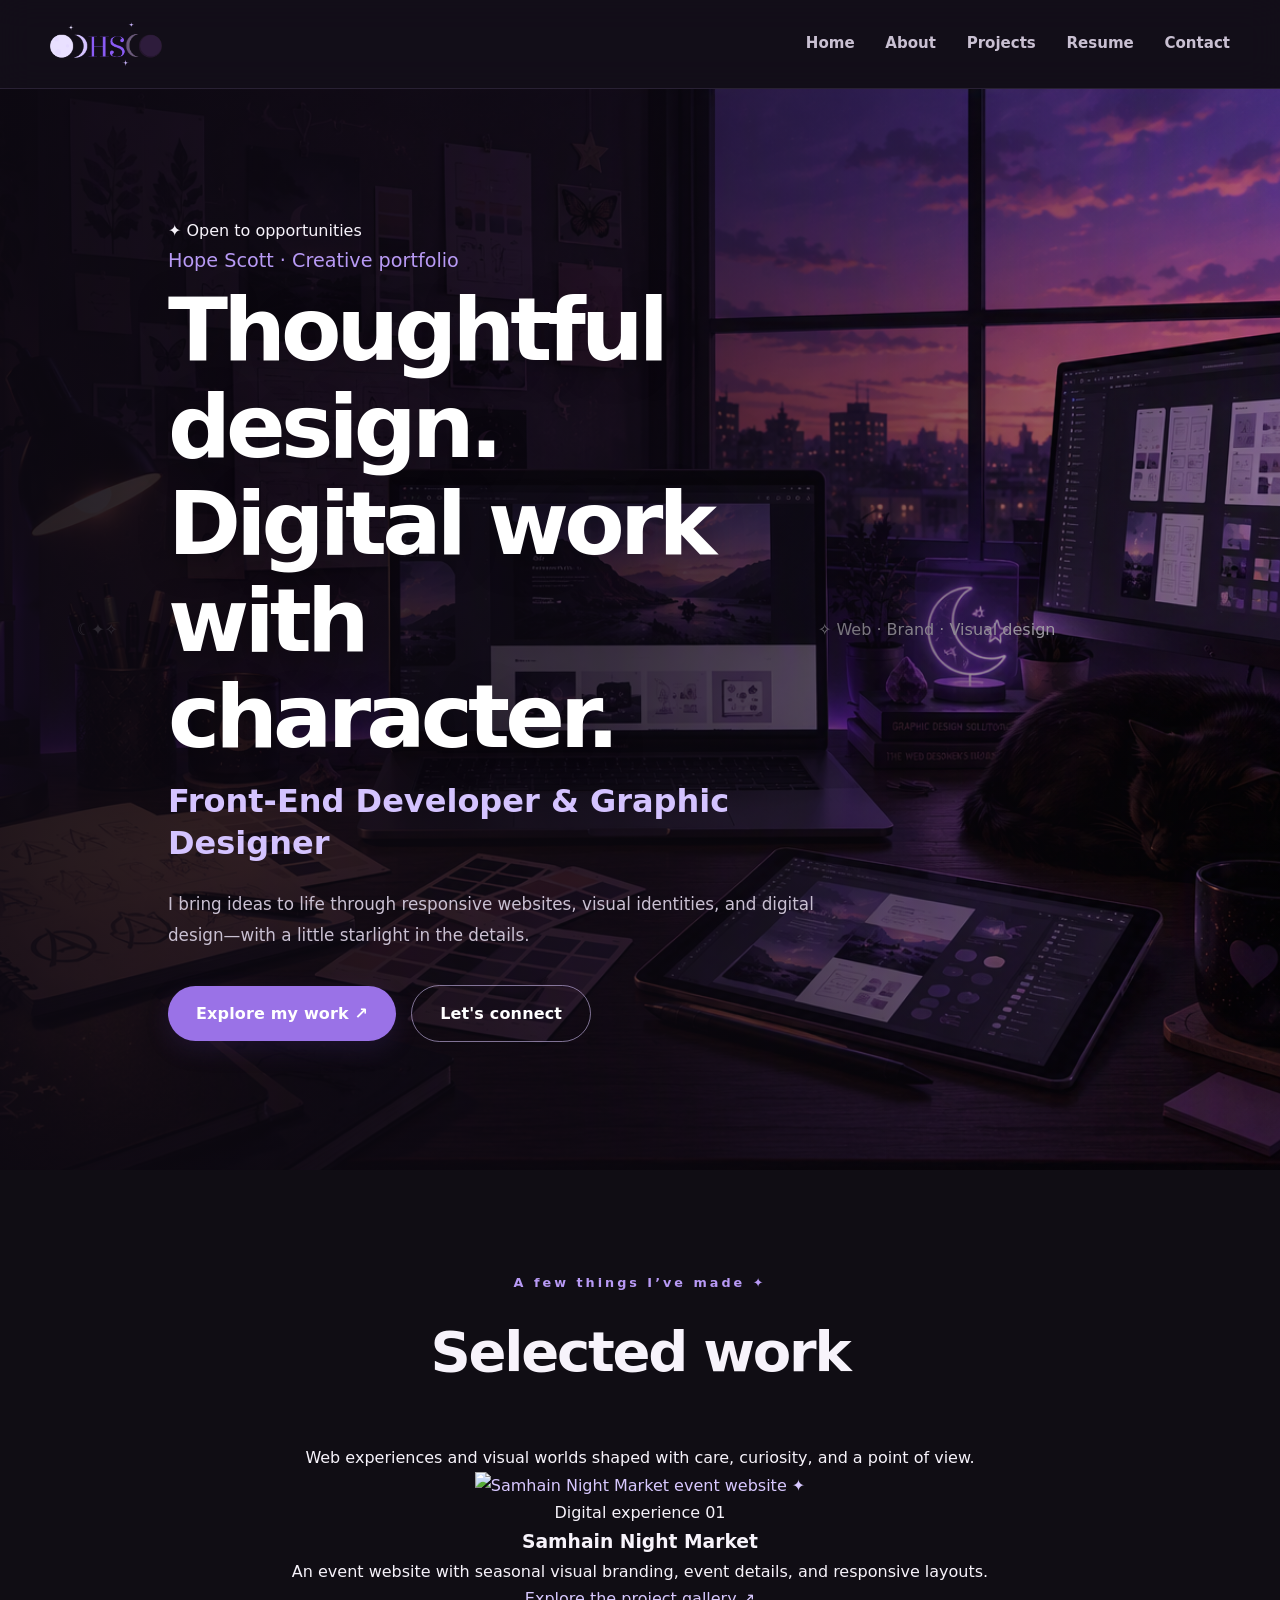
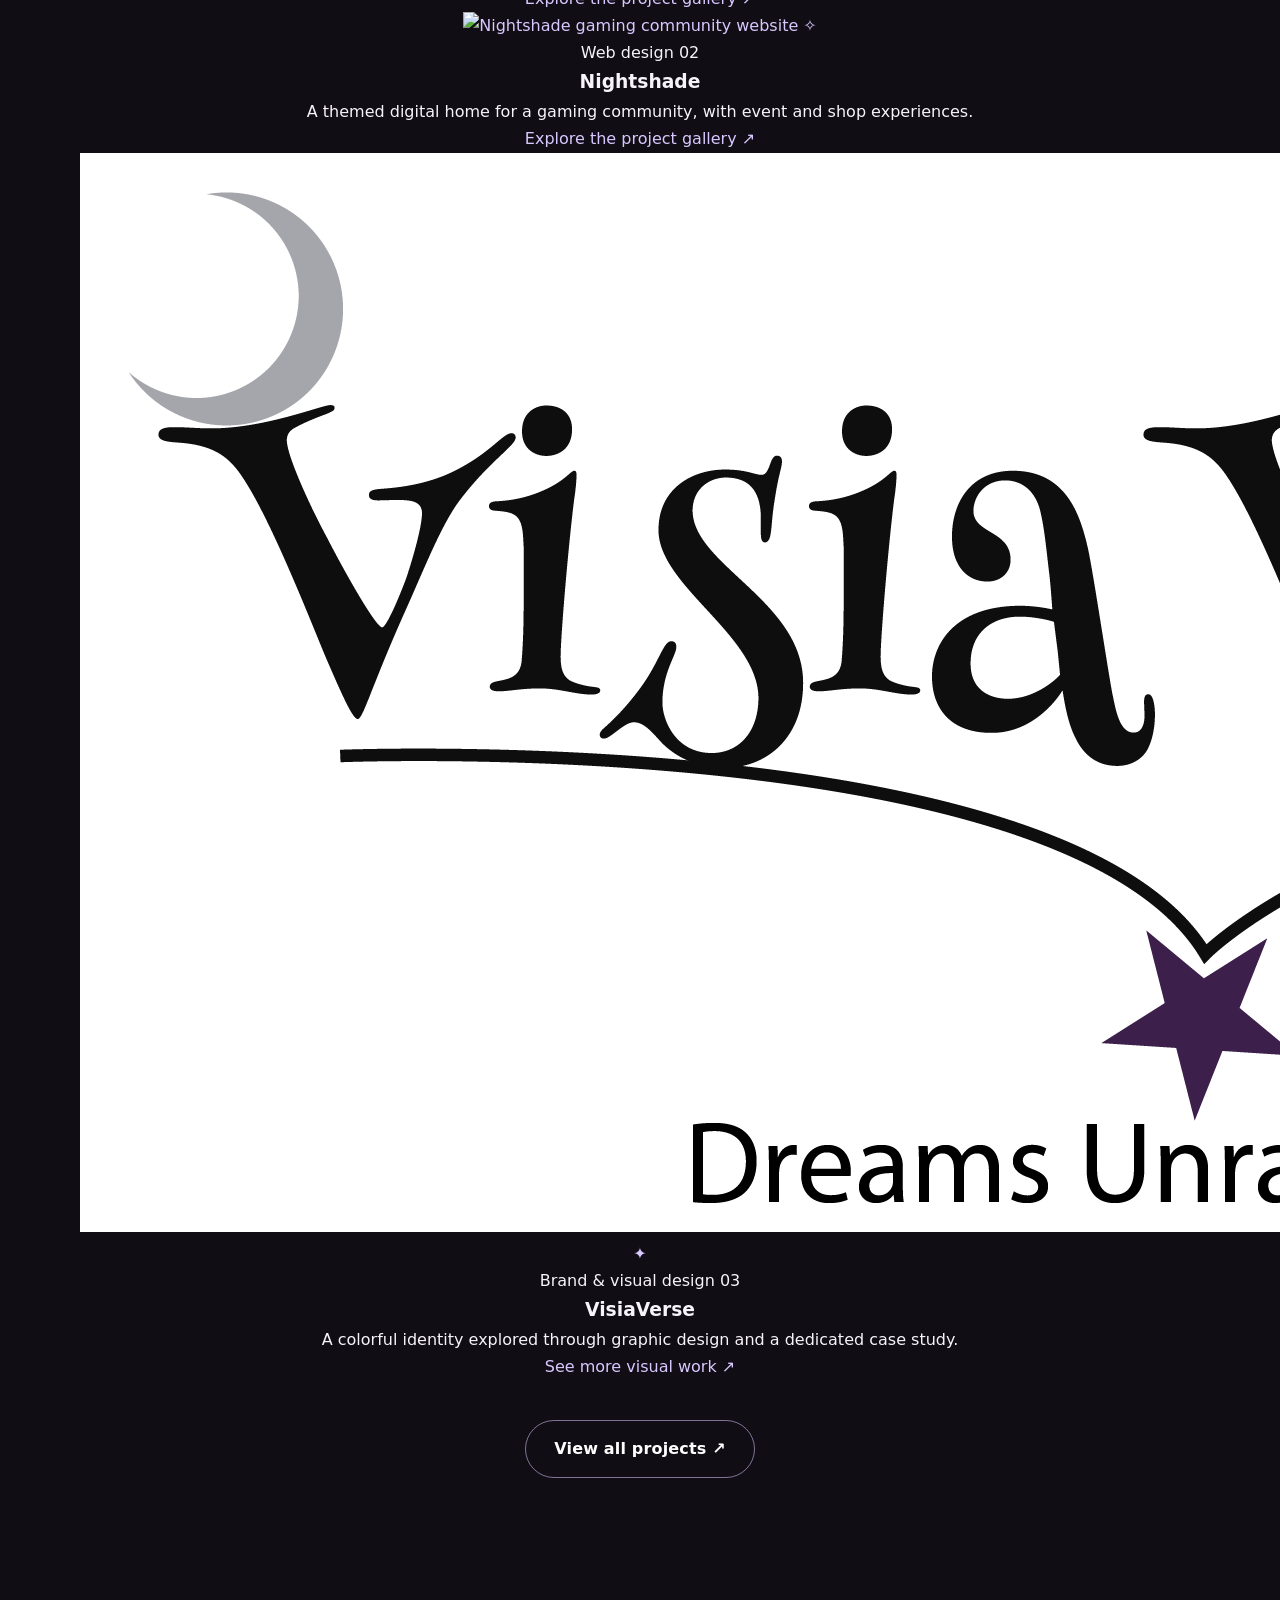
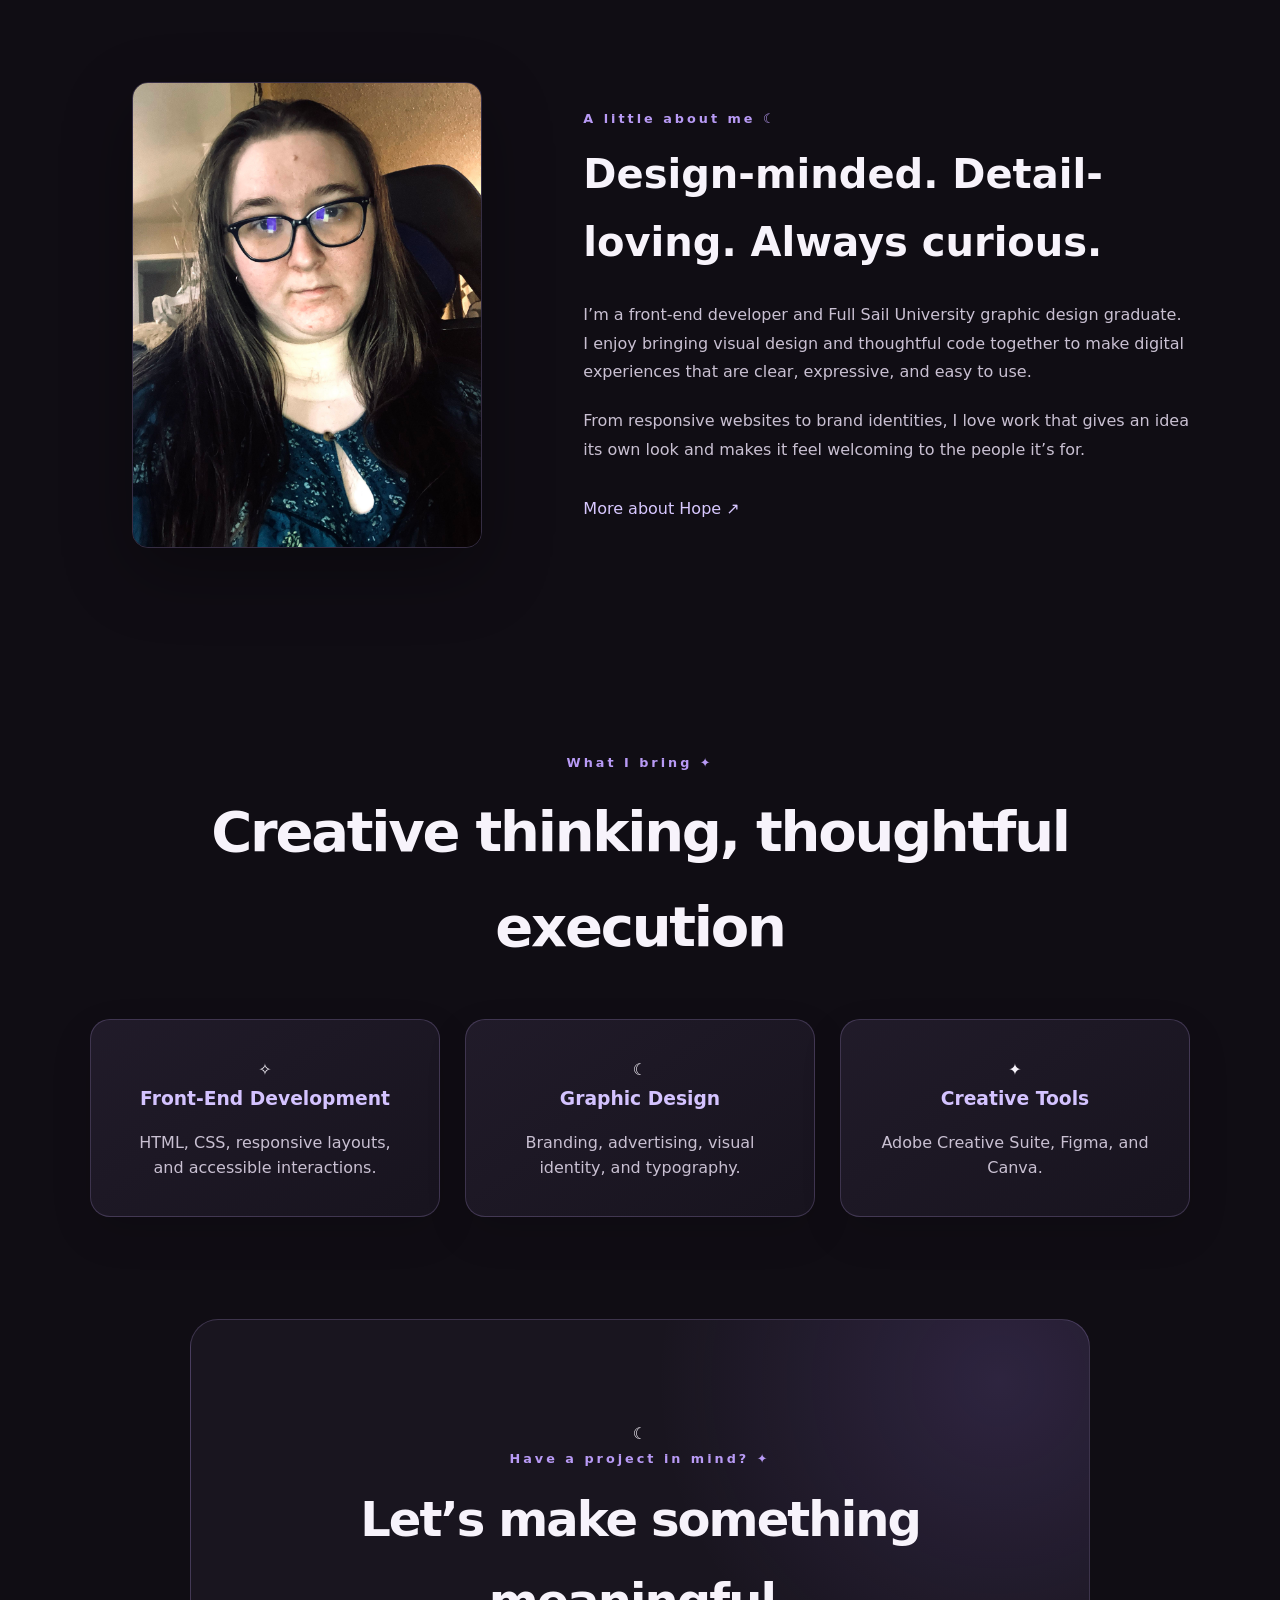
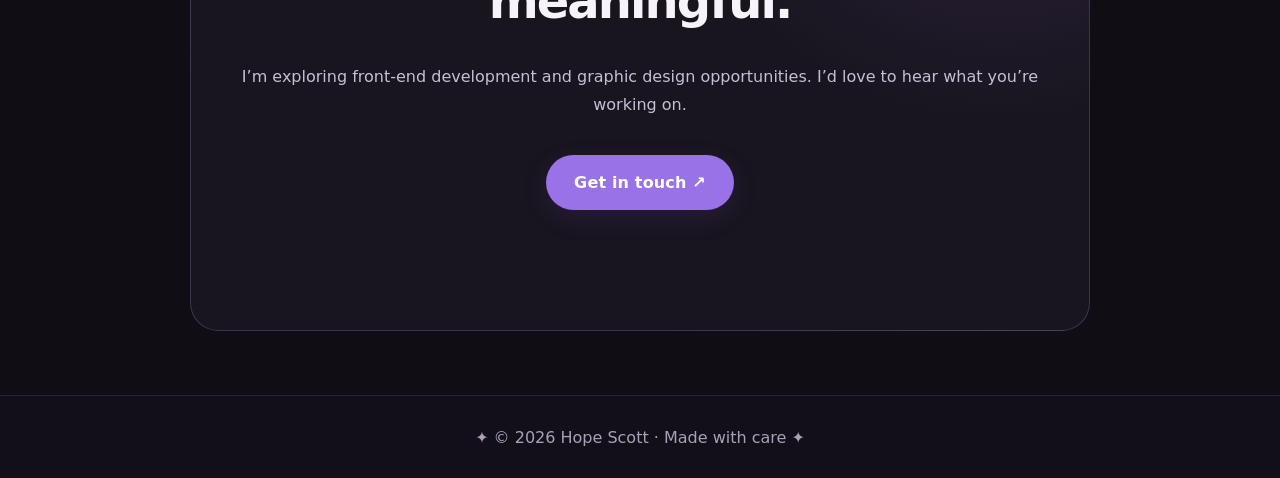
==== index.html @ 0ca4c538 "Create original celestial portfolio homepage" ====
<!DOCTYPE html>
<html lang="en">
<head>
    <meta charset="UTF-8">
    <meta name="viewport" content="width=device-width, initial-scale=1.0">
    <title>Hope Scott | Front-End Developer & Graphic Designer</title>
    <meta name="description" content="Front-end development and graphic design by Hope Scott. Explore responsive websites, branding, and visual design projects.">
    <meta name="theme-color" content="#17121d">
    <link rel="canonical" href="https://hopescottcreative.is-not-a.dev/">
    <link rel="stylesheet" href="/css/style.css">
    <link rel="icon" type="image/png" href="/images/hope-scott-favicon.png">
</head>
<body>
<header>
    <nav>
        <a href="/" class="site-logo" aria-label="Hope Scott home">
            <img src="/images/hslogo02.png" alt="Hope Scott logo">
        </a>
        <button class="menu-toggle" type="button" aria-label="Open navigation menu" aria-expanded="false" aria-controls="primary-navigation">☰</button>
        <ul class="nav-links" id="primary-navigation">
            <li><a href="/">Home</a></li>
            <li><a href="/about/">About</a></li>
            <li><a href="/projects/">Projects</a></li>
            <li><a href="/resume/">Resume</a></li>
            <li><a href="/contact/">Contact</a></li>
        </ul>
    </nav>
</header>

<main id="main-content">
    <section id="hero" class="signature-hero">
        <span class="hero-moon" aria-hidden="true">☾</span>
        <span class="hero-star hero-star-one" aria-hidden="true">✦</span>
        <span class="hero-star hero-star-two" aria-hidden="true">✧</span>
        <div class="hero-content">
            <p class="hero-status"><span aria-hidden="true">✦</span> Open to opportunities</p>
            <p class="intro">Hope Scott <span aria-hidden="true">·</span> Creative portfolio</p>
            <h1>Thoughtful design.<br>Digital work with character.</h1>
            <h2>Front-End Developer &amp; Graphic Designer</h2>
            <p class="hero-text">I bring ideas to life through responsive websites, visual identities, and digital design—with a little starlight in the details.</p>
            <div class="hero-buttons">
                <a href="/projects/" class="primary-btn">Explore my work <span aria-hidden="true">↗</span></a>
                <a href="/contact/" class="secondary-btn">Let's connect</a>
            </div>
        </div>
        <p class="hero-note"><span aria-hidden="true">✧</span> Web · Brand · Visual design</p>
    </section>

    <section id="featured-work" class="home-selected-work">
        <div class="section-heading">
            <p class="section-label">A few things I’ve made <span aria-hidden="true">✦</span></p>
            <h2>Selected work</h2>
            <p>Web experiences and visual worlds shaped with care, curiosity, and a point of view.</p>
        </div>
        <div class="editorial-work-grid">
            <article class="editorial-project editorial-project-wide">
                <a class="editorial-image" href="/projects/" aria-label="Explore Samhain Night Market in the projects gallery">
                    <img src="/images/samhain-night-market/samhainnightmarket.png" alt="Samhain Night Market event website">
                    <span class="image-star" aria-hidden="true">✦</span>
                </a>
                <div class="editorial-project-copy">
                    <p class="project-overline">Digital experience <span>01</span></p>
                    <h3>Samhain Night Market</h3>
                    <p>An event website with seasonal visual branding, event details, and responsive layouts.</p>
                    <a class="text-link" href="/projects/">Explore the project gallery <span aria-hidden="true">↗</span></a>
                </div>
            </article>
            <article class="editorial-project">
                <a class="editorial-image" href="/projects/" aria-label="Explore Nightshade in the projects gallery">
                    <img src="/images/nightshade/nightshadehome.png" alt="Nightshade gaming community website">
                    <span class="image-star" aria-hidden="true">✧</span>
                </a>
                <div class="editorial-project-copy">
                    <p class="project-overline">Web design <span>02</span></p>
                    <h3>Nightshade</h3>
                    <p>A themed digital home for a gaming community, with event and shop experiences.</p>
                    <a class="text-link" href="/projects/">Explore the project gallery <span aria-hidden="true">↗</span></a>
                </div>
            </article>
            <article class="editorial-project">
                <a class="editorial-image" href="/projects/" aria-label="Explore visual design work in the projects gallery">
                    <img src="/images/additional-artwork/visiaversecolortag.png" alt="VisiaVerse visual identity color tag design">
                    <span class="image-star" aria-hidden="true">✦</span>
                </a>
                <div class="editorial-project-copy">
                    <p class="project-overline">Brand &amp; visual design <span>03</span></p>
                    <h3>VisiaVerse</h3>
                    <p>A colorful identity explored through graphic design and a dedicated case study.</p>
                    <a class="text-link" href="/projects/">See more visual work <span aria-hidden="true">↗</span></a>
                </div>
            </article>
        </div>
        <div class="featured-work-button">
            <a href="/projects/" class="secondary-btn">View all projects <span aria-hidden="true">↗</span></a>
        </div>
    </section>

    <section id="home-intro" class="home-about">
        <div class="home-intro-container">
            <div class="home-photo">
                <img src="/images/hope.jpg" alt="Portrait of Hope Scott" loading="lazy">
            </div>
            <div class="home-intro-text">
                <p class="section-label">A little about me <span aria-hidden="true">☾</span></p>
                <h2>Design-minded. Detail-loving. Always curious.</h2>
                <p>I’m a front-end developer and Full Sail University graphic design graduate. I enjoy bringing visual design and thoughtful code together to make digital experiences that are clear, expressive, and easy to use.</p>
                <p>From responsive websites to brand identities, I love work that gives an idea its own look and makes it feel welcoming to the people it’s for.</p>
                <div class="home-intro-button">
                    <a href="/about/" class="text-link">More about Hope <span aria-hidden="true">↗</span></a>
                </div>
            </div>
        </div>
    </section>

    <section id="skills-overview" class="home-capabilities">
        <div class="section-heading">
            <p class="section-label">What I bring <span aria-hidden="true">✦</span></p>
            <h2>Creative thinking, thoughtful execution</h2>
        </div>
        <div class="skills-grid">
            <article class="skill-card">
                <span class="capability-icon" aria-hidden="true">✧</span>
                <h3>Front-End Development</h3>
                <p>HTML, CSS, responsive layouts, and accessible interactions.</p>
            </article>
            <article class="skill-card">
                <span class="capability-icon" aria-hidden="true">☾</span>
                <h3>Graphic Design</h3>
                <p>Branding, advertising, visual identity, and typography.</p>
            </article>
            <article class="skill-card">
                <span class="capability-icon" aria-hidden="true">✦</span>
                <h3>Creative Tools</h3>
                <p>Adobe Creative Suite, Figma, and Canva.</p>
            </article>
        </div>
    </section>

    <section id="call-to-action" class="celestial-cta">
        <span class="cta-orbit" aria-hidden="true">☾</span>
        <p class="section-label">Have a project in mind? <span aria-hidden="true">✦</span></p>
        <h2>Let’s make something meaningful.</h2>
        <p>I’m exploring front-end development and graphic design opportunities. I’d love to hear what you’re working on.</p>
        <a href="/contact/" class="primary-btn">Get in touch <span aria-hidden="true">↗</span></a>
    </section>
</main>

<footer><p><span aria-hidden="true">✦</span> &copy; 2026 Hope Scott · Made with care <span aria-hidden="true">✦</span></p></footer>
<script src="/js/script.js"></script>
</body>
</html>
---- css/style.css ----
/* ========================================
   GLOBAL
======================================== */

* {
    margin: 0;
    padding: 0;
    box-sizing: border-box;
}

body {
    background: #0f0b14;
    color: #f8f5ff;
    font-family: Arial, sans-serif;
    line-height: 1.6;
}

a {
    color: #d8c8ff;
    text-decoration: none;
}

a:hover {
    color: #8b5cf6;
}

section {
    padding: 6rem 4rem;
}


/* ========================================
   HEADER & NAVIGATION
======================================== */

header {
    padding: 1rem 2rem;
    background: #161020;
}

nav {
    display: flex;
    justify-content: space-between;
    align-items: center;
}

nav ul,
.nav-links {
    display: flex;
    gap: 2rem;
    list-style: none;
}

nav a {
    color: #cfcfcf;
    text-decoration: none;
}

nav a:hover {
    color: white;
}


/* ========================================
   SITE LOGO
======================================== */

.site-logo {
    display: flex;
    align-items: center;
    flex-shrink: 0;
}

.site-logo img {
    display: block;
    width: 100px !important;
    height: auto !important;
    max-width: 100px !important;
}


/* ========================================
   BUTTONS
======================================== */

.primary-btn,
.secondary-btn {
    display: inline-block;
    text-decoration: none;
    padding: 14px 28px;
    border-radius: 10px;
    transition: 0.3s;
}

.primary-btn {
    background: #8b5cf6;
    color: white;
}

.secondary-btn {
    border: 1px solid #8b5cf6;
    color: white;
}

.primary-btn:hover,
.secondary-btn:hover {
    color: white;
    transform: translateY(-2px);
}


/* ========================================
   HOME PAGE — HERO
======================================== */

#hero {
    min-height: 100vh;

    display: flex;
    align-items: center;
    justify-content: flex-start;

    text-align: left;

    padding: 100px 30px;

    background-image: url("../images/hopescottcreative_herodesktop.png");
    background-size: cover;
    background-position: center;
    background-repeat: no-repeat;

    position: relative;
}
#hero::before {
    content: "";
    position: absolute;
    inset: 0;
    background: rgba(8,5,15,0.70);
}

.hero-content {
    position: relative;
    z-index: 2;
}
.hero-content {
   max-width: 650px;
margin-left: 8%;
}

.hero-content .intro {
    color: #c5bfd6;
    font-size: 1.2rem;
    margin-bottom: 5px;
}

.hero-content h1 {
    color: #ffffff;
    font-size: clamp(3rem, 8vw, 5.5rem);
    line-height: 1.1;
    margin: 0 0 15px;
   text-shadow: 0 0 25px rgba(139, 92, 246, 0.5);
}

.hero-content h2 {
    color: #8b5cf6;
    font-size: clamp(1.4rem, 3vw, 2rem);
    line-height: 1.3;
    margin: 0 0 25px;
   text-shadow: 0 0 15px rgba(139, 92, 246, 0.4);
}

.hero-text {
   max-width: 650px;
margin: 0 0 35px;
    color: #c5bfd6;
    font-size: 1.05rem;
    line-height: 1.8;
}

.hero-buttons {
    display: flex;
    justify-content: flex-start;
    align-items: center;
    gap: 15px;
    flex-wrap: wrap;
}


/* ========================================
   HOME PAGE — INTRO
======================================== */

#home-intro {
    max-width: 1200px;
    margin: auto;
    padding: 90px 30px;
}

.home-intro-container {
    max-width: 1100px;
    margin: 0 auto;
    display: flex;
    align-items: center;
    gap: 60px;
}

.home-photo {
    flex: 1;
    text-align: center;
}

.home-photo img {
    width: 100%;
    max-width: 350px;
    height: auto;
    border-radius: 16px;
    display: block;
    margin: 0 auto;
}

.home-intro-text {
    flex: 1.4;
}

.home-intro-text h2 {
    font-size: 2.5rem;
    margin-bottom: 25px;
}

.home-intro-text p:not(.section-label) {
    color: #c5bfd6;
    line-height: 1.8;
    margin-bottom: 20px;
}

.home-intro-button {
    margin-top: 30px;
}

.home-intro-text .primary-btn {
    display: inline-block;
}


/* ========================================
   SECTION LABELS
======================================== */

.section-label {
    color: #8b5cf6;
    font-size: 0.8rem;
    font-weight: bold;
    letter-spacing: 3px;
    margin-bottom: 10px;
}


/* ========================================
   HOME PAGE — SKILLS
======================================== */

#skills-overview {
    text-align: center;
    padding: 90px 30px;
}

#skills-overview h2 {
    font-size: 2.5rem;
    margin-bottom: 45px;
}

.skills-grid {
    max-width: 1100px;
    margin: 0 auto;
    display: grid;
    grid-template-columns: repeat(3, 1fr);
    gap: 25px;
}

.skill-card {
    background: #181320;
    border: 1px solid rgba(139, 92, 246, 0.25);
    padding: 35px 25px;
    border-radius: 16px;
    transition: transform 0.3s ease, border-color 0.3s ease;
}

.skill-card:hover {
    transform: translateY(-5px);
    border-color: #8b5cf6;
}

.skill-card h3 {
    color: #8b5cf6;
    margin-bottom: 15px;
}

.skill-card p {
    color: #c5bfd6;
    line-height: 1.6;
}

.skill-card ul {
    list-style: none;
}

.skill-card li {
    margin-bottom: 10px;
}


/* ========================================
   HOME PAGE — FEATURED WORK
======================================== */

#featured-work {
    padding: 90px 30px;
    text-align: center;
}

#featured-work h2 {
    font-size: 2.5rem;
    margin-bottom: 45px;
}

.projects-grid {
    max-width: 1100px;
    margin: 0 auto;
    display: grid;
    grid-template-columns: repeat(2, 1fr);
    gap: 30px;
}

.project-card {
    background: #181320;
    border: 1px solid rgba(139, 92, 246, 0.25);
    border-radius: 16px;
    overflow: hidden;
    text-align: left;
    transition: transform 0.3s ease, border-color 0.3s ease;
}

.project-card:hover {
    transform: translateY(-5px);
    border-color: #8b5cf6;
}

.project-card img {
    width: 100%;
    height: 280px;
    object-fit: cover;
    display: block;
}

.project-card-content {
    padding: 25px;
}

.project-card h3 {
    margin-bottom: 10px;
}

.project-card p {
    color: #c5bfd6;
    line-height: 1.6;
}

.featured-work-button {
    margin-top: 40px;
    text-align: center;
}


/* ========================================
   HOME PAGE — FINAL CTA
======================================== */

#call-to-action {
    padding: 100px 30px 120px;
    text-align: center;
}

.cta-content {
    max-width: 750px;
    margin: 0 auto;
}

#call-to-action h2 {
    font-size: 2.5rem;
    margin-bottom: 20px;
}

#call-to-action p:not(.section-label) {
    color: #c5bfd6;
    line-height: 1.8;
    margin-bottom: 35px;
}

#call-to-action .primary-btn {
    display: inline-block;
}


/* ========================================
   ABOUT / DESIGNER STATEMENT
======================================== */

.about-hero {
    text-align: center;
    padding: 60px 20px 20px;
}

.about-container {
    max-width: 1100px;
    margin: auto;
    padding: 40px 20px;
    display: flex;
    gap: 40px;
    align-items: flex-start;
}

.about-photo {
    flex: 1;
}

.about-photo img {
    width: 100%;
    max-width: 350px;
    border-radius: 12px;
    display: block;
}

.about-content {
    flex: 2;
}

.about-content h3 {
    margin-bottom: 20px;
}

.about-content p {
    margin-bottom: 20px;
    line-height: 1.7;
}


/* Designer Statement */

.designer-statement,
.elevator-pitch,
.designer-cta {
    max-width: 900px;
    margin: auto;
    padding: 4rem 2rem;
}

.designer-statement h2,
.elevator-pitch h2,
.designer-cta h2 {
    color: #8b5cf6;
    margin-bottom: 20px;
    text-align: center;
}

.designer-statement p,
.elevator-pitch p {
    color: #c5bfd6;
    line-height: 1.8;
    margin-bottom: 20px;
}

.elevator-pitch {
    background: #181320;
    border-radius: 15px;
    margin-top: 20px;
    margin-bottom: 20px;
}

.designer-cta {
    max-width: 900px;
    margin: 40px auto 0;
    padding: 60px 32px 80px;
    text-align: center;
}

.designer-cta h2 {
    margin: 0 0 20px;
}

.designer-cta p {
    color: #c5bfd6;
    margin: 0 0 35px;
}

.designer-cta .primary-btn {
    display: inline-block;
    position: static;
    margin: 0;
}


/* ========================================
   PROJECTS PAGE
======================================== */

.projects-hero {
    text-align: center;
    padding: 60px 20px;
}

.projects-hero p {
    max-width: 700px;
    margin: 20px auto;
}

.featured-projects {
    max-width: 1100px;
    margin: auto;
    padding: 40px 20px;
}

.featured-projects .project-card {
    display: flex;
    gap: 25px;
    margin-bottom: 40px;
    background: #1a1a22;
    padding: 20px;
    border-radius: 12px;
}

.featured-projects .project-card img {
    width: 350px;
    border-radius: 10px;
    object-fit: cover;
}

.project-info {
    flex: 1;
}

.project-gallery {
    max-width: 1100px;
    margin: auto;
    padding: 40px 20px;
}

.gallery-grid {
    display: grid;
    grid-template-columns: repeat(auto-fit, minmax(250px, 1fr));
    gap: 20px;
}

.gallery-grid img {
    width: 100%;
    border-radius: 10px;
}


/* ========================================
   CASE STUDIES
======================================== */

.case-studies {
    max-width: 1200px;
    margin: auto;
    padding: 6rem 2rem;
}

.case-studies > h2 {
    text-align: center;
    margin-bottom: 15px;
    font-size: 2.5rem;
}

.case-studies-intro {
    text-align: center;
    max-width: 700px;
    margin: 0 auto 50px;
    color: #c5bfd6;
}

.case-studies-grid {
    display: grid;
    grid-template-columns: repeat(3, 1fr);
    gap: 30px;
}

.case-study-card {
    background: #181320;
    border: 1px solid #352044;
    border-radius: 15px;
    overflow: hidden;
    transition: transform 0.3s ease, border-color 0.3s ease;
}

.case-study-card:hover {
    transform: translateY(-6px);
    border-color: #8b5cf6;
}

.case-study-preview {
    height: 230px;
    background: #24152f;
    display: flex;
    justify-content: center;
    align-items: center;
}

.case-study-moon {
    font-size: 7rem;
    color: #cdb8ff;
    line-height: 1;
}

.case-study-content {
    padding: 25px;
    display: flex;
    flex-direction: column;
}

.case-study-content h3 {
    color: #f8f5ff;
    margin-bottom: 15px;
    font-size: 1.5rem;
}

.case-study-content p {
    color: #c5bfd6;
    margin-bottom: 20px;
    line-height: 1.7;
}

.case-study-content .primary-btn {
    align-self: flex-start;
    display: inline-block;
    margin-top: 10px;
}


/* ========================================
   RESUME
======================================== */

#resume-hero {
    text-align: center;
}

.download-btn {
    display: inline-block;
    margin-top: 15px;
    padding: 10px 15px;
    background: white;
    color: black;
    text-decoration: none;
    border-radius: 6px;
}

.download-btn:hover {
    color: white;
}

.resume-btn {
    margin-top: 1.5rem;
}

.job {
    margin-bottom: 20px;
    padding: 15px;
    background: #1a1a22;
    border-radius: 10px;
}

.skills-list {
    display: flex;
    flex-wrap: wrap;
    gap: 10px;
    list-style: none;
}

.skills-list li {
    background: #222;
    padding: 8px 12px;
    border-radius: 6px;
}


/* ========================================
   CONTACT
======================================== */

.contact-hero {
    text-align: center;
    padding: 60px 20px;
}

.contact-hero p {
    max-width: 700px;
    margin: 20px auto;
}

.contact-container {
    max-width: 1100px;
    margin: auto;
    padding: 40px 20px;
    display: grid;
    grid-template-columns: 1fr 1fr;
    gap: 40px;
}

.contact-info,
.contact-form-section {
    background: #1a1a22;
    padding: 25px;
    border-radius: 12px;
}

.contact-info p {
    margin: 15px 0;
}

.contact-links {
    display: flex;
    gap: 20px;
    margin-top: 20px;
}

.contact-links a {
    color: #d8c8ff;
    text-decoration: none;
    font-weight: 600;
    transition: 0.3s;
}

.contact-links a:hover {
    color: #8b5cf6;
}

.contact-form-section form {
    display: flex;
    flex-direction: column;
    gap: 15px;
}

.contact-form-section input,
.contact-form-section textarea {
    padding: 12px;
    border-radius: 8px;
    border: none;
    font-size: 1rem;
}

.contact-form-section button {
    padding: 12px;
    border: none;
    border-radius: 8px;
    cursor: pointer;
    font-size: 1rem;
}

.contact-form-section button:hover {
    transform: translateY(-2px);
}


/* ========================================
   THANK YOU
======================================== */

.thank-you {
    text-align: center;
    padding: 100px 20px;
    max-width: 700px;
    margin: auto;
}

.thank-you h2 {
    margin-bottom: 20px;
    font-size: 3rem;
}

.thank-you p {
    margin-bottom: 20px;
}


/* ========================================
   LIGHTBOX
======================================== */

.lightbox {
    display: none;
    position: fixed;
    inset: 0;
    background: rgba(0, 0, 0, 0.9);
    justify-content: center;
    align-items: center;
    z-index: 9999;
}

.lightbox img {
    max-width: 90%;
    max-height: 90%;
    border-radius: 10px;
}

.close-lightbox {
    position: absolute;
    top: 20px;
    right: 35px;
    font-size: 3rem;
    cursor: pointer;
    color: white;
}


/* ========================================
   SOCIAL LINKS
======================================== */

.social-links {
    margin-top: 25px;
    display: flex;
    gap: 20px;
}

.social-links a {
    color: #b9b0cc;
    text-decoration: none;
}


/* ========================================
   HAMBURGER MENU
======================================== */

.menu-toggle {
    display: none;
    background: none;
    border: none;
    color: white;
    font-size: 2rem;
    cursor: pointer;
}


/* ========================================
   MOBILE
======================================== */

@media (max-width: 768px) {

    /* General */

    section {
        padding: 3rem 1.25rem;
    }


    /* Navigation */

    nav {
        flex-direction: row;
        justify-content: space-between;
        align-items: center;
        position: relative;
    }
   
    .menu-toggle {
        display: block;
    }

    .nav-links {
        display: none !important;
        flex-direction: column;
        position: absolute;
        top: 100%;
        left: 0;
        width: 100%;
        background: #161020;
        padding: 1rem 0;
        z-index: 1000;
    }

    .nav-links.active {
        display: flex !important;
    }

    .nav-links li {
        text-align: center;
        padding: 0.75rem 0;
    }

    .site-logo img {
        width: 100px !important;
    }


    /* Home Hero */

      #hero {
        background-image: url("../images/hopescottcreative_heromobile.png");
        background-position: center center;
        min-height: 100svh;
    }
    .hero-content h1 {
        font-size: clamp(3rem, 12vw, 4.5rem);
    }

    .hero-content h2 {
        font-size: 1.4rem;
    }

    .hero-text {
        font-size: 1rem;
    }

    .hero-buttons {
        flex-direction: column;
        align-items: center;
    }

    .hero-buttons a {
        width: 100%;
        max-width: 280px;
        text-align: center;
    }


    /* Home Intro */

    #home-intro {
        padding: 70px 20px;
    }

    .home-intro-container {
        flex-direction: column;
        align-items: center;
        text-align: center;
        gap: 40px;
    }

    .home-photo {
        flex: none;
    }

    .home-photo img {
        max-width: 200px;
    }

    .home-intro-text h2 {
        font-size: 2rem;
    }


    /* Skills */

    .skills-grid {
        grid-template-columns: 1fr;
        max-width: 450px;
    }


    /* Featured Work */

    .projects-grid {
        grid-template-columns: 1fr;
        max-width: 550px;
    }

    .project-card img {
        height: 240px;
    }


    /* Projects */

    .featured-projects .project-card {
        flex-direction: column;
        align-items: center;
    }

    .featured-projects .project-card img {
        width: 100%;
        max-width: 100%;
    }

    .project-info {
        width: 100%;
        text-align: left;
    }


    /* Case Studies */

    .case-studies {
        padding: 4rem 1.25rem;
    }

    .case-studies-grid {
        grid-template-columns: 1fr;
    }

    .case-study-preview {
        height: 200px;
    }


    /* About */

    .about-container {
        flex-direction: column;
        align-items: center;
        text-align: center;
    }

    .about-photo img {
        max-width: 250px;
        margin: 0 auto;
    }


    /* Designer Statement */

    .designer-statement,
    .elevator-pitch,
    .designer-cta {
        padding: 3rem 1.25rem;
    }

    .elevator-pitch {
        margin-left: 1.25rem;
        margin-right: 1.25rem;
    }

    .designer-cta {
        margin-top: 40px;
        padding-bottom: 70px;
    }


    /* Contact */

    .contact-container {
        grid-template-columns: 1fr;
    }

    .contact-form-section input,
    .contact-form-section textarea,
    .contact-form-section button {
        width: 100%;
    }


    /* Gallery */

    .gallery-grid {
        grid-template-columns: 1fr;
    }


    /* Resume */

    .skills-list {
        justify-content: center;
    }


    /* Thank You */

    .thank-you h2 {
        font-size: 2.25rem;
    }


    /* CTA */

    #call-to-action {
        padding: 80px 20px 100px;
    }

    #call-to-action h2 {
        font-size: 2rem;
    }
}


/* ========================================
   PORTFOLIO REFRESH — POLISH & MOTION
======================================== */

:root {
    color-scheme: dark;
    --page: #100d14;
    --surface: #19151f;
    --surface-raised: #211b29;
    --text: #f7f3fb;
    --muted: #c9c0d2;
    --accent: #b89af5;
    --accent-strong: #9a72e7;
    --line: rgba(202, 177, 255, 0.2);
    --content-width: 1180px;
}

html {
    scroll-behavior: smooth;
    scroll-padding-top: 6rem;
}

body {
    background: var(--page);
    color: var(--text);
    font-family: Inter, ui-sans-serif, system-ui, -apple-system, BlinkMacSystemFont, "Segoe UI", sans-serif;
    line-height: 1.7;
    text-rendering: optimizeLegibility;
}

::selection {
    color: #130d1c;
    background: #d5c2ff;
}

a {
    text-underline-offset: 0.22em;
    transition: color 180ms ease, background-color 180ms ease, border-color 180ms ease, transform 180ms ease;
}

a:focus-visible,
button:focus-visible,
input:focus-visible,
textarea:focus-visible {
    outline: 3px solid #d5c2ff;
    outline-offset: 4px;
}

header {
    position: sticky;
    top: 0;
    z-index: 1000;
    padding: 0.7rem clamp(1.1rem, 4vw, 3rem);
    background: rgba(19, 15, 25, 0.92);
    border-bottom: 1px solid rgba(202, 177, 255, 0.12);
    backdrop-filter: blur(16px);
}

nav {
    max-width: var(--content-width);
    min-height: 66px;
    margin: 0 auto;
}

.site-logo img {
    width: 112px !important;
    max-width: 112px !important;
}

.nav-links {
    align-items: center;
    gap: clamp(1rem, 2.4vw, 2rem);
}

.nav-links a {
    display: inline-block;
    padding: 0.45rem 0;
    color: var(--muted);
    font-size: 0.94rem;
    font-weight: 550;
}

.nav-links a:hover,
.nav-links a[aria-current="page"] {
    color: #fff;
}

section {
    scroll-margin-top: 6rem;
}

#hero {
    min-height: min(820px, calc(100svh - 72px));
    padding: clamp(5rem, 10vw, 8rem) clamp(1.25rem, 6vw, 5rem);
    background-position: center 44%;
}

#hero::before {
    background: linear-gradient(90deg, rgba(13, 9, 18, 0.9) 0%, rgba(13, 9, 18, 0.72) 48%, rgba(13, 9, 18, 0.2) 100%);
}

.hero-content {
    width: min(100%, 680px);
    margin-left: max(0px, calc((100vw - var(--content-width)) / 2));
}

.hero-content .intro,
.section-label {
    color: var(--accent);
}

.hero-content h1 {
    letter-spacing: -0.055em;
    text-shadow: 0 8px 36px rgba(0, 0, 0, 0.28);
}

.hero-content h2 {
    color: #d4c3ff;
    text-shadow: none;
    font-weight: 600;
}

.hero-text,
.home-intro-text p:not(.section-label),
.skill-card p,
.project-card p,
.case-study-content p,
.designer-statement p,
.elevator-pitch p,
.contact-hero p,
.projects-hero p {
    color: var(--muted);
}

.primary-btn,
.secondary-btn,
.download-btn {
    border-radius: 999px;
    font-weight: 650;
    letter-spacing: 0.01em;
}

.primary-btn {
    background: var(--accent-strong);
    box-shadow: 0 8px 24px rgba(90, 56, 148, 0.2);
}

.primary-btn:hover {
    background: #ac89f1;
    box-shadow: 0 12px 30px rgba(90, 56, 148, 0.32);
}

.secondary-btn {
    border-color: rgba(218, 200, 255, 0.55);
}

.secondary-btn:hover {
    background: rgba(218, 200, 255, 0.1);
}

#home-intro,
#skills-overview,
#featured-work,
#call-to-action,
.about-container,
.featured-projects,
.case-studies,
.project-gallery,
.contact-container {
    width: min(100%, var(--content-width));
    margin-left: auto;
    margin-right: auto;
}

#home-intro,
#skills-overview,
#featured-work {
    padding-top: clamp(4.5rem, 8vw, 7rem);
    padding-bottom: clamp(4.5rem, 8vw, 7rem);
}

.home-photo img,
.about-photo img {
    border: 1px solid var(--line);
    box-shadow: 0 24px 70px rgba(0, 0, 0, 0.3);
}

#skills-overview h2,
#featured-work h2,
.projects-hero h2,
.about-hero h2,
#resume-hero h2,
.contact-hero h2 {
    letter-spacing: -0.04em;
    font-size: clamp(2.2rem, 5vw, 3.5rem);
}

.skill-card,
.project-card,
.case-study-card,
.job,
.contact-info,
.contact-form-section,
.elevator-pitch {
    background: linear-gradient(145deg, rgba(34, 28, 43, 0.96), rgba(24, 20, 31, 0.98));
    border: 1px solid var(--line);
    box-shadow: 0 16px 42px rgba(0, 0, 0, 0.12);
}

.skill-card,
.project-card,
.case-study-card {
    border-radius: 20px;
}

.skill-card {
    padding: clamp(1.6rem, 3vw, 2.2rem);
}

.skill-card h3,
.case-study-content h3 {
    color: #d4c3ff;
}

.project-card img {
    transition: transform 550ms cubic-bezier(0.2, 0.7, 0.2, 1);
}

.project-card:hover img {
    transform: scale(1.025);
}

.project-card h3,
.project-card p {
    margin-left: 1.5rem;
    margin-right: 1.5rem;
}

.project-card h3 {
    margin-top: 1.3rem;
}

.project-card p {
    margin-bottom: 1.5rem;
}

.case-study-preview {
    background:
        radial-gradient(circle at 50% 40%, rgba(184, 154, 245, 0.28), transparent 42%),
        linear-gradient(145deg, #2c2138, #19151f);
}

.case-study-moon {
    color: #e0d1ff;
    text-shadow: 0 0 36px rgba(184, 154, 245, 0.55);
}

.gallery-grid img {
    aspect-ratio: 4 / 3;
    object-fit: cover;
    border: 1px solid var(--line);
    cursor: zoom-in;
    transition: transform 250ms ease, border-color 250ms ease, box-shadow 250ms ease;
}

.gallery-grid img:hover {
    transform: translateY(-4px);
    border-color: rgba(213, 194, 255, 0.6);
    box-shadow: 0 16px 36px rgba(0, 0, 0, 0.28);
}

#call-to-action {
    max-width: 900px;
    margin-bottom: 4rem;
    border: 1px solid var(--line);
    border-radius: 28px;
    background:
        radial-gradient(circle at 90% 10%, rgba(154, 114, 231, 0.16), transparent 35%),
        var(--surface);
}

#call-to-action h2 {
    letter-spacing: -0.04em;
    font-size: clamp(2rem, 4.5vw, 3rem);
}

.about-hero,
.projects-hero,
.contact-hero {
    padding-top: clamp(4rem, 8vw, 6rem);
}

.about-content p,
.resume-content p {
    color: var(--muted);
}

.download-btn {
    background: #f3ebff;
    color: #22172f;
    padding: 0.85rem 1.35rem;
}

.download-btn:hover {
    background: #d8c4ff;
    color: #22172f;
}

.contact-info,
.contact-form-section {
    border-radius: 20px;
}

.contact-form-section input,
.contact-form-section textarea {
    color: var(--text);
    background: #100d14;
    border: 1px solid var(--line);
}

.contact-form-section input::placeholder,
.contact-form-section textarea::placeholder {
    color: #9e94aa;
}

.contact-form-section button {
    color: #fff;
    background: var(--accent-strong);
    border-radius: 999px;
    font-weight: 650;
    transition: transform 180ms ease, background-color 180ms ease;
}

.contact-form-section button:hover {
    background: #ac89f1;
}

footer {
    padding: 1.7rem 1rem;
    color: #aaa0b7;
    border-top: 1px solid rgba(202, 177, 255, 0.12);
    background: #130f19;
    text-align: center;
}

.lightbox {
    padding: 2rem;
    background: rgba(10, 8, 13, 0.94);
    backdrop-filter: blur(12px);
}

.lightbox[hidden] {
    display: none;
}

.lightbox img {
    object-fit: contain;
    box-shadow: 0 24px 80px rgba(0, 0, 0, 0.5);
}

.close-lightbox {
    display: grid;
    place-items: center;
    width: 48px;
    height: 48px;
    border: 1px solid var(--line);
    border-radius: 50%;
    background: var(--surface-raised);
}

.reveal {
    opacity: 0;
    transform: translateY(18px);
    transition: opacity 650ms ease, transform 650ms cubic-bezier(0.2, 0.7, 0.2, 1);
}

.reveal.is-visible {
    opacity: 1;
    transform: translateY(0);
}

@media (max-width: 768px) {
    header {
        padding: 0.55rem 1rem;
    }

    .nav-links {
        top: calc(100% + 0.6rem);
        padding: 0.6rem 1rem 1rem;
        border: 1px solid var(--line);
        border-radius: 16px;
        box-shadow: 0 18px 36px rgba(0, 0, 0, 0.3);
    }

    .nav-links a {
        padding: 0.4rem 1rem;
    }

    #hero {
        min-height: calc(100svh - 66px);
        background-position: 60% center;
    }

    #hero::before {
        background: linear-gradient(90deg, rgba(13, 9, 18, 0.88), rgba(13, 9, 18, 0.56));
    }

    .hero-content {
        margin-left: 0;
    }

    #home-intro,
    #skills-overview,
    #featured-work {
        padding-left: 1.25rem;
        padding-right: 1.25rem;
    }

    #call-to-action {
        width: calc(100% - 2rem);
        padding: 4rem 1.4rem;
        margin-bottom: 2.5rem;
    }

    .lightbox {
        padding: 1rem;
    }
}

@media (prefers-reduced-motion: reduce) {
    html {
        scroll-behavior: auto;
    }

    *,
    *::before,
    *::after {
        scroll-behavior: auto !important;
        animation-duration: 0.01ms !important;
        animation-iteration-count: 1 !important;
        transition-duration: 0.01ms !important;
    }

    .reveal {
        opacity: 1;
        transform: none;
    }
}
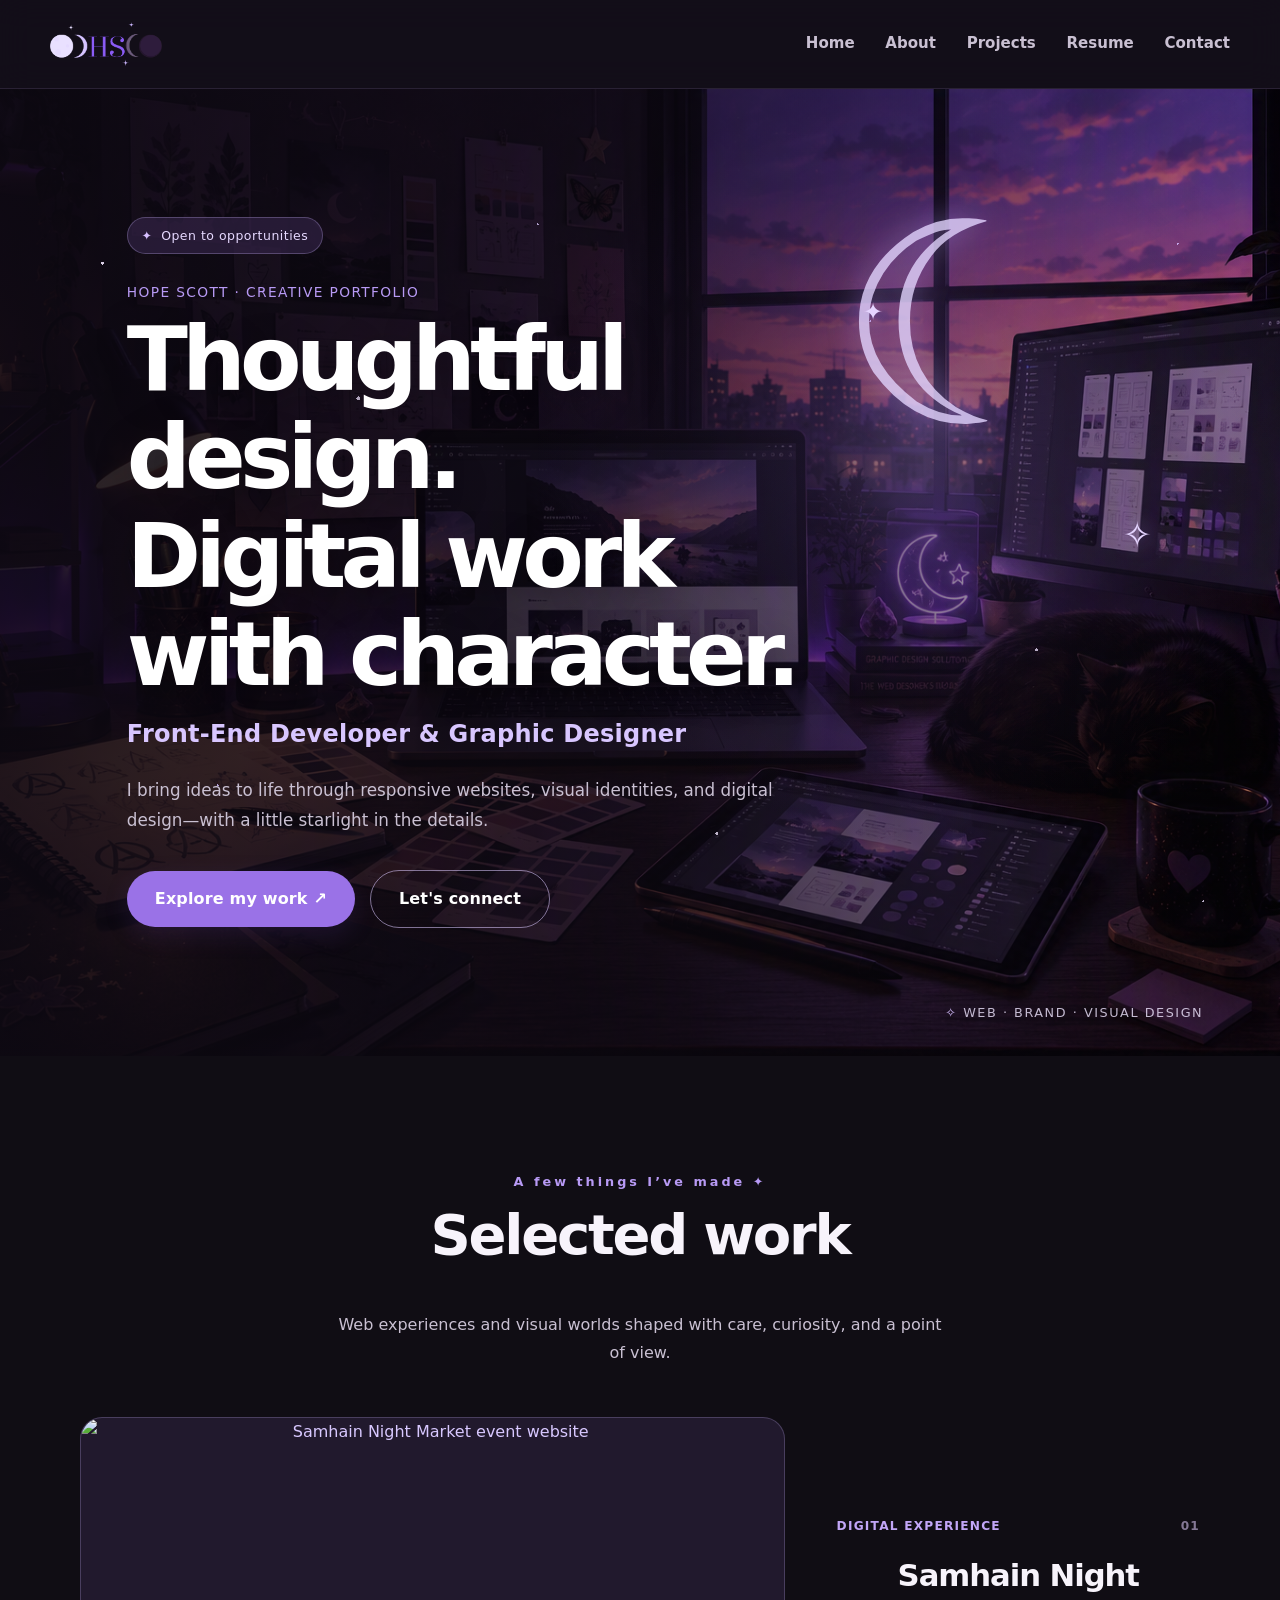
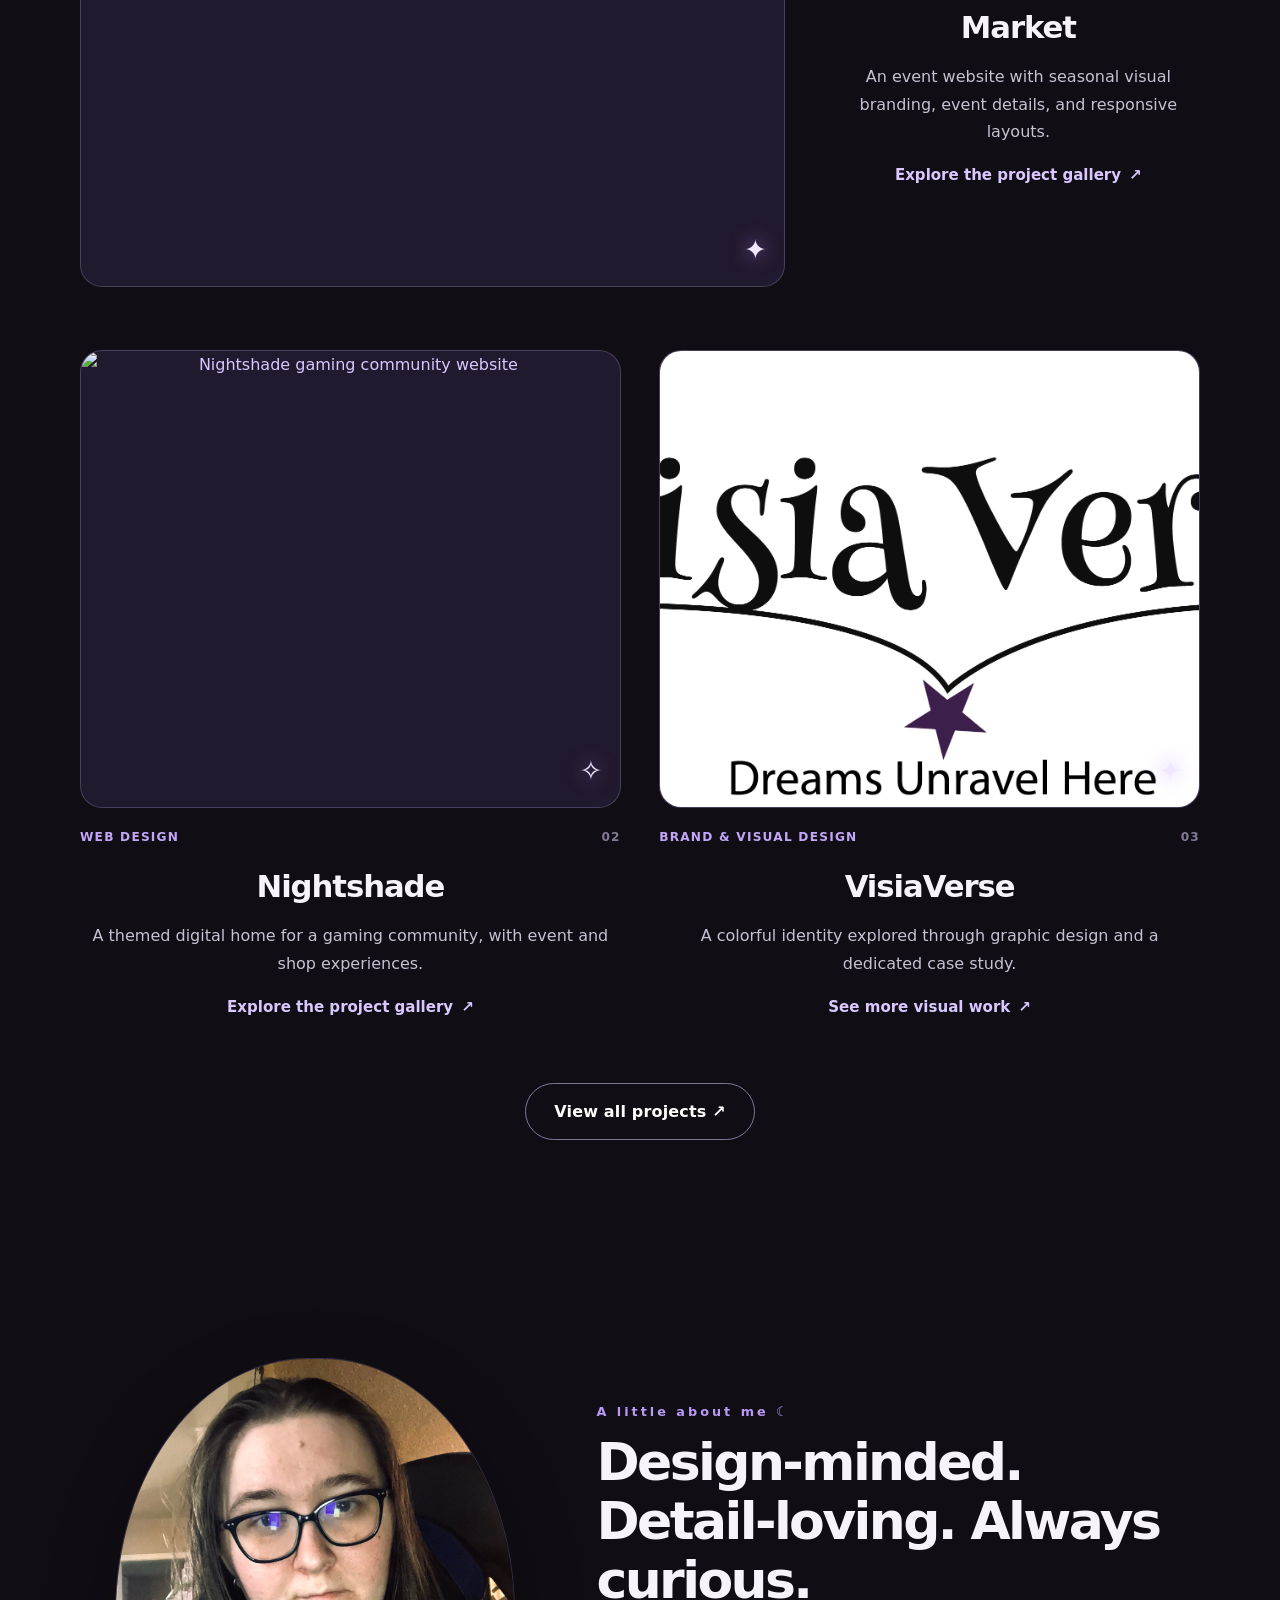
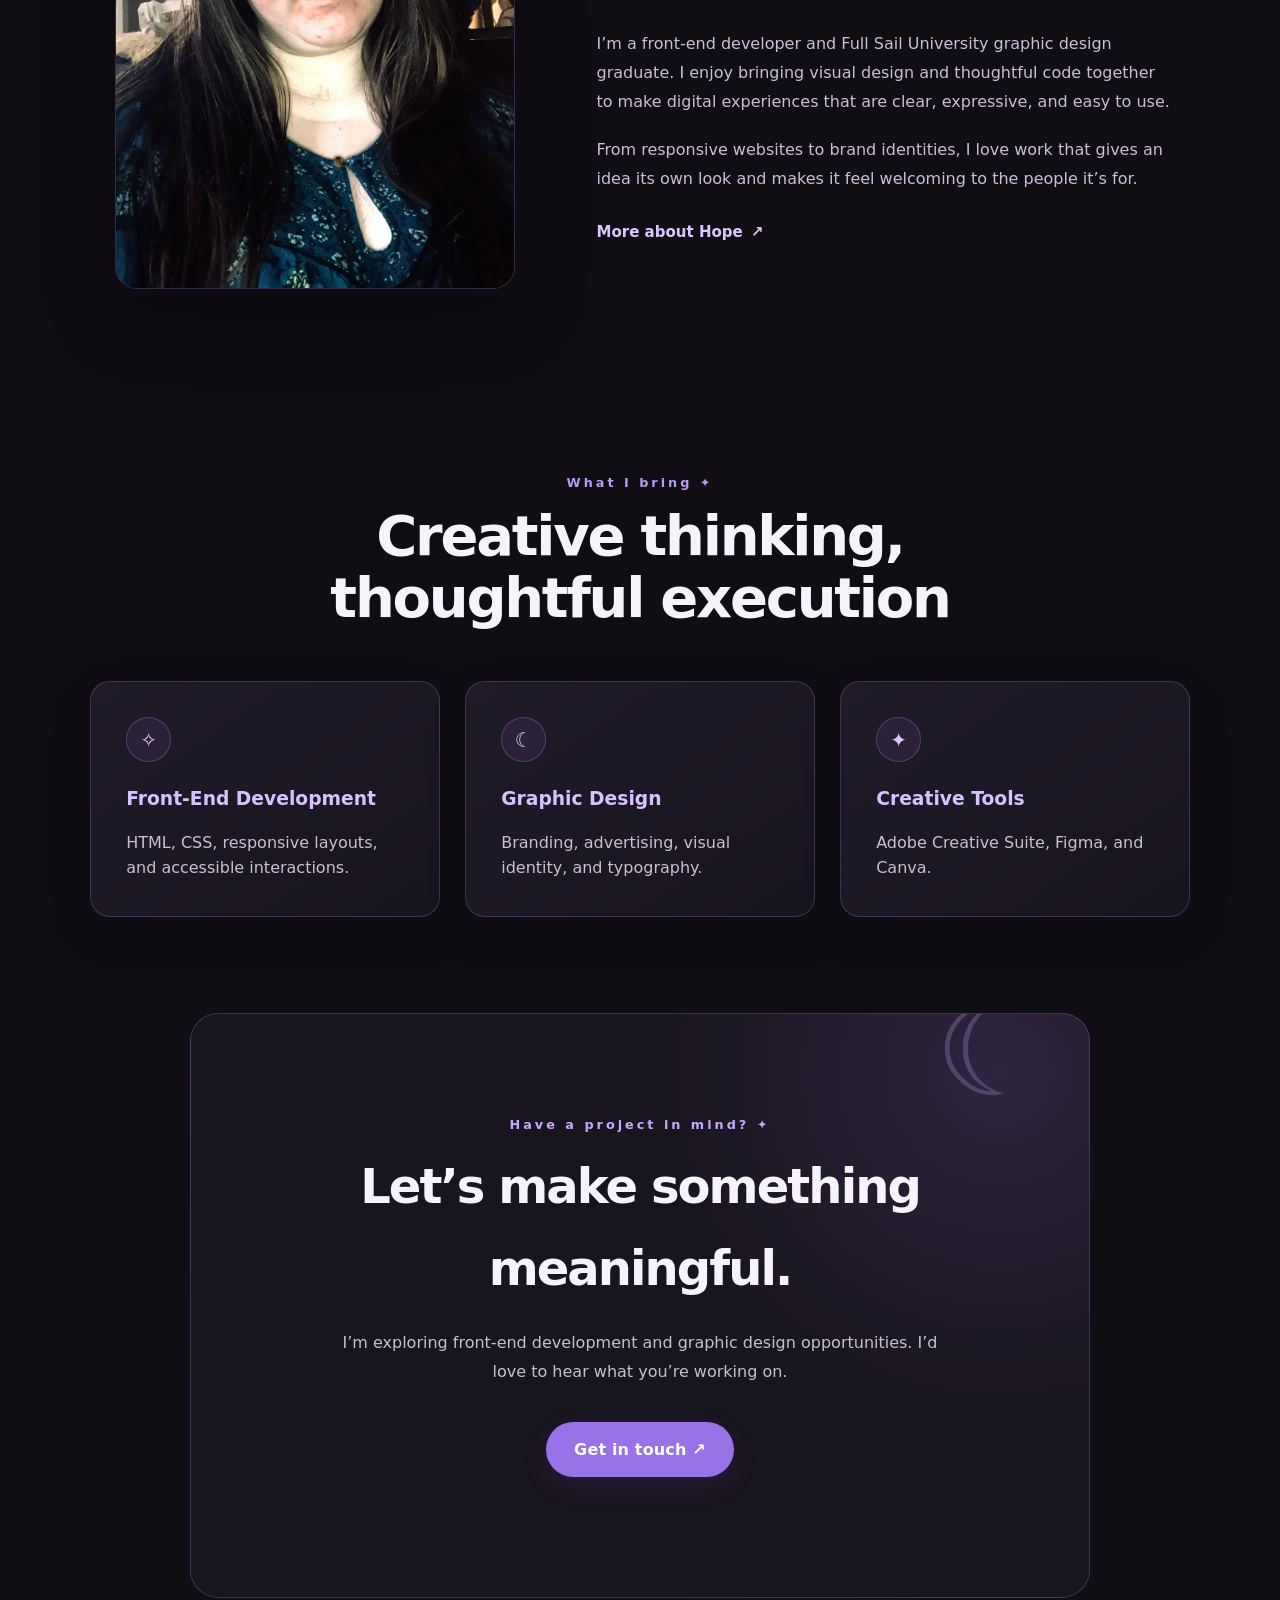
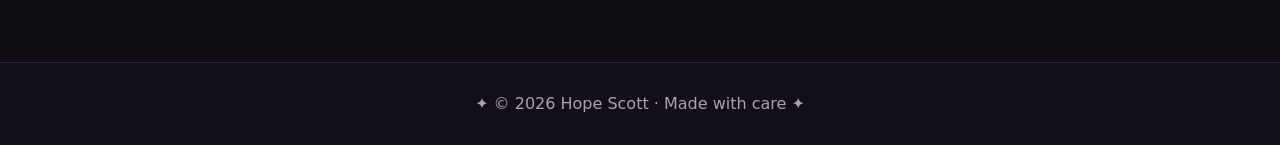
==== commit 08641ed5: "Add an accessible control for the hero cursor-light experiment" ====
--- a/index.html
+++ b/index.html
@@ -30,6 +30,7 @@
 <main id="main-content">
     <section id="hero" class="signature-hero">
         <span class="hero-moon" aria-hidden="true">☾</span>
+        <span class="cursor-moonlight" aria-hidden="true"></span>
         <span class="hero-star hero-star-one" aria-hidden="true">✦</span>
         <span class="hero-star hero-star-two" aria-hidden="true">✧</span>
         <div class="hero-content">
@@ -43,6 +44,7 @@
                 <a href="/contact/" class="secondary-btn">Let's connect</a>
             </div>
         </div>
+        <label class="cursor-light-toggle" hidden><input id="cursor-light-toggle" type="checkbox"><span aria-hidden="true">✦</span> Moonlight follows pointer</label>
         <p class="hero-note"><span aria-hidden="true">✧</span> Web · Brand · Visual design</p>
     </section>
 
--- a/css/style.css
+++ b/css/style.css
@@ -1532,3 +1532,803 @@
         transform: none;
     }
 }
+
+
+/* HOPE SCOTT — ORIGINAL MOON & STAR ART DIRECTION */
+
+.signature-hero {
+    min-height: min(820px, calc(100svh - 72px));
+    overflow: hidden;
+    isolation: isolate;
+}
+
+.signature-hero::before {
+    background:
+        linear-gradient(90deg, rgba(15, 10, 23, 0.94) 0%, rgba(15, 10, 23, 0.77) 52%, rgba(15, 10, 23, 0.32) 100%),
+        linear-gradient(0deg, rgba(15, 10, 23, 0.45), transparent 45%);
+}
+
+.signature-hero .hero-content {
+    max-width: 720px;
+}
+
+.signature-hero .hero-content h1 {
+    max-width: 760px;
+    font-size: clamp(3.2rem, 7vw, 6.2rem);
+    letter-spacing: -0.065em;
+}
+
+.signature-hero .hero-content h2 {
+    color: #d8c6ff;
+    font-size: clamp(1.15rem, 2vw, 1.5rem);
+    letter-spacing: 0.01em;
+}
+
+.hero-status {
+    display: inline-flex;
+    align-items: center;
+    gap: 0.55rem;
+    margin: 0 0 1.7rem;
+    padding: 0.42rem 0.85rem;
+    color: #e6d9ff;
+    background: rgba(54, 38, 75, 0.62);
+    border: 1px solid rgba(205, 183, 255, 0.28);
+    border-radius: 999px;
+    font-size: 0.78rem;
+    letter-spacing: 0.04em;
+}
+
+.hero-status span,
+.hero-note span {
+    color: #d7c0ff;
+}
+
+.signature-hero .intro {
+    letter-spacing: 0.1em;
+    text-transform: uppercase;
+    font-size: 0.86rem;
+}
+
+.hero-moon {
+    position: absolute;
+    z-index: 1;
+    top: 7%;
+    right: 12%;
+    color: rgba(226, 209, 255, 0.78);
+    font-size: clamp(7rem, 18vw, 15rem);
+    line-height: 1;
+    text-shadow: 0 0 70px rgba(183, 145, 255, 0.42);
+    pointer-events: none;
+}
+
+.hero-star {
+    position: absolute;
+    z-index: 1;
+    color: #e5d5ff;
+    text-shadow: 0 0 20px rgba(192, 157, 255, 0.8);
+    animation: star-glimmer 4.8s ease-in-out infinite;
+    pointer-events: none;
+}
+
+.hero-star-one {
+    top: 21%;
+    right: 31%;
+    font-size: 1.5rem;
+}
+
+.hero-star-two {
+    top: 43%;
+    right: 10%;
+    font-size: 2.2rem;
+    animation-delay: 1.3s;
+}
+
+.hero-note {
+    position: absolute;
+    right: clamp(1.5rem, 6vw, 5rem);
+    bottom: 2rem;
+    color: rgba(239, 230, 255, 0.8);
+    font-size: 0.8rem;
+    letter-spacing: 0.12em;
+    text-transform: uppercase;
+}
+
+@keyframes star-glimmer {
+    0%, 100% { opacity: 0.62; transform: scale(0.92) rotate(0deg); }
+    50% { opacity: 1; transform: scale(1.12) rotate(12deg); }
+}
+
+.section-heading {
+    max-width: 720px;
+    margin: 0 auto 3.2rem;
+    text-align: center;
+}
+
+.section-heading .section-label {
+    margin-bottom: 0.7rem;
+}
+
+.section-heading h2 {
+    margin-bottom: 0.8rem;
+    color: var(--text);
+    font-size: clamp(2.15rem, 4.6vw, 3.4rem);
+    letter-spacing: -0.05em;
+    line-height: 1.12;
+}
+
+.section-heading > p:last-child {
+    max-width: 620px;
+    margin: 0 auto;
+    color: var(--muted);
+}
+
+.home-selected-work {
+    padding-top: clamp(5rem, 9vw, 8rem) !important;
+    padding-bottom: clamp(5rem, 9vw, 8rem) !important;
+}
+
+.editorial-work-grid {
+    display: grid;
+    grid-template-columns: repeat(2, minmax(0, 1fr));
+    gap: clamp(1.4rem, 3vw, 2.8rem);
+    max-width: 1120px;
+    margin: 0 auto;
+}
+
+.editorial-project {
+    min-width: 0;
+}
+
+.editorial-project-wide {
+    display: grid;
+    grid-template-columns: minmax(0, 1.32fr) minmax(260px, 0.68fr);
+    grid-column: 1 / -1;
+    align-items: center;
+    gap: clamp(1.6rem, 4vw, 4rem);
+    margin-bottom: 1.5rem;
+}
+
+.editorial-image,
+.showcase-image {
+    position: relative;
+    display: block;
+    overflow: hidden;
+    border: 1px solid rgba(209, 186, 255, 0.23);
+    border-radius: 22px;
+    background: #21192d;
+}
+
+.editorial-image {
+    aspect-ratio: 1.5;
+}
+
+.editorial-project:not(.editorial-project-wide) .editorial-image {
+    aspect-ratio: 1.18;
+}
+
+.editorial-image img,
+.showcase-image img {
+    display: block;
+    width: 100%;
+    height: 100%;
+    object-fit: cover;
+    transition: transform 700ms cubic-bezier(0.2, 0.7, 0.2, 1), filter 400ms ease;
+}
+
+.editorial-image:hover img,
+.showcase-image:hover img {
+    transform: scale(1.035);
+    filter: saturate(1.08);
+}
+
+.image-star {
+    position: absolute;
+    right: 1.1rem;
+    bottom: 0.8rem;
+    color: #f1e7ff;
+    font-size: 1.7rem;
+    text-shadow: 0 0 20px rgba(180, 135, 255, 0.9);
+}
+
+.editorial-project-copy {
+    padding: 1.2rem 0 0.5rem;
+}
+
+.editorial-project-wide .editorial-project-copy {
+    padding: 1rem 0;
+}
+
+.project-overline {
+    display: flex;
+    justify-content: space-between;
+    gap: 1rem;
+    margin: 0 0 0.75rem;
+    color: #c2a6f7;
+    font-size: 0.76rem;
+    font-weight: 650;
+    letter-spacing: 0.1em;
+    text-transform: uppercase;
+}
+
+.project-overline span {
+    color: #847895;
+    font-variant-numeric: tabular-nums;
+}
+
+.editorial-project-copy h3,
+.showcase-copy h3 {
+    margin: 0 0 0.65rem;
+    color: var(--text);
+    font-size: clamp(1.4rem, 2.4vw, 2rem);
+    letter-spacing: -0.035em;
+}
+
+.editorial-project-copy > p:not(.project-overline),
+.showcase-copy > p:not(.project-overline):not(.project-tags) {
+    margin: 0 0 1rem;
+    color: var(--muted);
+    line-height: 1.7;
+}
+
+.text-link {
+    display: inline-flex;
+    align-items: center;
+    gap: 0.5rem;
+    color: #dac7ff;
+    font-size: 0.94rem;
+    font-weight: 650;
+    text-decoration: none;
+}
+
+.text-link:hover {
+    color: #fff;
+    gap: 0.72rem;
+}
+
+.featured-work-button {
+    margin-top: 3.4rem;
+}
+
+.home-about {
+    max-width: 1120px !important;
+    padding-top: clamp(4.5rem, 8vw, 7rem) !important;
+    padding-bottom: clamp(4.5rem, 8vw, 7rem) !important;
+}
+
+.home-about .home-intro-container {
+    gap: clamp(2rem, 6vw, 5rem);
+}
+
+.home-about .home-photo img {
+    max-width: 400px;
+    border-radius: 48% 48% 22px 22px;
+}
+
+.home-about .home-intro-text h2 {
+    max-width: 620px;
+    margin: 0 0 1.3rem;
+    font-size: clamp(2.1rem, 4.2vw, 3.25rem);
+    letter-spacing: -0.05em;
+    line-height: 1.13;
+}
+
+.home-about .home-intro-button {
+    margin-top: 1.5rem;
+}
+
+.home-capabilities {
+    padding-top: 5rem !important;
+    padding-bottom: 6rem !important;
+}
+
+.capability-icon {
+    display: inline-grid;
+    place-items: center;
+    width: 2.8rem;
+    height: 2.8rem;
+    margin-bottom: 1.3rem;
+    border: 1px solid rgba(196, 165, 255, 0.25);
+    border-radius: 50%;
+    color: #dac7ff;
+    background: rgba(153, 111, 225, 0.1);
+    font-size: 1.25rem;
+}
+
+.home-capabilities .skill-card {
+    text-align: left;
+}
+
+.celestial-cta {
+    position: relative;
+    overflow: hidden;
+}
+
+.celestial-cta .cta-orbit {
+    position: absolute;
+    top: -1.7rem;
+    right: 2.5rem;
+    color: rgba(206, 180, 255, 0.24);
+    font-size: 8rem;
+    line-height: 1;
+}
+
+.celestial-cta .section-label,
+.celestial-cta h2,
+.celestial-cta p:not(.section-label),
+.celestial-cta .primary-btn {
+    position: relative;
+    z-index: 1;
+}
+
+.celestial-cta .section-label {
+    color: #c6a9ff;
+}
+
+.celestial-cta p:not(.section-label) {
+    max-width: 620px;
+    margin: 0 auto 1.8rem;
+}
+
+.celestial-page-hero {
+    position: relative;
+    overflow: hidden;
+    padding: clamp(5rem, 10vw, 8rem) 1.5rem 5rem;
+    background:
+        radial-gradient(ellipse at 82% 25%, rgba(120, 76, 180, 0.24), transparent 35%),
+        radial-gradient(ellipse at 15% 90%, rgba(75, 47, 115, 0.2), transparent 42%);
+}
+
+.celestial-page-hero h1 {
+    position: relative;
+    z-index: 1;
+    margin: 0.4rem 0 0.8rem;
+    color: #fff;
+    font-size: clamp(3.1rem, 8vw, 6rem);
+    letter-spacing: -0.065em;
+    line-height: 1;
+}
+
+.celestial-page-hero > p:not(.section-label) {
+    position: relative;
+    z-index: 1;
+    max-width: 660px;
+    color: var(--muted);
+}
+
+.page-moon {
+    position: absolute;
+    top: 6%;
+    right: 12%;
+    color: rgba(210, 188, 255, 0.34);
+    font-size: clamp(7rem, 17vw, 14rem);
+    line-height: 1;
+    text-shadow: 0 0 55px rgba(167, 123, 239, 0.3);
+}
+
+.work-showcase {
+    padding-top: 2rem;
+}
+
+.showcase-grid {
+    display: grid;
+    grid-template-columns: repeat(2, minmax(0, 1fr));
+    gap: 1.5rem;
+}
+
+.showcase-card {
+    overflow: hidden;
+    border: 1px solid var(--line);
+    border-radius: 22px;
+    background: linear-gradient(145deg, #211b29, #17131d);
+}
+
+.showcase-card-large {
+    display: grid;
+    grid-column: 1 / -1;
+    grid-template-columns: minmax(0, 1.3fr) minmax(280px, 0.7fr);
+    align-items: center;
+}
+
+.showcase-image {
+    aspect-ratio: 1.36;
+    border: 0;
+    border-radius: 0;
+}
+
+.showcase-card-large .showcase-image {
+    height: 100%;
+    min-height: 360px;
+    aspect-ratio: auto;
+}
+
+.showcase-copy {
+    padding: clamp(1.35rem, 3vw, 2.25rem);
+}
+
+.showcase-copy p {
+    color: var(--muted);
+}
+
+.project-tags {
+    display: flex;
+    flex-wrap: wrap;
+    gap: 0.45rem;
+    margin: 1.1rem 0 0;
+}
+
+.project-tags span {
+    padding: 0.33rem 0.65rem;
+    color: #d8c8f5;
+    border: 1px solid rgba(194, 166, 247, 0.22);
+    border-radius: 999px;
+    background: rgba(139, 92, 246, 0.08);
+    font-size: 0.74rem;
+}
+
+.celestial-case-studies {
+    max-width: 1180px;
+    padding-top: 6rem;
+}
+
+.celestial-case-studies .section-heading,
+.celestial-gallery .section-heading {
+    margin-bottom: 2.5rem;
+}
+
+.celestial-case-studies .case-study-card {
+    border-radius: 20px;
+}
+
+.celestial-case-studies .case-study-preview {
+    position: relative;
+    height: 220px;
+    overflow: hidden;
+    background:
+        radial-gradient(circle at 78% 28%, rgba(193, 160, 255, 0.34), transparent 19%),
+        radial-gradient(circle at 20% 95%, rgba(98, 58, 147, 0.42), transparent 40%),
+        linear-gradient(145deg, #332340, #17131d 78%);
+}
+
+.celestial-case-studies .case-study-preview::before,
+.celestial-case-studies .case-study-preview::after {
+    position: absolute;
+    color: rgba(230, 217, 255, 0.34);
+    font-size: 1rem;
+}
+
+.celestial-case-studies .case-study-preview::before {
+    content: "✦     ·          ✧       ·       ✦";
+    top: 25%;
+    left: 12%;
+}
+
+.celestial-case-studies .case-study-preview::after {
+    content: "·       ✧        ·       ✦";
+    right: 12%;
+    bottom: 25%;
+}
+
+.case-study-symbol {
+    color: #dfd0ff;
+    font-size: 5.5rem;
+    line-height: 1;
+    text-shadow: 0 0 36px rgba(185, 149, 255, 0.5);
+}
+
+.case-study-index {
+    position: absolute;
+    right: 1.1rem;
+    bottom: 0.9rem;
+    color: rgba(235, 223, 255, 0.68);
+    font-size: 0.65rem;
+    letter-spacing: 0.13em;
+}
+
+.case-study-visia {
+    background:
+        radial-gradient(circle at 30% 34%, rgba(179, 125, 245, 0.33), transparent 26%),
+        radial-gradient(circle at 78% 72%, rgba(115, 78, 183, 0.4), transparent 26%),
+        linear-gradient(145deg, #2a1e3d, #17131d);
+}
+
+.case-study-move {
+    background:
+        radial-gradient(circle at 68% 30%, rgba(205, 179, 255, 0.3), transparent 20%),
+        radial-gradient(circle at 25% 85%, rgba(91, 68, 145, 0.4), transparent 32%),
+        linear-gradient(145deg, #30203a, #17131d);
+}
+
+.celestial-case-studies .case-study-content {
+    min-height: 255px;
+    padding: 1.5rem;
+}
+
+.celestial-case-studies .case-study-content h3 {
+    margin-bottom: 0.6rem;
+}
+
+.celestial-case-studies .case-study-content .text-link {
+    margin-top: auto;
+}
+
+.celestial-gallery {
+    padding-top: 5rem;
+}
+
+.celestial-gallery .gallery-grid {
+    grid-template-columns: repeat(auto-fit, minmax(210px, 1fr));
+    gap: 1rem;
+}
+
+.celestial-gallery .gallery-grid img {
+    aspect-ratio: 1.04;
+    border-radius: 14px;
+}
+
+.project-cta {
+    padding-bottom: 7rem;
+}
+
+.project-cta h2 {
+    margin: 0.4rem 0 1.4rem;
+    color: var(--text);
+    font-size: clamp(2rem, 4vw, 3rem);
+    letter-spacing: -0.05em;
+}
+
+@media (max-width: 768px) {
+    .signature-hero {
+        min-height: calc(100svh - 66px);
+        padding: 5.4rem 1.25rem 5rem;
+    }
+
+    .signature-hero .hero-content {
+        margin-left: 0;
+    }
+
+    .signature-hero .hero-content h1 {
+        font-size: clamp(3.1rem, 12vw, 4.8rem);
+    }
+
+    .hero-moon {
+        top: 4%;
+        right: 6%;
+        font-size: 8rem;
+        opacity: 0.62;
+    }
+
+    .hero-star-one {
+        top: 13%;
+        right: 36%;
+    }
+
+    .hero-star-two {
+        top: 32%;
+        right: 8%;
+    }
+
+    .hero-note {
+        right: 1.25rem;
+        bottom: 1.1rem;
+        font-size: 0.65rem;
+    }
+
+    .editorial-work-grid,
+    .showcase-grid {
+        grid-template-columns: 1fr;
+    }
+
+    .editorial-project-wide,
+    .showcase-card-large {
+        grid-column: auto;
+        grid-template-columns: 1fr;
+    }
+
+    .editorial-project-wide {
+        gap: 0;
+        margin-bottom: 0.5rem;
+    }
+
+    .editorial-project:not(.editorial-project-wide) .editorial-image {
+        aspect-ratio: 1.45;
+    }
+
+    .showcase-card-large .showcase-image {
+        min-height: auto;
+        aspect-ratio: 1.35;
+    }
+
+    .showcase-copy {
+        padding: 1.35rem;
+    }
+
+    .home-about .home-intro-container {
+        gap: 2rem;
+    }
+
+    .home-about .home-photo img {
+        max-width: 250px;
+    }
+
+    .celestial-page-hero {
+        padding: 5rem 1.25rem 3.5rem;
+    }
+
+    .page-moon {
+        top: 6%;
+        right: 2%;
+        font-size: 7rem;
+    }
+
+    .celestial-gallery .gallery-grid {
+        grid-template-columns: repeat(2, minmax(0, 1fr));
+        gap: 0.7rem;
+    }
+
+    .celestial-case-studies .case-study-content {
+        min-height: auto;
+    }
+}
+
+@media (max-width: 420px) {
+    .celestial-gallery .gallery-grid {
+        grid-template-columns: 1fr;
+    }
+}
+
+
+/* Shared celestial details keep the supporting pages in the same visual world. */
+.about-hero,
+#resume-hero,
+.contact-hero,
+.thank-you {
+    position: relative;
+    overflow: hidden;
+    isolation: isolate;
+    background:
+        radial-gradient(ellipse at 84% 24%, rgba(131, 86, 193, 0.17), transparent 34%),
+        radial-gradient(ellipse at 10% 100%, rgba(81, 52, 125, 0.15), transparent 42%);
+}
+
+.about-hero::after,
+#resume-hero::after,
+.contact-hero::after,
+.thank-you::after {
+    content: "☾";
+    position: absolute;
+    z-index: -1;
+    top: -1.5rem;
+    right: clamp(1.5rem, 10vw, 9rem);
+    color: rgba(208, 185, 255, 0.14);
+    font-size: clamp(6rem, 15vw, 11rem);
+    line-height: 1;
+    pointer-events: none;
+}
+
+.about-hero::before,
+#resume-hero::before,
+.contact-hero::before,
+.thank-you::before {
+    content: "✦   ·   ✧";
+    position: absolute;
+    top: 20%;
+    right: clamp(7rem, 21vw, 19rem);
+    color: rgba(222, 205, 255, 0.38);
+    font-size: 0.9rem;
+    letter-spacing: 1.7rem;
+    pointer-events: none;
+}
+
+.about-hero h2,
+#resume-hero h2,
+.contact-hero h2,
+.thank-you h2 {
+    position: relative;
+    z-index: 1;
+    color: var(--text);
+    font-size: clamp(2.4rem, 5vw, 3.8rem);
+    letter-spacing: -0.05em;
+}
+
+.about-hero .section-label {
+    position: relative;
+    z-index: 1;
+}
+
+.contact-hero > p:not(.section-label) {
+    position: relative;
+    z-index: 1;
+}
+
+.contact-hero .section-label,
+.project-cta .section-label {
+    color: #c6a9ff;
+}
+
+
+/* Experimental interactive night-sky hero: the image is replaced by CSS light and stars. */
+.signature-hero {
+    --light-x: 72%;
+    --light-y: 38%;
+    background-color: #120d1b;
+    background-image:
+        radial-gradient(ellipse at 50% 110%, rgba(102, 65, 148, 0.22), transparent 58%),
+        linear-gradient(120deg, #100b17 0%, #1a1028 58%, #171020 100%);
+}
+
+.signature-hero::before {
+    background: linear-gradient(90deg, rgba(13, 9, 18, 0.42) 0%, rgba(13, 9, 18, 0.12) 60%, rgba(13, 9, 18, 0.2) 100%);
+}
+
+.signature-hero::after {
+    content: "";
+    position: absolute;
+    z-index: 0;
+    inset: 0;
+    pointer-events: none;
+    opacity: 0.94;
+    background:
+        radial-gradient(circle at var(--light-x) var(--light-y), rgba(201, 172, 255, 0.25) 0, rgba(160, 117, 231, 0.13) 7rem, rgba(122, 84, 180, 0.06) 15rem, transparent 25rem),
+        radial-gradient(1.5px 1.5px at 8% 18%, rgba(242, 231, 255, 0.94) 99%, transparent 100%),
+        radial-gradient(1px 1px at 17% 72%, rgba(210, 190, 255, 0.88) 99%, transparent 100%),
+        radial-gradient(2px 2px at 28% 32%, rgba(238, 224, 255, 0.86) 99%, transparent 100%),
+        radial-gradient(1px 1px at 42% 14%, rgba(221, 203, 255, 0.8) 99%, transparent 100%),
+        radial-gradient(1.5px 1.5px at 56% 77%, rgba(242, 231, 255, 0.82) 99%, transparent 100%),
+        radial-gradient(1px 1px at 68% 24%, rgba(218, 197, 255, 0.86) 99%, transparent 100%),
+        radial-gradient(1.5px 1.5px at 81% 58%, rgba(242, 231, 255, 0.82) 99%, transparent 100%),
+        radial-gradient(1px 1px at 92% 16%, rgba(211, 188, 255, 0.9) 99%, transparent 100%),
+        radial-gradient(1px 1px at 94% 84%, rgba(238, 224, 255, 0.82) 99%, transparent 100%);
+}
+
+.signature-hero .hero-content,
+.signature-hero .hero-note {
+    z-index: 2;
+}
+
+.signature-hero .hero-moon {
+    z-index: 1;
+    top: 10%;
+    right: 15%;
+    color: #e2d3ff;
+    font-size: clamp(9rem, 22vw, 19rem);
+    opacity: 0.82;
+    text-shadow: 0 0 28px rgba(197, 162, 255, 0.54), 0 0 95px rgba(154, 105, 225, 0.48);
+    animation: moon-drift 12s ease-in-out infinite;
+}
+
+@keyframes moon-drift {
+    0%, 100% { transform: translate3d(0, 0, 0); }
+    50% { transform: translate3d(0, -10px, 0); }
+}
+
+@media (max-width: 768px) {
+    .signature-hero {
+        --light-x: 72%;
+        --light-y: 25%;
+    }
+
+    .signature-hero .hero-moon {
+        top: 5%;
+        right: 6%;
+        font-size: 9rem;
+    }
+}
+
+@media (prefers-reduced-motion: reduce) {
+    .signature-hero .hero-moon {
+        animation: none;
+    }
+
+    .signature-hero::after {
+        background:
+            radial-gradient(circle at 72% 32%, rgba(165, 130, 220, 0.13), transparent 22rem),
+            radial-gradient(1.5px 1.5px at 8% 18%, rgba(242, 231, 255, 0.84) 99%, transparent 100%),
+            radial-gradient(1px 1px at 17% 72%, rgba(210, 190, 255, 0.8) 99%, transparent 100%),
+            radial-gradient(2px 2px at 28% 32%, rgba(238, 224, 255, 0.8) 99%, transparent 100%),
+            radial-gradient(1px 1px at 42% 14%, rgba(221, 203, 255, 0.75) 99%, transparent 100%),
+            radial-gradient(1.5px 1.5px at 56% 77%, rgba(242, 231, 255, 0.78) 99%, transparent 100%),
+            radial-gradient(1px 1px at 68% 24%, rgba(218, 197, 255, 0.8) 99%, transparent 100%),
+            radial-gradient(1.5px 1.5px at 81% 58%, rgba(242, 231, 255, 0.78) 99%, transparent 100%),
+            radial-gradient(1px 1px at 92% 16%, rgba(211, 188, 255, 0.82) 99%, transparent 100%);
+    }
+}
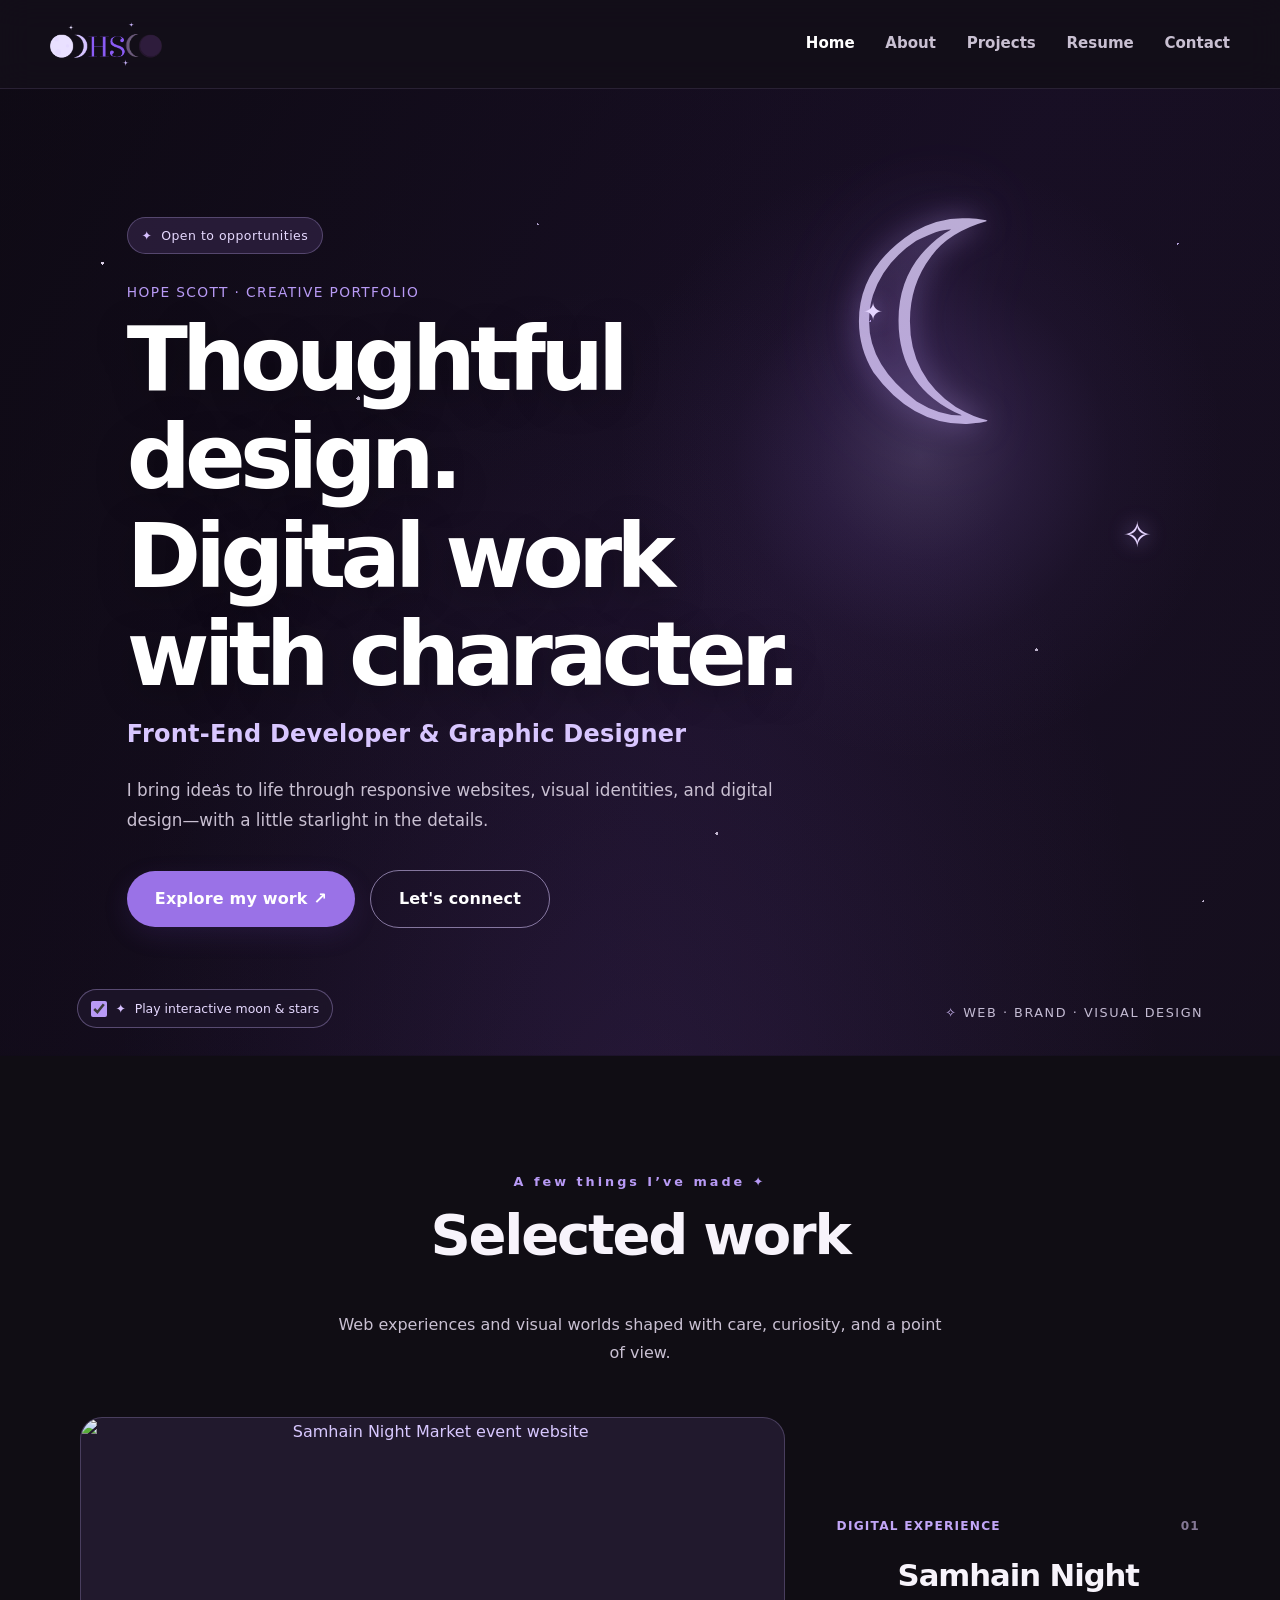
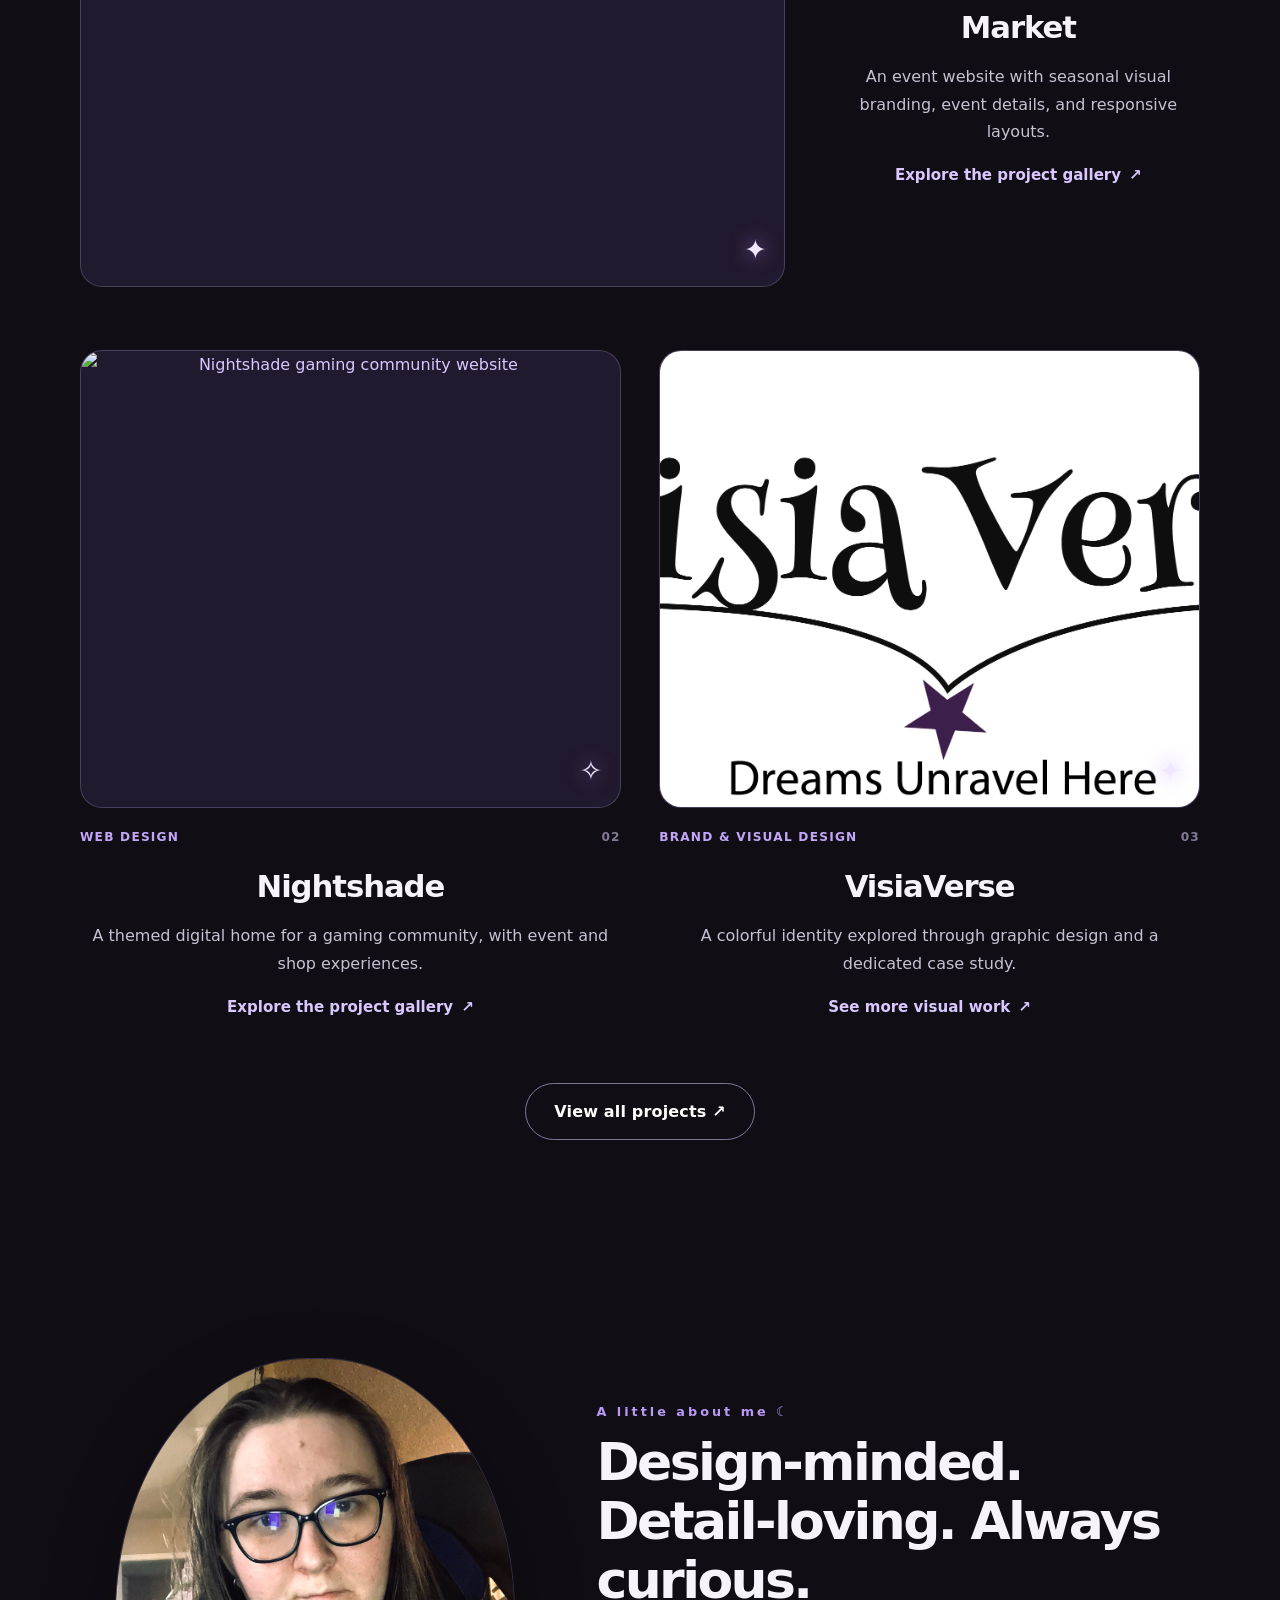
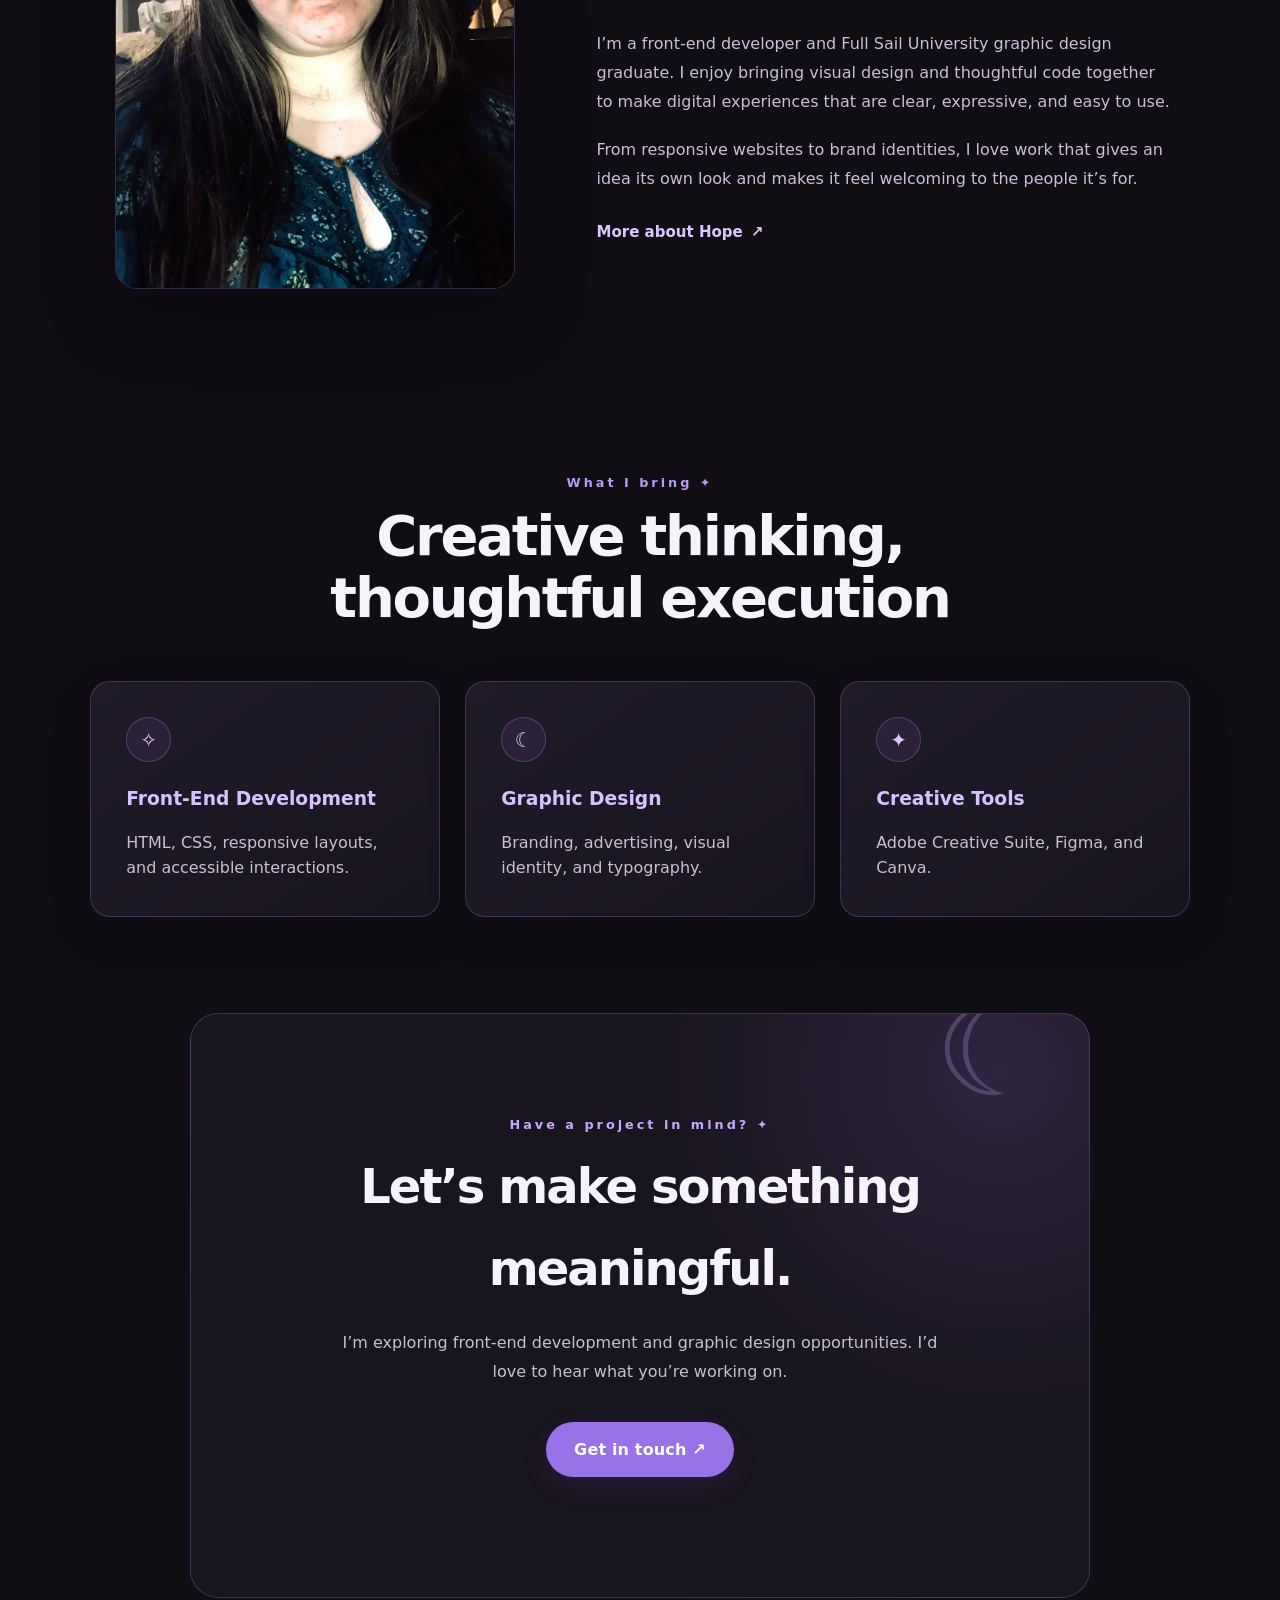
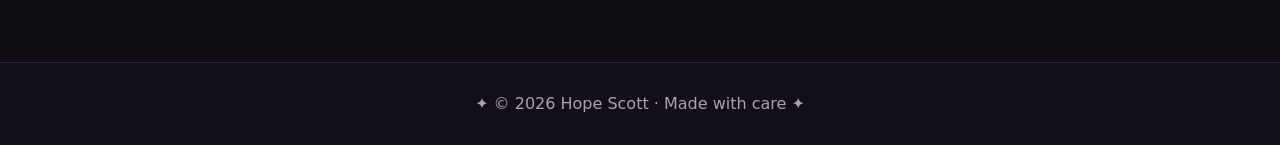
==== commit a8353c69: "Add opt-in control for interactive celestial animation" ====
--- a/index.html
+++ b/index.html
@@ -31,6 +31,8 @@
     <section id="hero" class="signature-hero">
         <span class="hero-moon" aria-hidden="true">☾</span>
         <span class="cursor-moonlight" aria-hidden="true"></span>
+        <span class="shooting-star shooting-star-one" aria-hidden="true"></span>
+        <span class="shooting-star shooting-star-two" aria-hidden="true"></span>
         <span class="hero-star hero-star-one" aria-hidden="true">✦</span>
         <span class="hero-star hero-star-two" aria-hidden="true">✧</span>
         <div class="hero-content">
@@ -44,7 +46,7 @@
                 <a href="/contact/" class="secondary-btn">Let's connect</a>
             </div>
         </div>
-        <label class="cursor-light-toggle" hidden><input id="cursor-light-toggle" type="checkbox"><span aria-hidden="true">✦</span> Moonlight follows pointer</label>
+        <label class="cursor-light-toggle" hidden><input id="cursor-light-toggle" type="checkbox"><span aria-hidden="true">✦</span> Play interactive moon &amp; stars</label>
         <p class="hero-note"><span aria-hidden="true">✧</span> Web · Brand · Visual design</p>
     </section>
 
--- a/css/style.css
+++ b/css/style.css
@@ -2332,3 +2332,108 @@
             radial-gradient(1px 1px at 92% 16%, rgba(211, 188, 255, 0.82) 99%, transparent 100%);
     }
 }
+
+/* Accessibility-first cursor light: still starfield by default, pointer-triggered glow only. */
+.hero-star,
+.signature-hero .hero-moon {
+    animation: none !important;
+}
+
+.signature-hero::after {
+    background:
+        radial-gradient(1.5px 1.5px at 8% 18%, rgba(242, 231, 255, 0.94) 99%, transparent 100%),
+        radial-gradient(1px 1px at 17% 72%, rgba(210, 190, 255, 0.88) 99%, transparent 100%),
+        radial-gradient(2px 2px at 28% 32%, rgba(238, 224, 255, 0.86) 99%, transparent 100%),
+        radial-gradient(1px 1px at 42% 14%, rgba(221, 203, 255, 0.8) 99%, transparent 100%),
+        radial-gradient(1.5px 1.5px at 56% 77%, rgba(242, 231, 255, 0.82) 99%, transparent 100%),
+        radial-gradient(1px 1px at 68% 24%, rgba(218, 197, 255, 0.86) 99%, transparent 100%),
+        radial-gradient(1.5px 1.5px at 81% 58%, rgba(242, 231, 255, 0.82) 99%, transparent 100%),
+        radial-gradient(1px 1px at 92% 16%, rgba(211, 188, 255, 0.9) 99%, transparent 100%),
+        radial-gradient(1px 1px at 94% 84%, rgba(238, 224, 255, 0.82) 99%, transparent 100%);
+}
+
+.cursor-moonlight {
+    position: absolute;
+    z-index: 1;
+    inset: 0;
+    opacity: 0;
+    pointer-events: none;
+    background: radial-gradient(
+        circle 19rem at var(--light-x, 72%) var(--light-y, 38%),
+        rgba(201, 172, 255, 0.21) 0,
+        rgba(160, 117, 231, 0.12) 34%,
+        rgba(122, 84, 180, 0.05) 62%,
+        transparent 100%
+    );
+}
+
+.signature-hero.cursor-light-active .cursor-moonlight {
+    opacity: 1;
+}
+
+.cursor-light-toggle {
+    position: absolute;
+    z-index: 3;
+    left: clamp(1.25rem, 6vw, 5rem);
+    bottom: 1.7rem;
+    display: inline-flex;
+    align-items: center;
+    gap: 0.55rem;
+    padding: 0.5rem 0.8rem;
+    color: #e6d9ff;
+    background: rgba(29, 21, 42, 0.88);
+    border: 1px solid rgba(205, 183, 255, 0.34);
+    border-radius: 999px;
+    font-size: 0.78rem;
+    cursor: pointer;
+    backdrop-filter: blur(8px);
+}
+
+.cursor-light-toggle input {
+    width: 1rem;
+    height: 1rem;
+    accent-color: #b89af5;
+}
+
+.cursor-light-toggle > span {
+    color: #d7c0ff;
+}
+
+.cursor-light-toggle[hidden] {
+    display: none;
+}
+
+@media (max-width: 768px) {
+    .cursor-light-toggle {
+        left: 1rem;
+        bottom: 3.4rem;
+        font-size: 0.7rem;
+    }
+
+    .hero-note {
+        bottom: 1rem;
+    }
+}
+
+
+/* ID-qualified override removes the former hero photograph at every viewport. */
+#hero.signature-hero {
+    min-height: min(820px, calc(100svh - 72px));
+    background-color: #120d1b;
+    background-image:
+        radial-gradient(ellipse at 50% 110%, rgba(102, 65, 148, 0.22), transparent 58%),
+        linear-gradient(120deg, #100b17 0%, #1a1028 58%, #171020 100%);
+    background-position: center;
+    background-repeat: no-repeat;
+}
+
+#hero.signature-hero::before {
+    background: linear-gradient(90deg, rgba(13, 9, 18, 0.42) 0%, rgba(13, 9, 18, 0.12) 60%, rgba(13, 9, 18, 0.2) 100%);
+}
+
+@media (max-width: 768px) {
+    #hero.signature-hero {
+        min-height: calc(100svh - 66px);
+        background-position: center;
+    }
+}
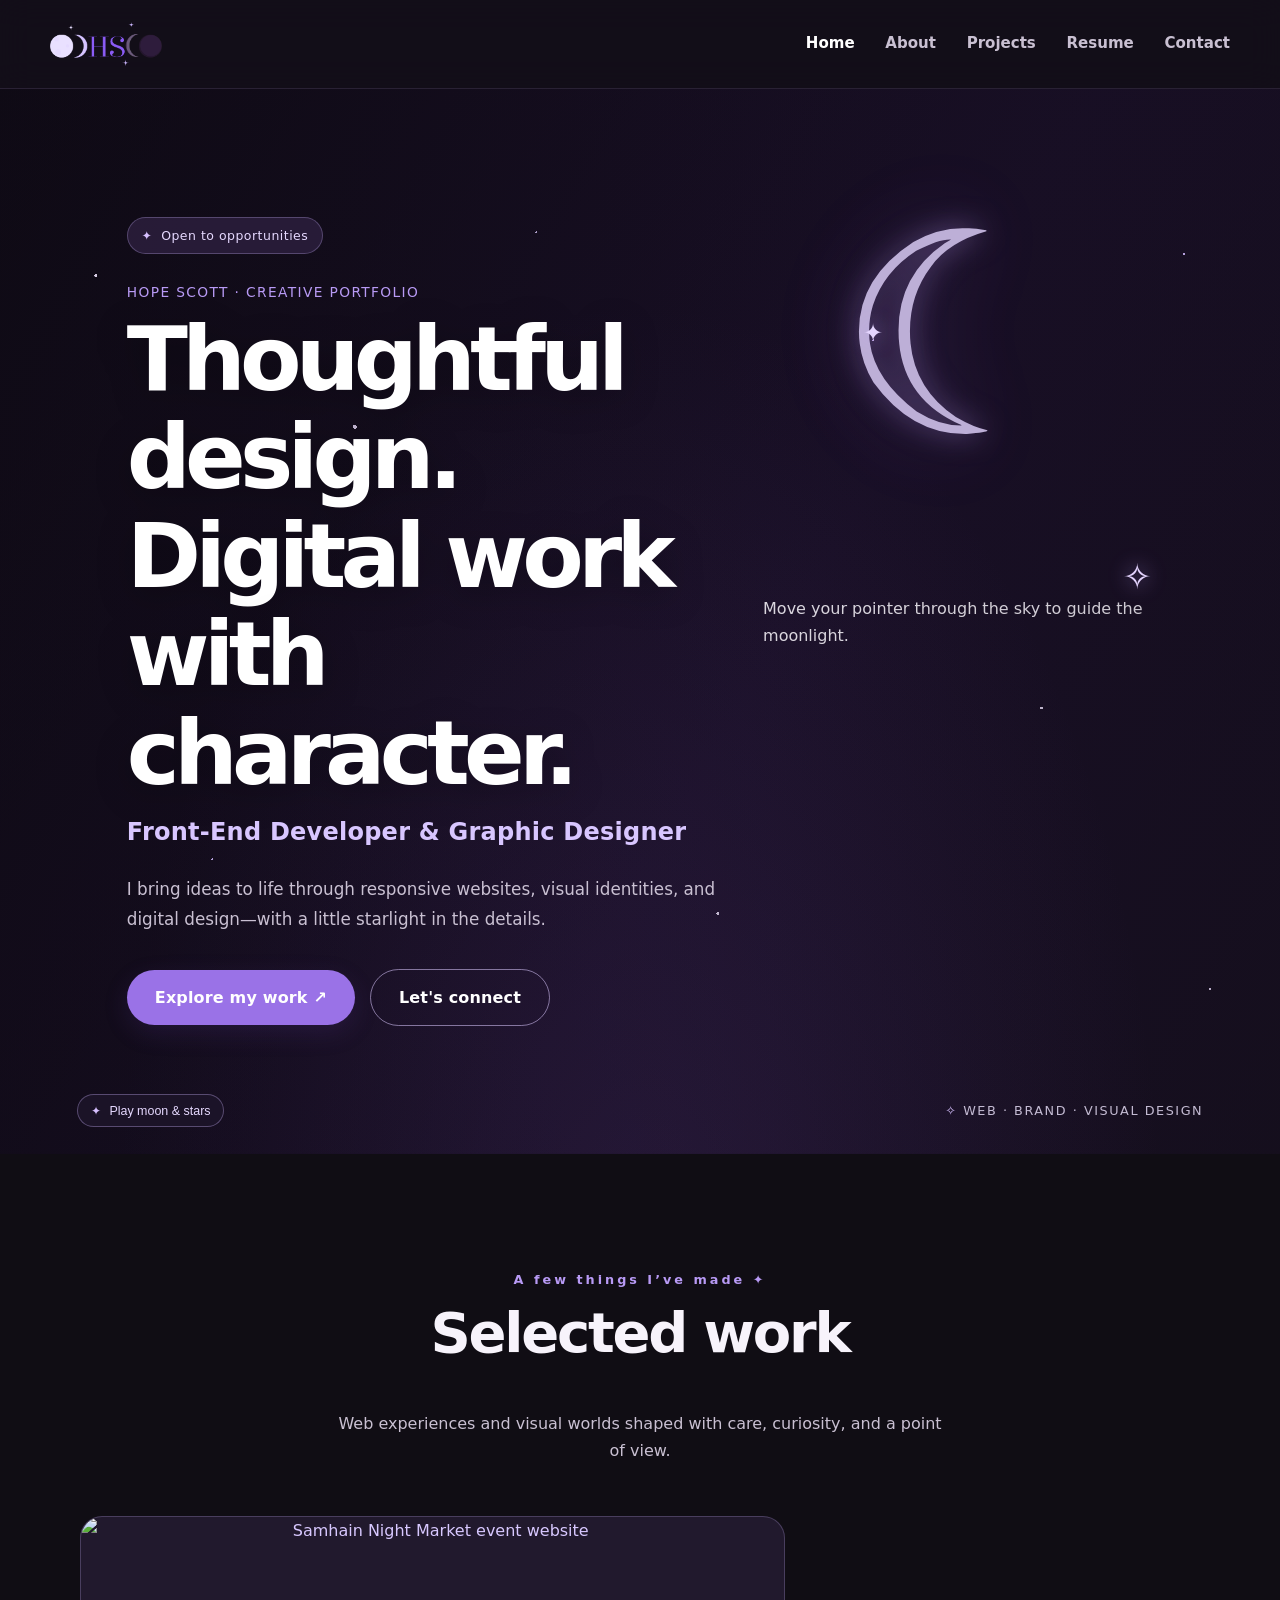
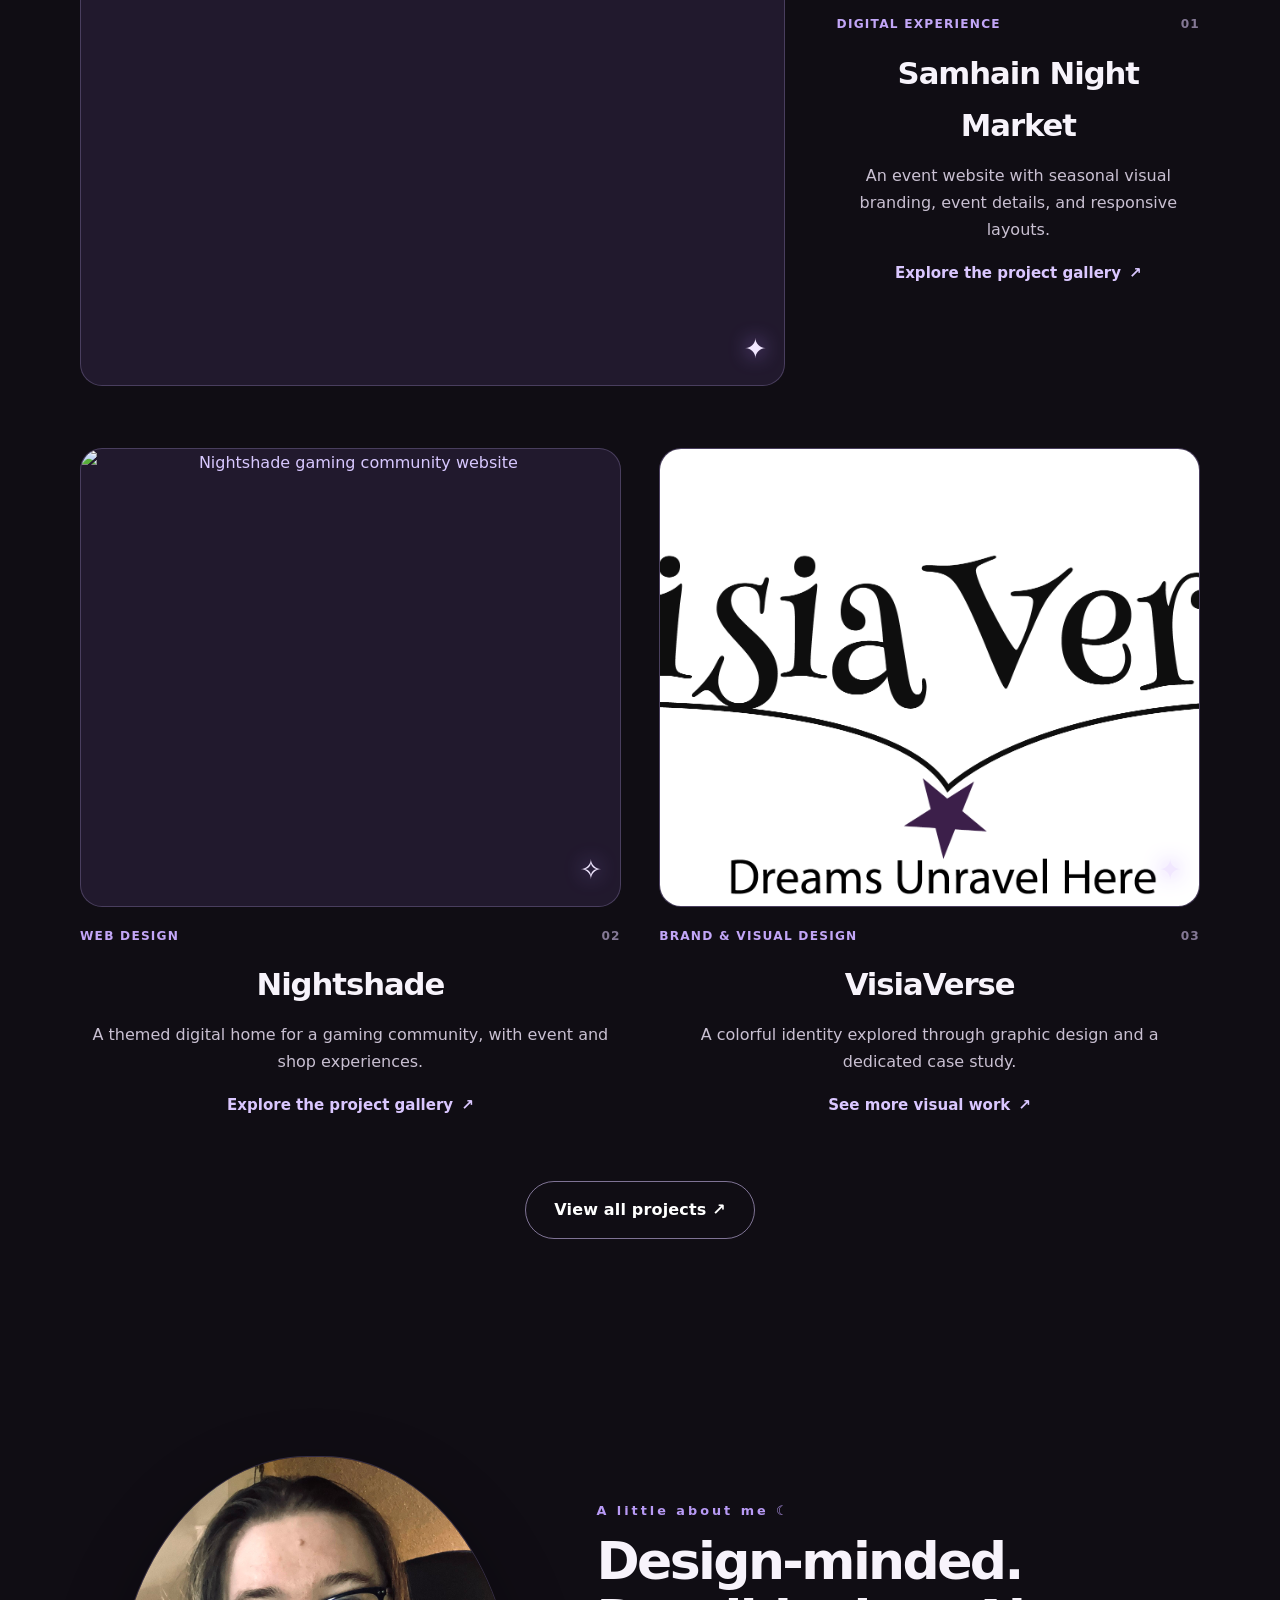
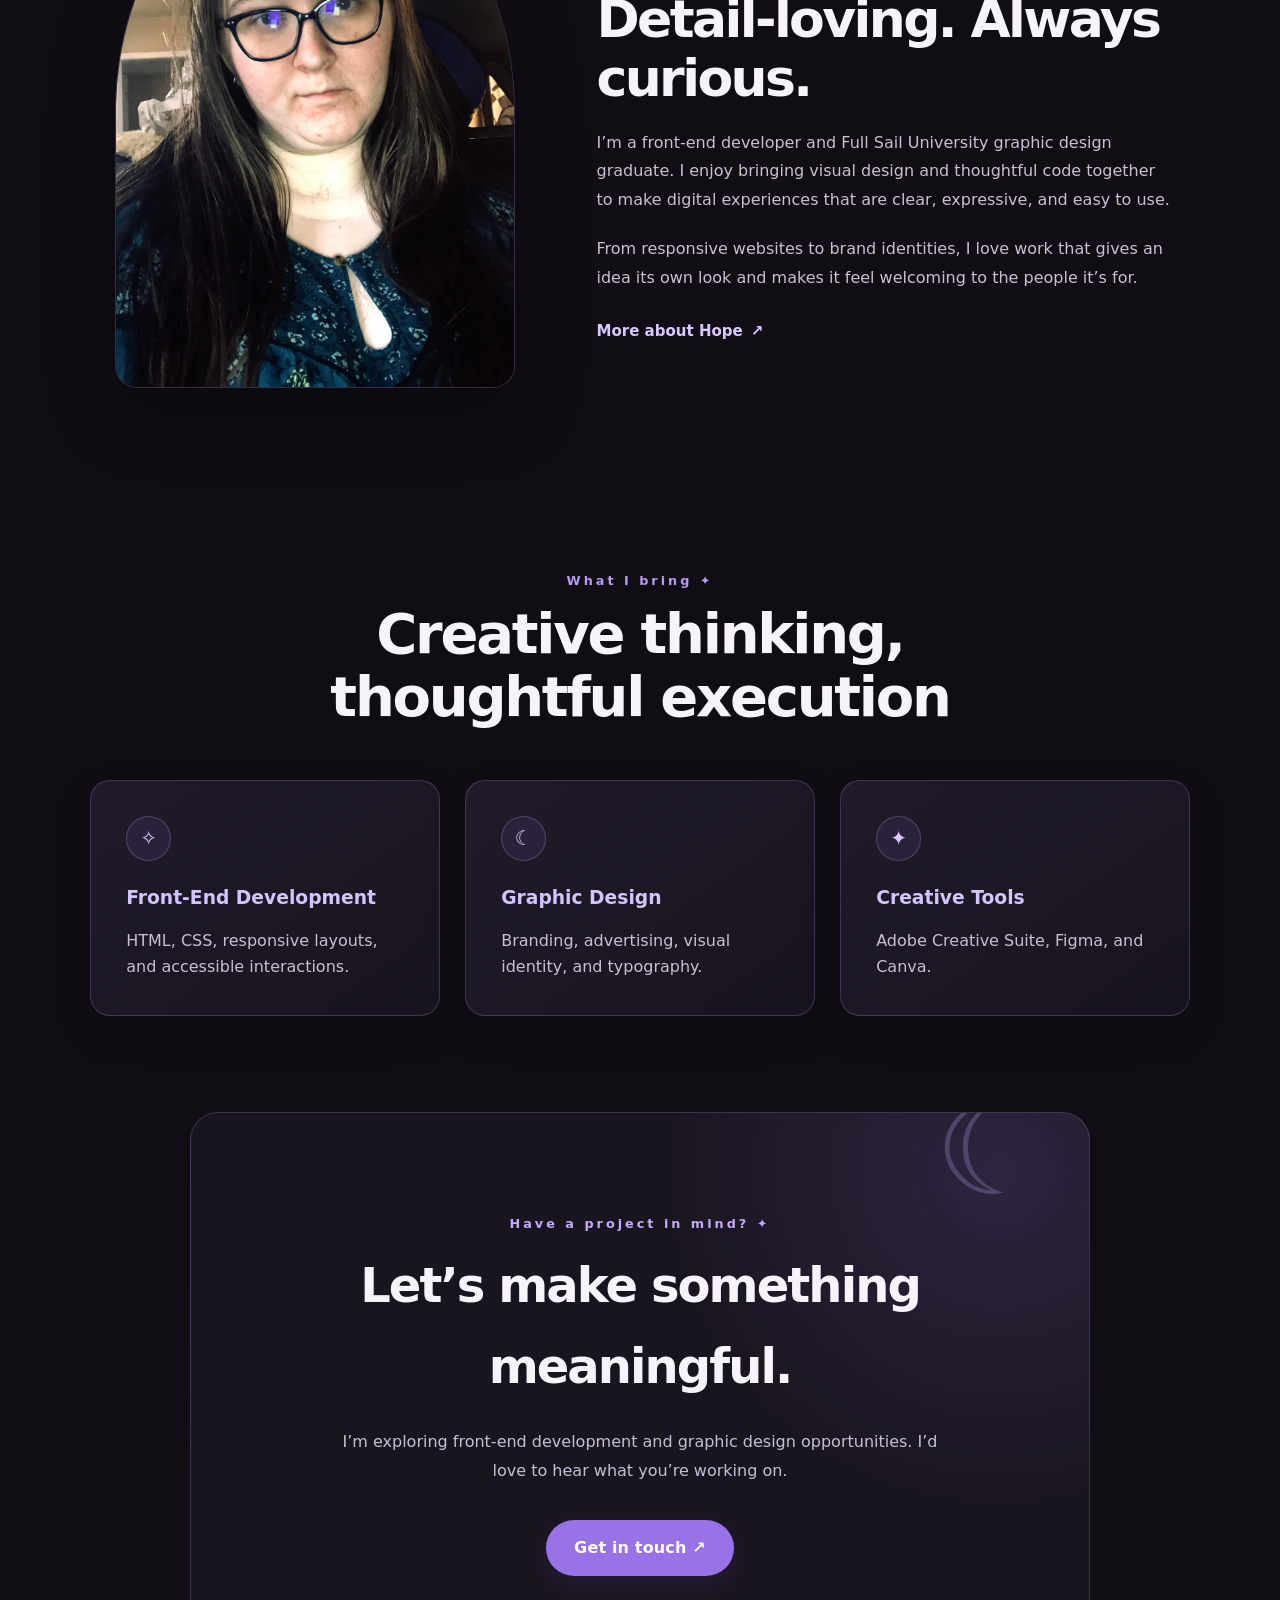
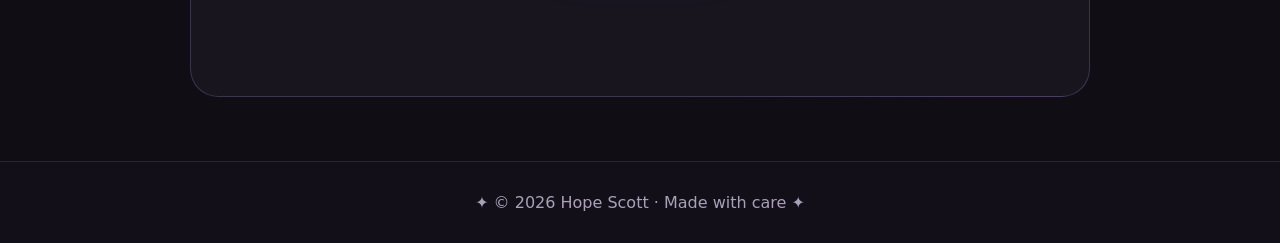
==== commit 8ed67d6f: "Make the celestial animation control clearly visible" ====
--- a/index.html
+++ b/index.html
@@ -46,7 +46,7 @@
                 <a href="/contact/" class="secondary-btn">Let's connect</a>
             </div>
         </div>
-        <label class="cursor-light-toggle" hidden><input id="cursor-light-toggle" type="checkbox"><span aria-hidden="true">✦</span> Play interactive moon &amp; stars</label>
+        <div class="sky-motion-control"><button class="cursor-light-toggle" id="sky-motion-toggle" type="button" aria-pressed="false" aria-describedby="sky-motion-status" disabled><span aria-hidden="true">✦</span> Play moon &amp; stars</button><p class="sky-motion-status" id="sky-motion-status" role="status" aria-live="polite">Move your pointer through the sky to guide the moonlight.</p></div>
         <p class="hero-note"><span aria-hidden="true">✧</span> Web · Brand · Visual design</p>
     </section>
 
--- a/css/style.css
+++ b/css/style.css
@@ -2437,3 +2437,84 @@
         background-position: center;
     }
 }
+
+
+/* Opt-in animated night sky. It remains still until a visitor enables it. */
+.signature-hero::after {
+    inset: -8px;
+    transform: translate3d(var(--star-x, 0px), var(--star-y, 0px), 0);
+}
+
+.signature-hero.sky-motion-active::after {
+    animation: star-field-drift 24s ease-in-out infinite alternate;
+}
+
+.signature-hero.sky-motion-active .hero-star {
+    animation: star-glimmer 4.8s ease-in-out infinite !important;
+}
+
+.signature-hero.sky-motion-active .hero-star-two {
+    animation-delay: 1.3s !important;
+}
+
+.signature-hero.sky-motion-active .hero-moon {
+    animation: moon-drift 12s ease-in-out infinite !important;
+    translate: var(--moon-x, 0px) var(--moon-y, 0px);
+}
+
+.signature-hero.sky-motion-active .cursor-moonlight {
+    opacity: 1;
+}
+
+.shooting-star {
+    position: absolute;
+    z-index: 1;
+    top: 18%;
+    left: 44%;
+    width: clamp(90px, 13vw, 180px);
+    height: 2px;
+    opacity: 0;
+    pointer-events: none;
+    transform: rotate(28deg);
+    transform-origin: left center;
+    background: linear-gradient(90deg, rgba(231, 215, 255, 0.92), rgba(192, 157, 255, 0.46) 38%, transparent);
+    filter: drop-shadow(0 0 5px rgba(198, 165, 255, 0.8));
+}
+
+.signature-hero.sky-motion-active .shooting-star-one {
+    animation: shooting-star 12s ease-out infinite;
+    animation-delay: 2s;
+}
+
+.signature-hero.sky-motion-active .shooting-star-two {
+    top: 34%;
+    left: 73%;
+    width: 110px;
+    animation: shooting-star 15s ease-out infinite;
+    animation-delay: 8s;
+}
+
+@keyframes star-field-drift {
+    from { background-position: 0 0, 0 0, 0 0, 0 0, 0 0, 0 0, 0 0, 0 0, 0 0; }
+    to { background-position: 0 0, 3px -5px, -4px 3px, 5px 2px, -2px -4px, 3px 5px, -5px -3px, 4px -2px, -3px 4px; }
+}
+
+@keyframes shooting-star {
+    0%, 9% { opacity: 0; transform: translate3d(0, 0, 0) rotate(28deg); }
+    12% { opacity: 0.92; }
+    26% { opacity: 0; transform: translate3d(250px, 118px, 0) rotate(28deg); }
+    100% { opacity: 0; transform: translate3d(250px, 118px, 0) rotate(28deg); }
+}
+
+@media (prefers-reduced-motion: reduce) {
+    .signature-hero.sky-motion-active::after,
+    .signature-hero.sky-motion-active .hero-star,
+    .signature-hero.sky-motion-active .hero-moon,
+    .signature-hero.sky-motion-active .shooting-star {
+        animation: none !important;
+    }
+
+    .signature-hero.sky-motion-active .cursor-moonlight {
+        opacity: 0;
+    }
+}
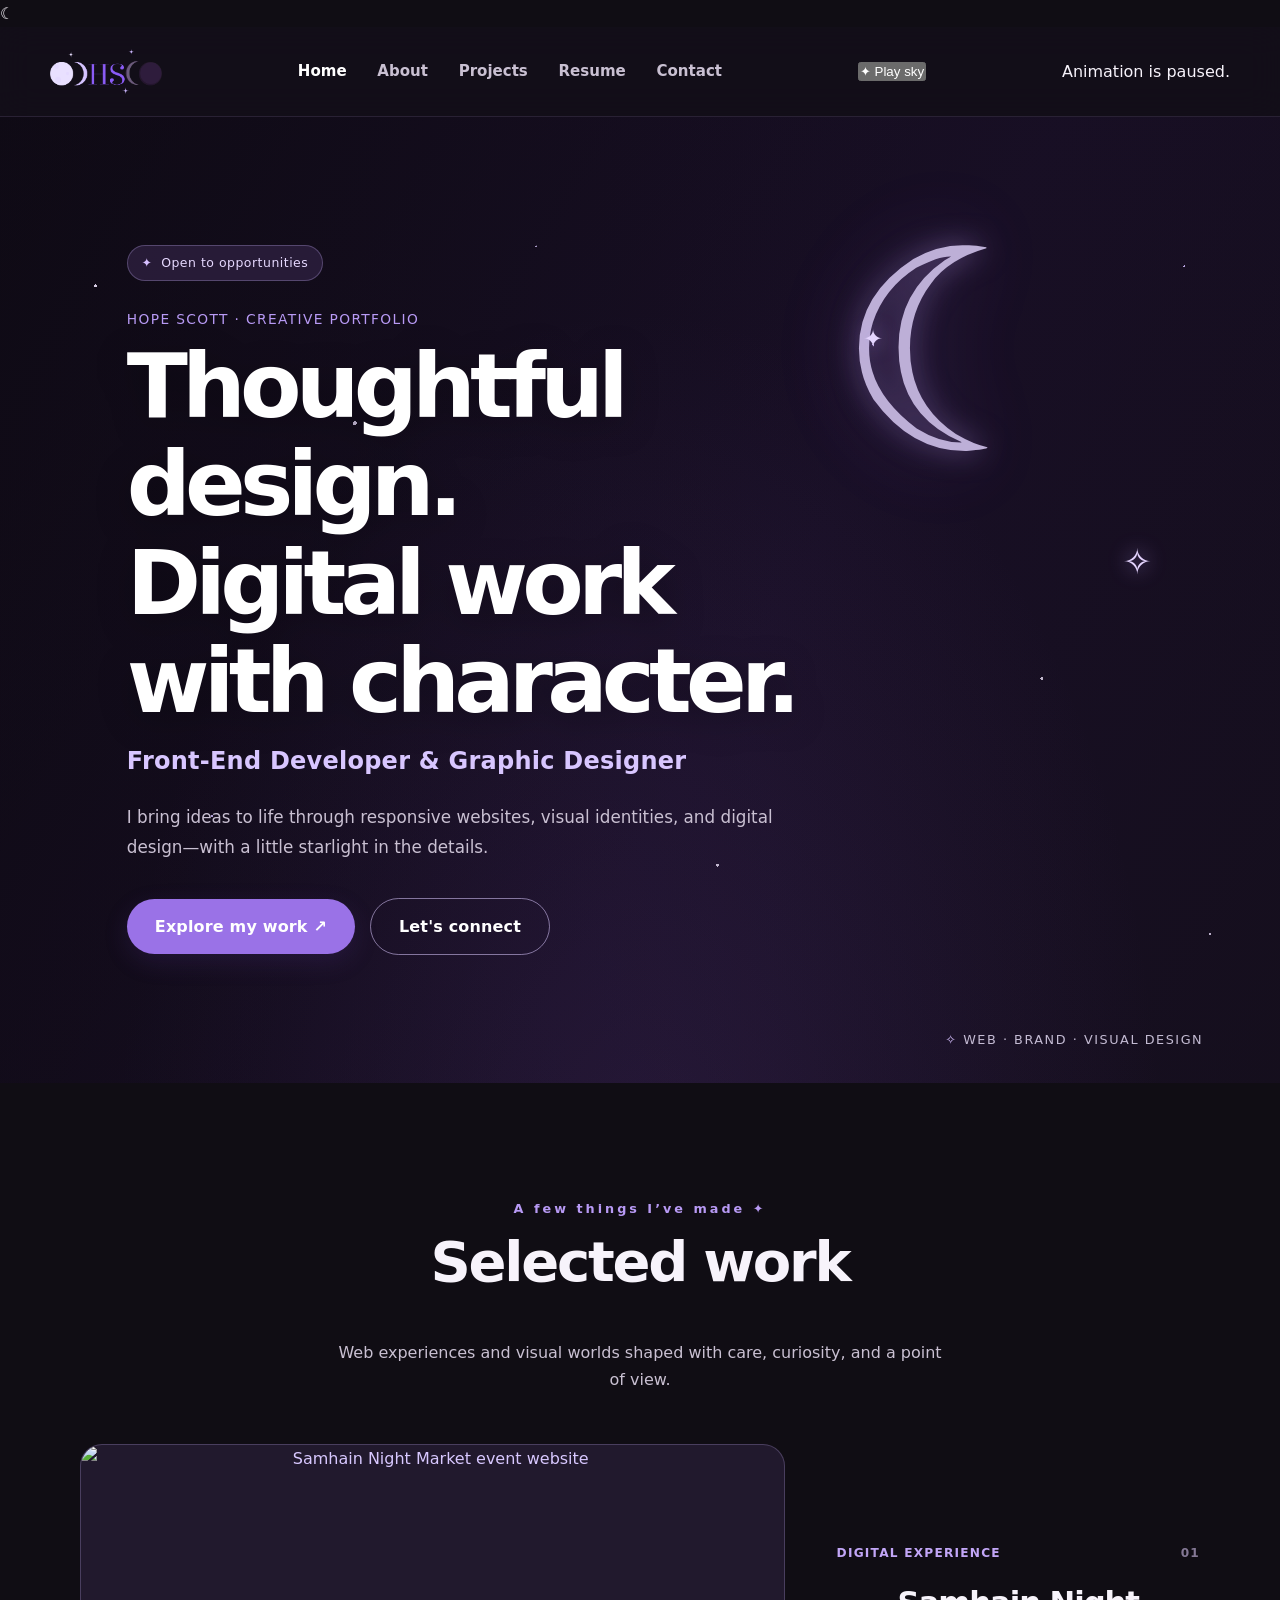
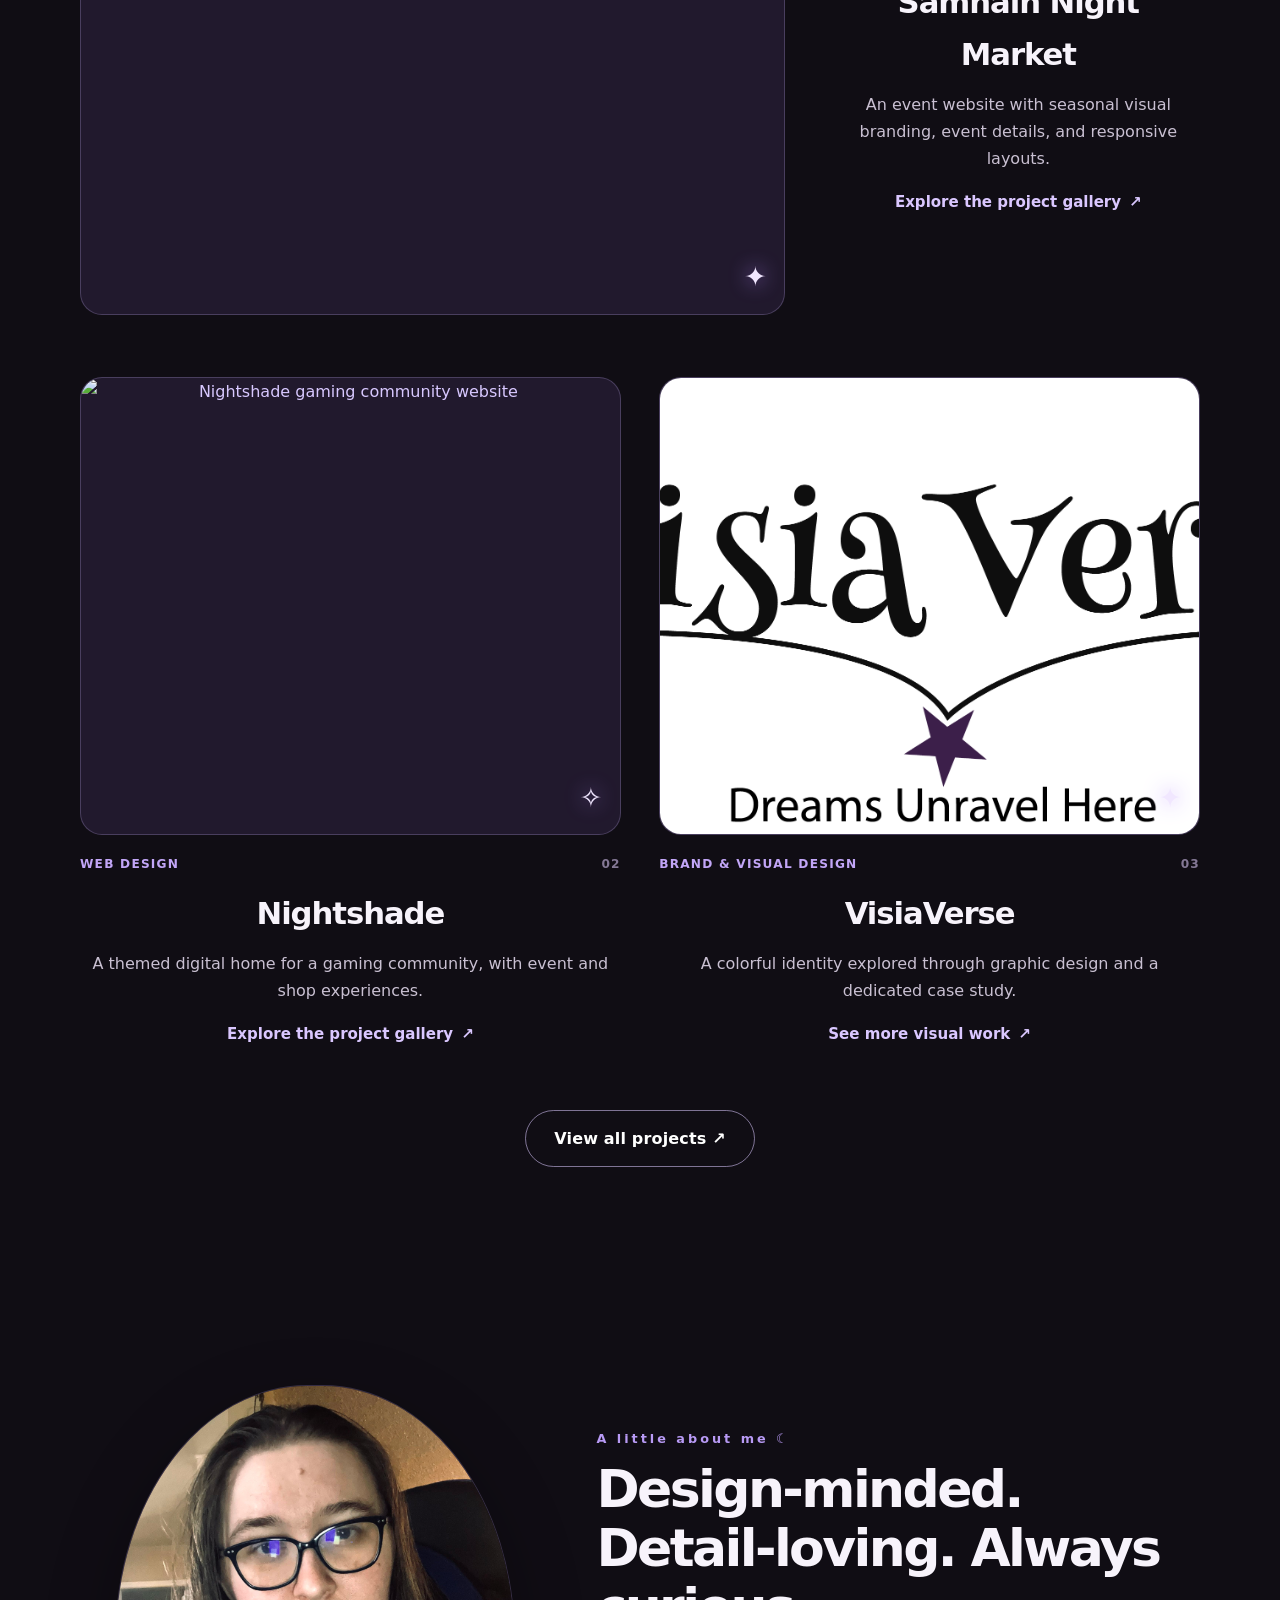
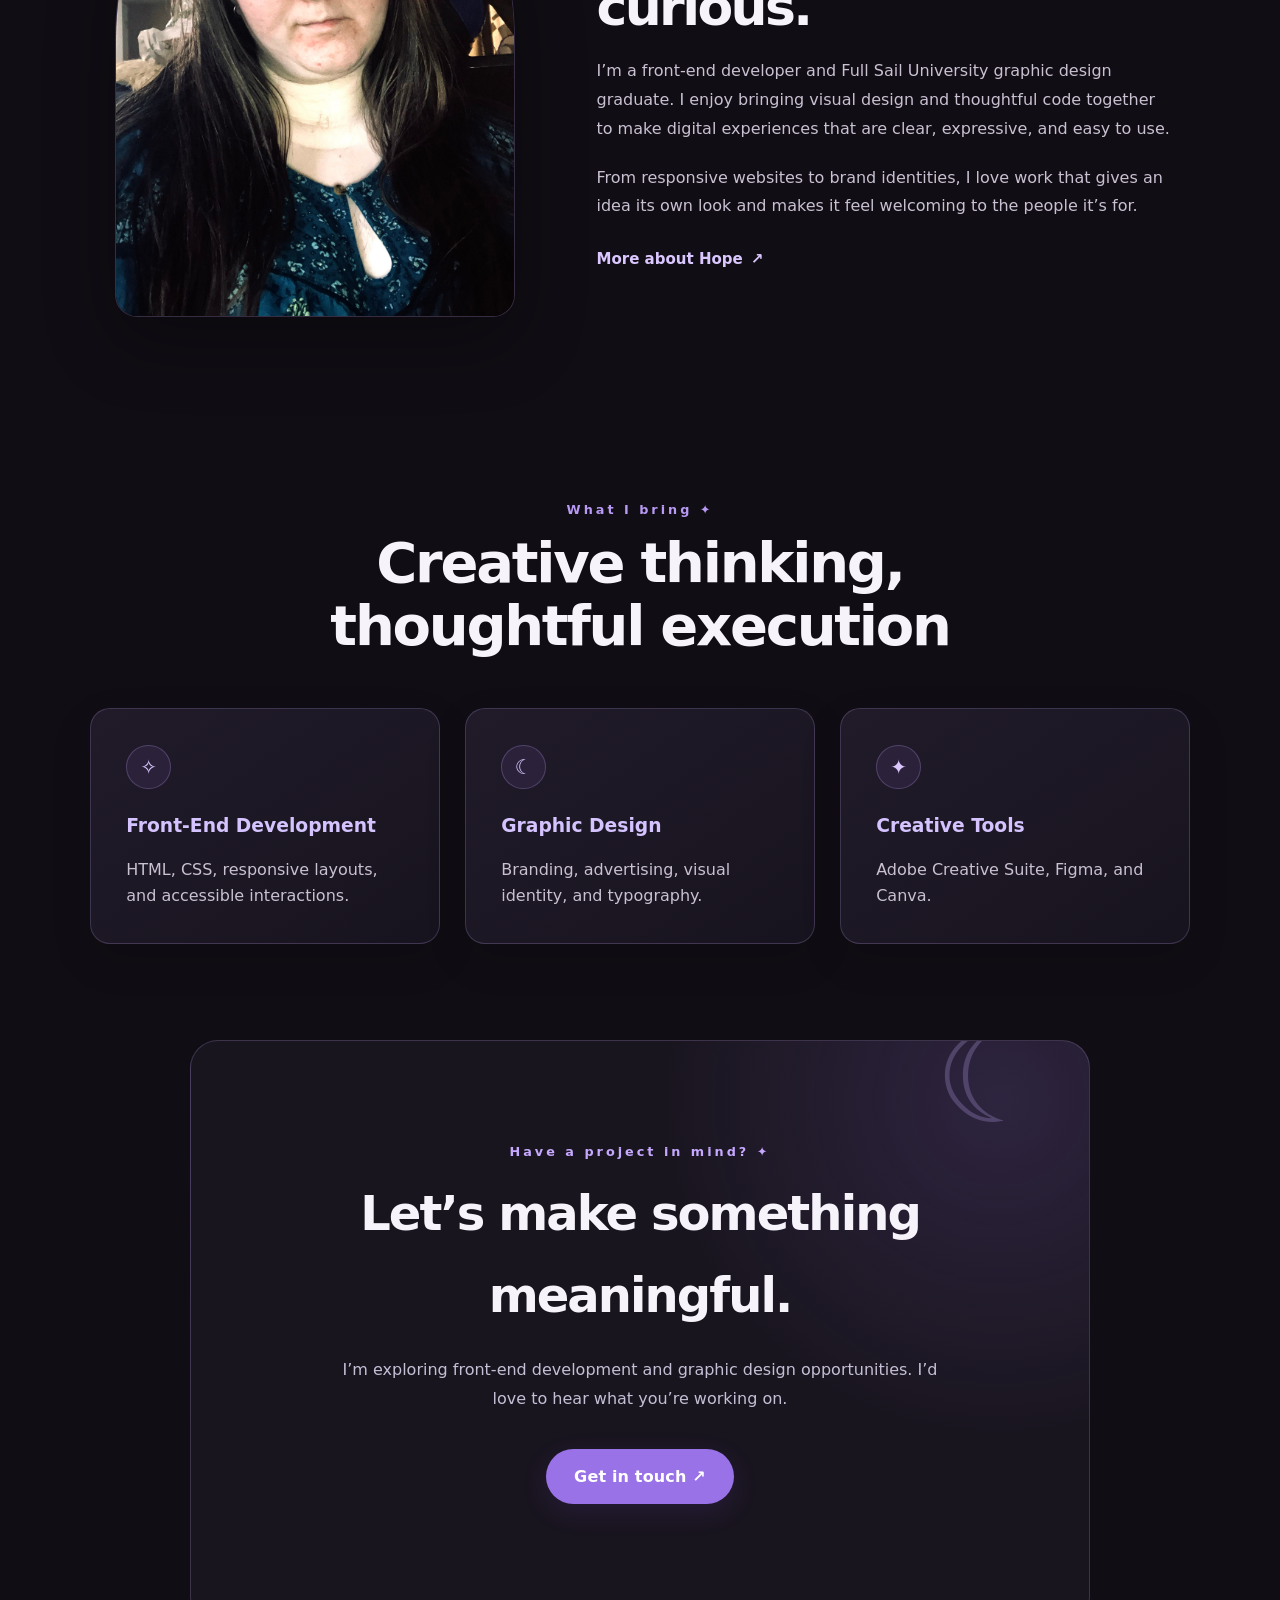
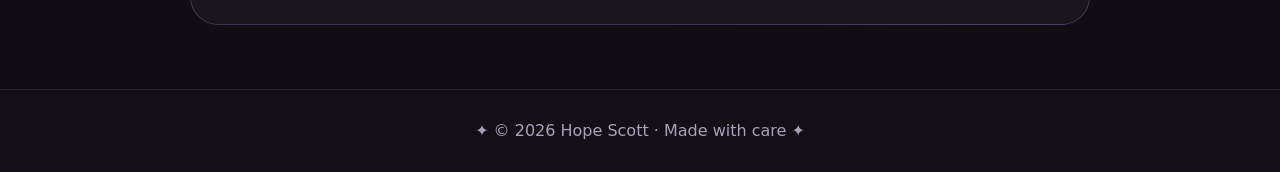
==== commit 5c45c24d: "Add site-wide sky control and background layer" ====
--- a/index.html
+++ b/index.html
@@ -11,6 +11,13 @@
     <link rel="icon" type="image/png" href="/images/hope-scott-favicon.png">
 </head>
 <body>
+<div class="site-sky" aria-hidden="true">
+    <span class="site-sky-stars"></span>
+    <span class="site-sky-moon">☾</span>
+    <span class="site-sky-light"></span>
+    <span class="site-sky-shooting site-sky-shooting-one"></span>
+    <span class="site-sky-shooting site-sky-shooting-two"></span>
+</div>
 <header>
     <nav>
         <a href="/" class="site-logo" aria-label="Hope Scott home">
@@ -24,6 +31,8 @@
             <li><a href="/resume/">Resume</a></li>
             <li><a href="/contact/">Contact</a></li>
         </ul>
+        <button class="sky-motion-toggle" id="sky-motion-toggle" type="button" aria-pressed="false" aria-describedby="sky-motion-status" disabled><span aria-hidden="true">✦</span> <span class="sky-toggle-label">Play sky</span></button>
+        <span id="sky-motion-status" class="visually-hidden" role="status" aria-live="polite">Animation is paused.</span>
     </nav>
 </header>
 
@@ -46,7 +55,7 @@
                 <a href="/contact/" class="secondary-btn">Let's connect</a>
             </div>
         </div>
-        <div class="sky-motion-control"><button class="cursor-light-toggle" id="sky-motion-toggle" type="button" aria-pressed="false" aria-describedby="sky-motion-status" disabled><span aria-hidden="true">✦</span> Play moon &amp; stars</button><p class="sky-motion-status" id="sky-motion-status" role="status" aria-live="polite">Move your pointer through the sky to guide the moonlight.</p></div>
+        
         <p class="hero-note"><span aria-hidden="true">✧</span> Web · Brand · Visual design</p>
     </section>
 
--- a/css/style.css
+++ b/css/style.css
@@ -2518,3 +2518,68 @@
         opacity: 0;
     }
 }
+
+
+/* Always-visible, keyboard-accessible play/pause control. */
+.sky-motion-control {
+    position: absolute;
+    z-index: 3;
+    left: clamp(1.25rem, 6vw, 5rem);
+    bottom: 1.25rem;
+    display: grid;
+    justify-items: start;
+    gap: 0.35rem;
+    max-width: min(24rem, calc(100% - 2rem));
+}
+
+.cursor-light-toggle {
+    position: static;
+    display: inline-flex;
+    align-items: center;
+    gap: 0.55rem;
+    min-height: 44px;
+    padding: 0.55rem 0.9rem;
+    color: #f0e6ff;
+    background: rgba(29, 21, 42, 0.96);
+    border: 1px solid rgba(205, 183, 255, 0.48);
+    border-radius: 999px;
+    font: inherit;
+    font-size: 0.82rem;
+    font-weight: 650;
+    cursor: pointer;
+}
+
+.cursor-light-toggle:hover:not(:disabled) {
+    background: #392850;
+}
+
+.cursor-light-toggle:disabled {
+    color: #c6bdcf;
+    background: rgba(29, 21, 42, 0.9);
+    border-color: rgba(205, 183, 255, 0.24);
+    cursor: not-allowed;
+}
+
+.sky-motion-status {
+    margin: 0;
+    max-width: 24rem;
+    color: #e4d9f1;
+    font-size: 0.72rem;
+    line-height: 1.4;
+    text-shadow: 0 1px 6px #100b17;
+}
+
+@media (max-width: 768px) {
+    .sky-motion-control {
+        left: 1rem;
+        bottom: 3.25rem;
+    }
+
+    .cursor-light-toggle {
+        font-size: 0.76rem;
+    }
+
+    .sky-motion-status {
+        max-width: 19rem;
+    }
+}
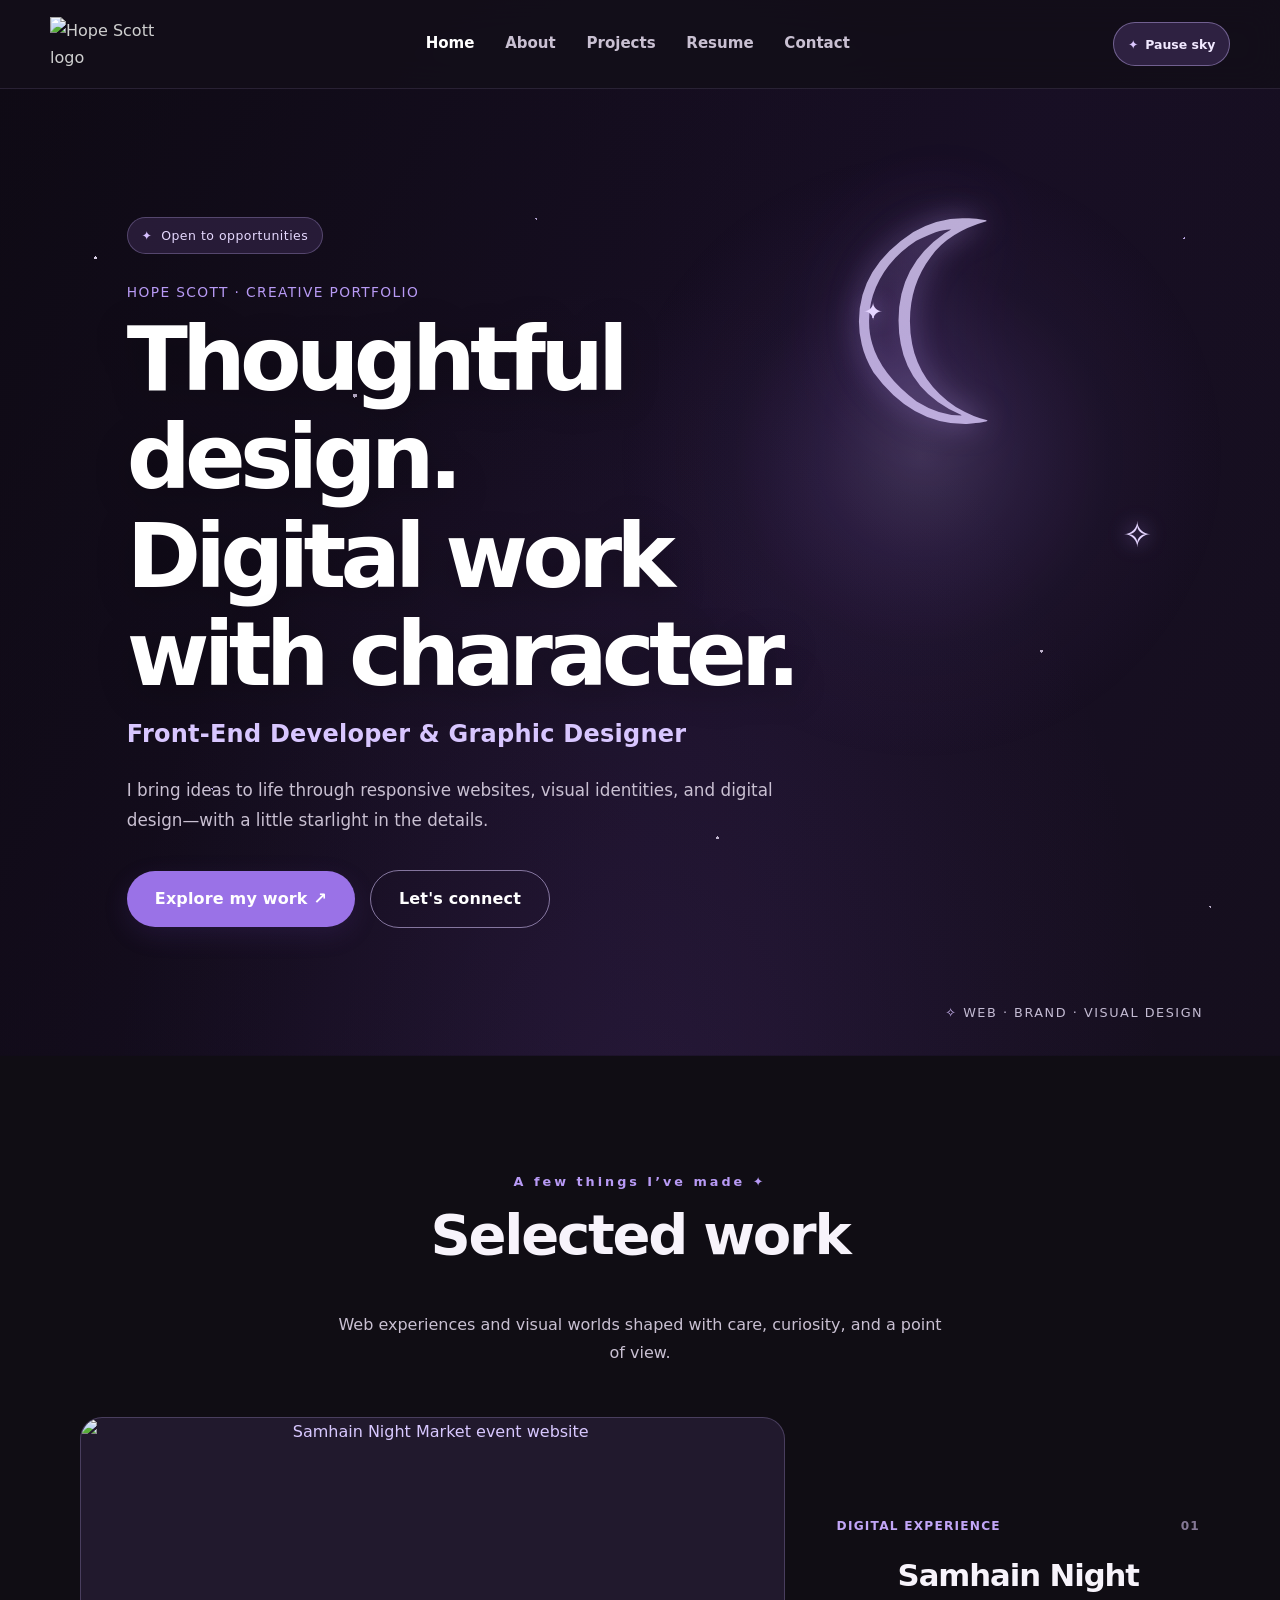
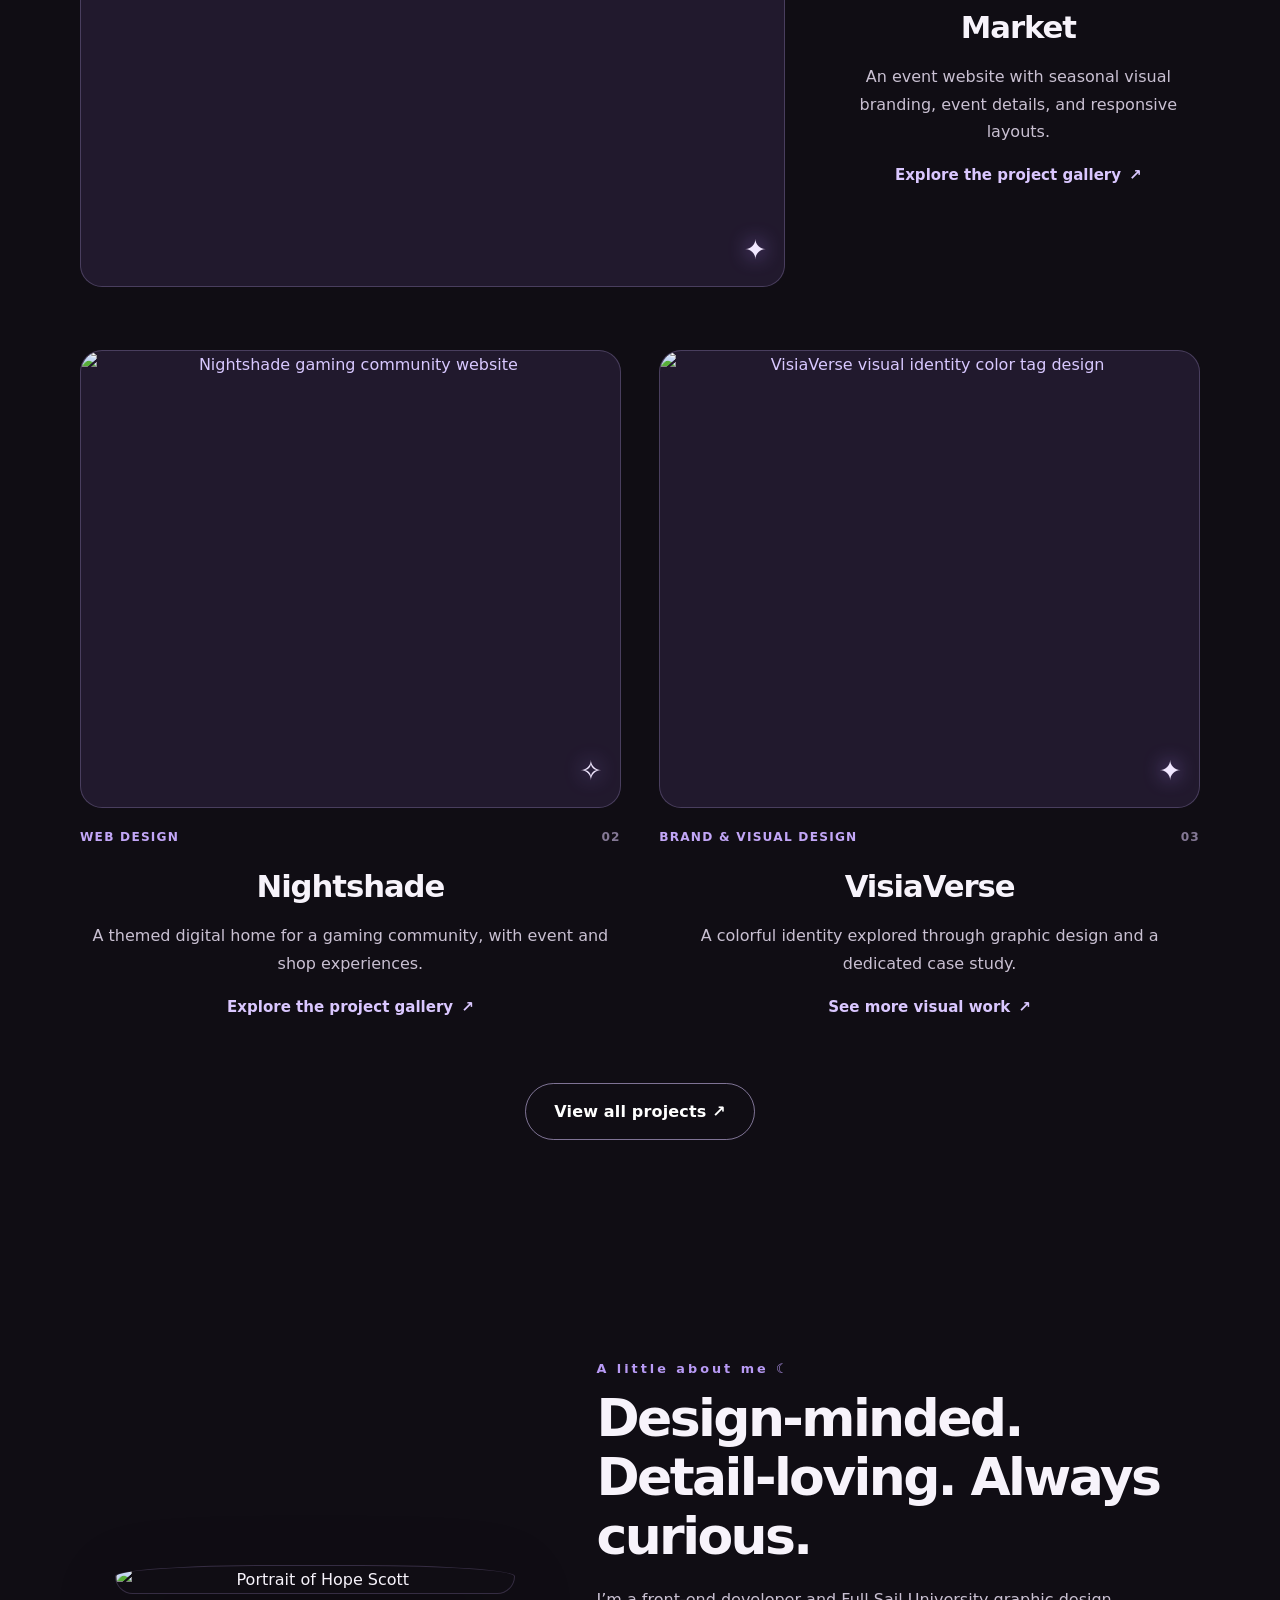
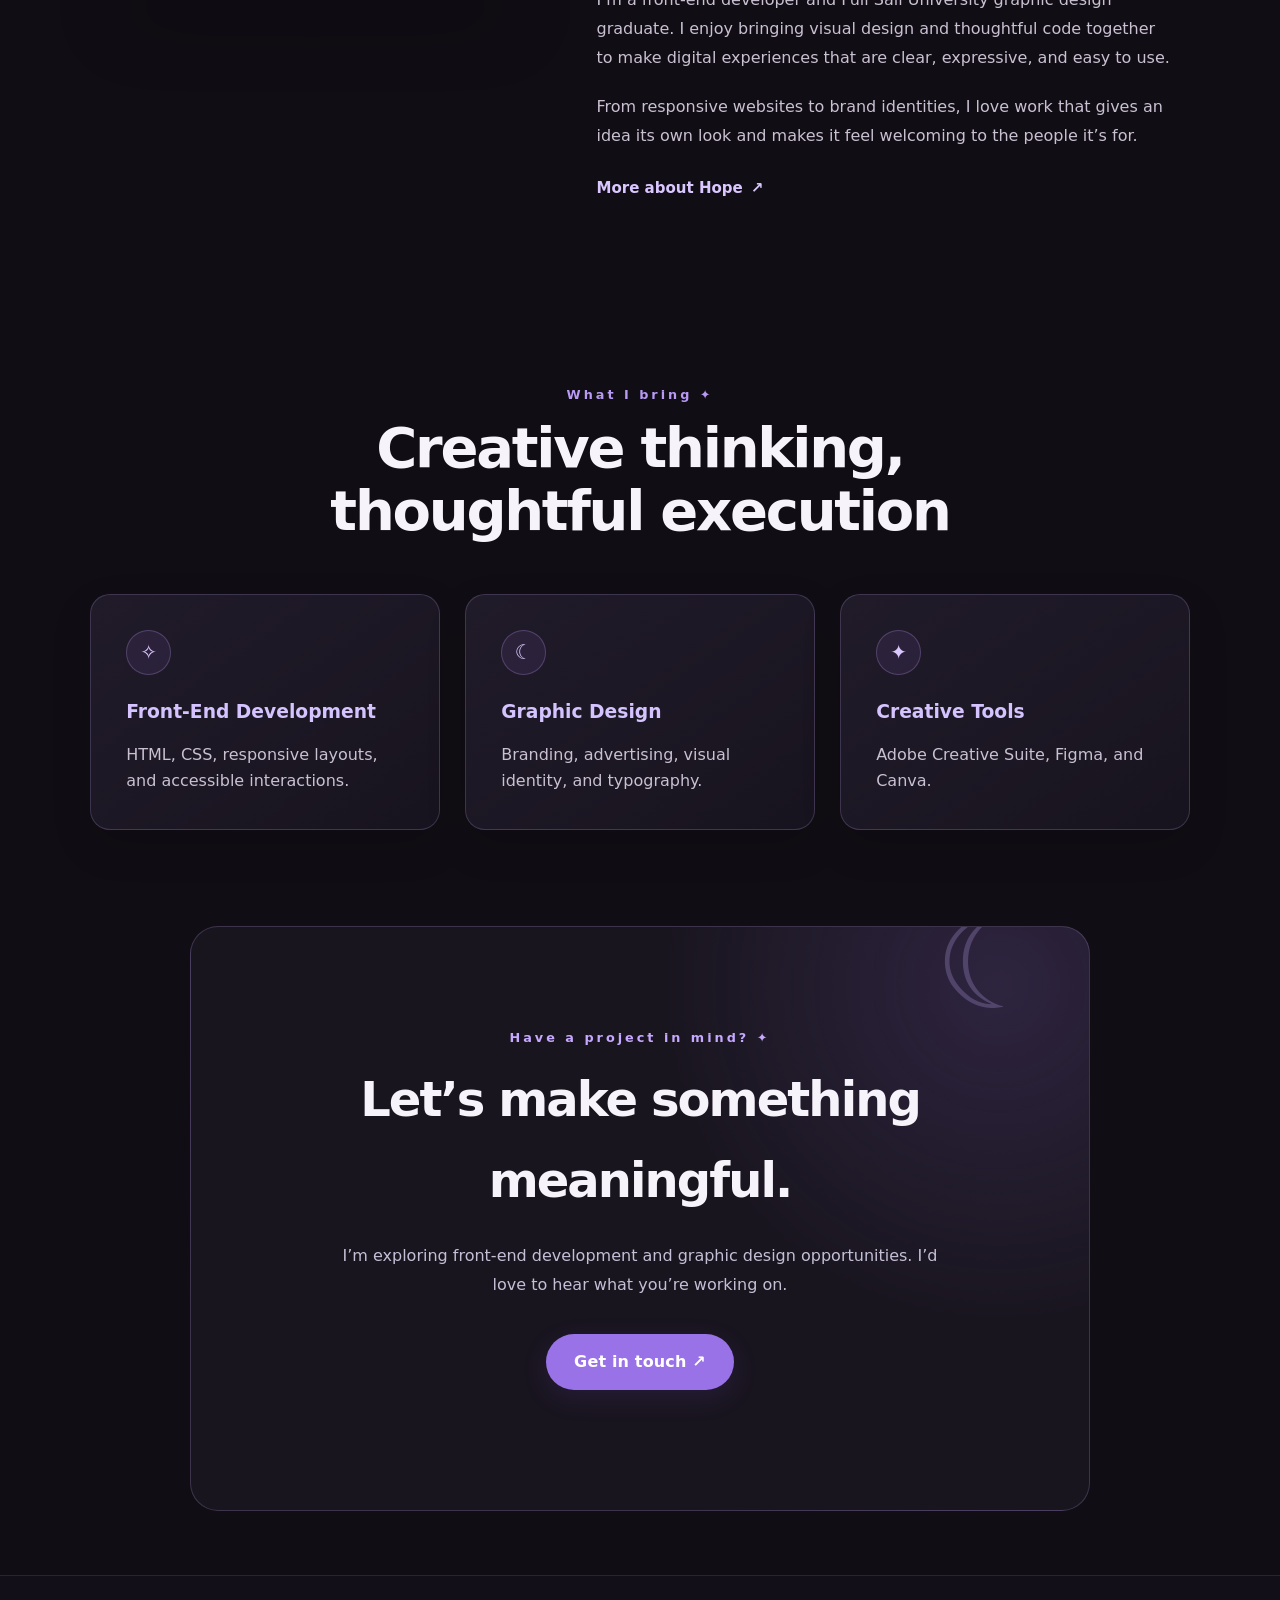
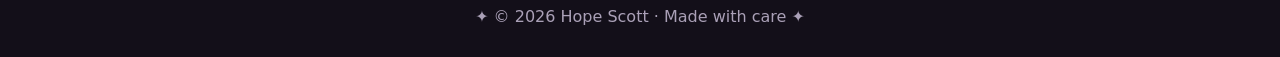
==== commit 5ff7e211: "Refresh project visuals and smooth home scrolling" ====
--- a/index.html
+++ b/index.html
@@ -8,9 +8,9 @@
     <meta name="theme-color" content="#17121d">
     <link rel="canonical" href="https://hopescottcreative.is-not-a.dev/">
     <link rel="stylesheet" href="/css/style.css">
-    <link rel="icon" type="image/png" href="/images/hope-scott-favicon.png">
+    <link rel="icon" type="image/png" href="https://hopescottcreative.is-not-a.dev/images/hope-scott-favicon.png">
 </head>
-<body>
+<body class="home-page">
 <div class="site-sky" aria-hidden="true">
     <span class="site-sky-stars"></span>
     <span class="site-sky-moon">☾</span>
@@ -21,7 +21,7 @@
 <header>
     <nav>
         <a href="/" class="site-logo" aria-label="Hope Scott home">
-            <img src="/images/hslogo02.png" alt="Hope Scott logo">
+            <img src="https://hopescottcreative.is-not-a.dev/images/hslogo02.png" alt="Hope Scott logo">
         </a>
         <button class="menu-toggle" type="button" aria-label="Open navigation menu" aria-expanded="false" aria-controls="primary-navigation">☰</button>
         <ul class="nav-links" id="primary-navigation">
@@ -68,7 +68,7 @@
         <div class="editorial-work-grid">
             <article class="editorial-project editorial-project-wide">
                 <a class="editorial-image" href="/projects/" aria-label="Explore Samhain Night Market in the projects gallery">
-                    <img src="/images/samhain-night-market/samhainnightmarket.png" alt="Samhain Night Market event website">
+                    <img src="https://hopescottcreative.is-not-a.dev/images/samhain-night-market/samhainnightmarket.png" alt="Samhain Night Market event website">
                     <span class="image-star" aria-hidden="true">✦</span>
                 </a>
                 <div class="editorial-project-copy">
@@ -80,7 +80,7 @@
             </article>
             <article class="editorial-project">
                 <a class="editorial-image" href="/projects/" aria-label="Explore Nightshade in the projects gallery">
-                    <img src="/images/nightshade/nightshadehome.png" alt="Nightshade gaming community website">
+                    <img src="https://hopescottcreative.is-not-a.dev/images/nightshade/nightshadehome.png" alt="Nightshade gaming community website">
                     <span class="image-star" aria-hidden="true">✧</span>
                 </a>
                 <div class="editorial-project-copy">
@@ -92,7 +92,7 @@
             </article>
             <article class="editorial-project">
                 <a class="editorial-image" href="/projects/" aria-label="Explore visual design work in the projects gallery">
-                    <img src="/images/additional-artwork/visiaversecolortag.png" alt="VisiaVerse visual identity color tag design">
+                    <img src="https://hopescottcreative.is-not-a.dev/images/additional-artwork/visiaversecolortag.png" alt="VisiaVerse visual identity color tag design">
                     <span class="image-star" aria-hidden="true">✦</span>
                 </a>
                 <div class="editorial-project-copy">
@@ -111,7 +111,7 @@
     <section id="home-intro" class="home-about">
         <div class="home-intro-container">
             <div class="home-photo">
-                <img src="/images/hope.jpg" alt="Portrait of Hope Scott" loading="lazy">
+                <img src="https://hopescottcreative.is-not-a.dev/images/hope.jpg" alt="Portrait of Hope Scott" loading="lazy">
             </div>
             <div class="home-intro-text">
                 <p class="section-label">A little about me <span aria-hidden="true">☾</span></p>
@@ -161,4 +161,4 @@
 <footer><p><span aria-hidden="true">✦</span> &copy; 2026 Hope Scott · Made with care <span aria-hidden="true">✦</span></p></footer>
 <script src="/js/script.js"></script>
 </body>
-</html>+</html>
--- a/css/style.css
+++ b/css/style.css
@@ -124,7 +124,7 @@
 
     padding: 100px 30px;
 
-    background-image: url("../images/hopescottcreative_herodesktop.png");
+    background-image: url("https://hopescottcreative.is-not-a.dev/images/hopescottcreative_herodesktop.png");
     background-size: cover;
     background-position: center;
     background-repeat: no-repeat;
@@ -898,7 +898,7 @@
     /* Home Hero */
 
       #hero {
-        background-image: url("../images/hopescottcreative_heromobile.png");
+        background-image: url("https://hopescottcreative.is-not-a.dev/images/hopescottcreative_heromobile.png");
         background-position: center center;
         min-height: 100svh;
     }
@@ -1989,6 +1989,51 @@
         linear-gradient(145deg, #332340, #17131d 78%);
 }
 
+.celestial-case-studies .case-study-preview {
+    isolation: isolate;
+}
+
+.celestial-case-studies .case-study-preview::before {
+    content: "";
+    position: absolute;
+    z-index: 1;
+    inset: 0;
+    background: linear-gradient(180deg, rgba(16, 13, 20, 0.02) 42%, rgba(16, 13, 20, 0.7) 100%);
+    pointer-events: none;
+}
+
+.celestial-case-studies .case-study-preview::after {
+    top: 0.9rem;
+    right: 1rem;
+    bottom: auto;
+    z-index: 2;
+    content: "✦   ·   ✧";
+}
+
+.case-study-thumb {
+    position: absolute;
+    z-index: 0;
+    inset: 0;
+    display: block;
+    width: 100%;
+    height: 100%;
+    object-fit: cover;
+}
+
+.case-study-thumb-hearth {
+    object-position: center 48%;
+}
+
+.case-study-thumb-visia {
+    object-fit: contain;
+    padding: 1rem;
+    background: linear-gradient(135deg, #ded8e8, #d8eff1);
+}
+
+.case-study-thumb-move {
+    object-position: center 26%;
+}
+
 .celestial-case-studies .case-study-preview::before,
 .celestial-case-studies .case-study-preview::after {
     position: absolute;
@@ -2049,6 +2094,15 @@
 
 .celestial-case-studies .case-study-content .text-link {
     margin-top: auto;
+}
+
+.celestial-case-studies .case-study-content .text-link:hover {
+    color: #c4a6f5;
+}
+
+.celestial-case-studies .case-study-card:hover {
+    border-color: #60447b;
+    transform: translateY(-4px);
 }
 
 .celestial-gallery {
@@ -2583,3 +2637,197 @@
         max-width: 19rem;
     }
 }
+
+
+/* Site-wide celestial backdrop. The moving layers stay paused until opted in. */
+body {
+    position: relative;
+    isolation: isolate;
+}
+
+.site-sky {
+    position: fixed;
+    z-index: -1;
+    inset: 0;
+    overflow: hidden;
+    pointer-events: none;
+    background:
+        radial-gradient(ellipse at 50% 110%, rgba(82, 53, 120, 0.16), transparent 60%),
+        linear-gradient(145deg, rgba(16, 12, 23, 0.98), rgba(20, 14, 29, 0.98));
+}
+
+.site-sky-stars {
+    position: absolute;
+    inset: -8px;
+    opacity: 0.48;
+    background:
+        radial-gradient(1.5px 1.5px at 8% 18%, rgba(242, 231, 255, 0.84) 99%, transparent 100%),
+        radial-gradient(1px 1px at 17% 72%, rgba(210, 190, 255, 0.78) 99%, transparent 100%),
+        radial-gradient(2px 2px at 28% 32%, rgba(238, 224, 255, 0.76) 99%, transparent 100%),
+        radial-gradient(1px 1px at 42% 14%, rgba(221, 203, 255, 0.7) 99%, transparent 100%),
+        radial-gradient(1.5px 1.5px at 56% 77%, rgba(242, 231, 255, 0.74) 99%, transparent 100%),
+        radial-gradient(1px 1px at 68% 24%, rgba(218, 197, 255, 0.76) 99%, transparent 100%),
+        radial-gradient(1.5px 1.5px at 81% 58%, rgba(242, 231, 255, 0.74) 99%, transparent 100%),
+        radial-gradient(1px 1px at 92% 16%, rgba(211, 188, 255, 0.8) 99%, transparent 100%),
+        radial-gradient(1px 1px at 94% 84%, rgba(238, 224, 255, 0.72) 99%, transparent 100%);
+    transform: translate3d(var(--site-star-x, 0px), var(--site-star-y, 0px), 0);
+}
+
+.site-sky-moon {
+    position: absolute;
+    top: 9vh;
+    right: 8vw;
+    color: rgba(206, 184, 245, 0.17);
+    font-size: clamp(8rem, 19vw, 16rem);
+    line-height: 1;
+    text-shadow: 0 0 60px rgba(153, 111, 225, 0.14);
+    translate: var(--site-moon-x, 0px) var(--site-moon-y, 0px);
+}
+
+.site-sky-light {
+    position: absolute;
+    inset: 0;
+    opacity: 0;
+    background: radial-gradient(
+        circle 23rem at var(--site-light-x, 50%) var(--site-light-y, 35%),
+        rgba(201, 172, 255, 0.16),
+        rgba(160, 117, 231, 0.08) 40%,
+        transparent 100%
+    );
+}
+
+.site-sky-shooting {
+    position: absolute;
+    top: 18%;
+    left: 16%;
+    width: 150px;
+    height: 2px;
+    opacity: 0;
+    transform: rotate(28deg);
+    transform-origin: left center;
+    background: linear-gradient(90deg, rgba(231, 215, 255, 0.9), rgba(192, 157, 255, 0.42) 38%, transparent);
+    filter: drop-shadow(0 0 5px rgba(198, 165, 255, 0.72));
+}
+
+.site-sky-shooting-two {
+    top: 55%;
+    left: 68%;
+    width: 115px;
+}
+
+body.site-motion-active .site-sky-stars {
+    animation: star-field-drift 24s ease-in-out infinite alternate;
+    opacity: 0.75;
+}
+
+body.site-motion-active .site-sky-moon {
+    animation: moon-drift 12s ease-in-out infinite;
+}
+
+body.site-motion-active .site-sky-light {
+    opacity: 1;
+}
+
+body.site-motion-active .site-sky-shooting-one {
+    animation: shooting-star 13s ease-out infinite;
+    animation-delay: 1.4s;
+}
+
+body.site-motion-active .site-sky-shooting-two {
+    animation: shooting-star 17s ease-out infinite;
+    animation-delay: 7s;
+}
+
+.sky-motion-toggle {
+    display: inline-flex;
+    align-items: center;
+    justify-content: center;
+    gap: 0.42rem;
+    min-height: 44px;
+    padding: 0.48rem 0.85rem;
+    color: #f1e9ff;
+    background: rgba(49, 35, 68, 0.95);
+    border: 1px solid rgba(205, 183, 255, 0.42);
+    border-radius: 999px;
+    font: inherit;
+    font-size: 0.78rem;
+    font-weight: 650;
+    white-space: nowrap;
+    cursor: pointer;
+}
+
+.sky-motion-toggle span:first-child {
+    color: #dcc8ff;
+}
+
+.sky-motion-toggle:hover:not(:disabled) {
+    background: #493260;
+}
+
+.sky-motion-toggle:disabled {
+    color: #c6bdcf;
+    background: rgba(29, 21, 42, 0.85);
+    border-color: rgba(205, 183, 255, 0.22);
+    cursor: not-allowed;
+}
+
+.visually-hidden {
+    position: absolute !important;
+    width: 1px !important;
+    height: 1px !important;
+    padding: 0 !important;
+    margin: -1px !important;
+    overflow: hidden !important;
+    clip: rect(0, 0, 0, 0) !important;
+    white-space: nowrap !important;
+    border: 0 !important;
+}
+
+@media (max-width: 768px) {
+    .sky-motion-toggle {
+        min-height: 42px;
+        padding: 0.4rem 0.68rem;
+        font-size: 0.7rem;
+    }
+
+    .site-sky-moon {
+        top: 11vh;
+        right: 2vw;
+        font-size: 8rem;
+    }
+}
+
+@media (prefers-reduced-motion: reduce) {
+    body.site-motion-active .site-sky-stars,
+    body.site-motion-active .site-sky-moon,
+    body.site-motion-active .site-sky-shooting-one,
+    body.site-motion-active .site-sky-shooting-two {
+        animation: none !important;
+    }
+
+    body.site-motion-active .site-sky-light {
+        opacity: 0;
+    }
+}
+
+
+/* Final refinements: one shared moon, forward-moving shooting stars. */
+.about-hero::after,
+#resume-hero::after,
+.contact-hero::after,
+.thank-you::after {
+    content: none;
+}
+
+.shooting-star,
+.site-sky-shooting {
+    background: linear-gradient(
+        90deg,
+        transparent 0%,
+        rgba(192, 157, 255, 0.34) 56%,
+        rgba(231, 215, 255, 0.96) 100%
+    );
+}
+
+/* Motion starts automatically unless reduced motion is requested.
+   The always-visible navigation control can pause it at any time. */
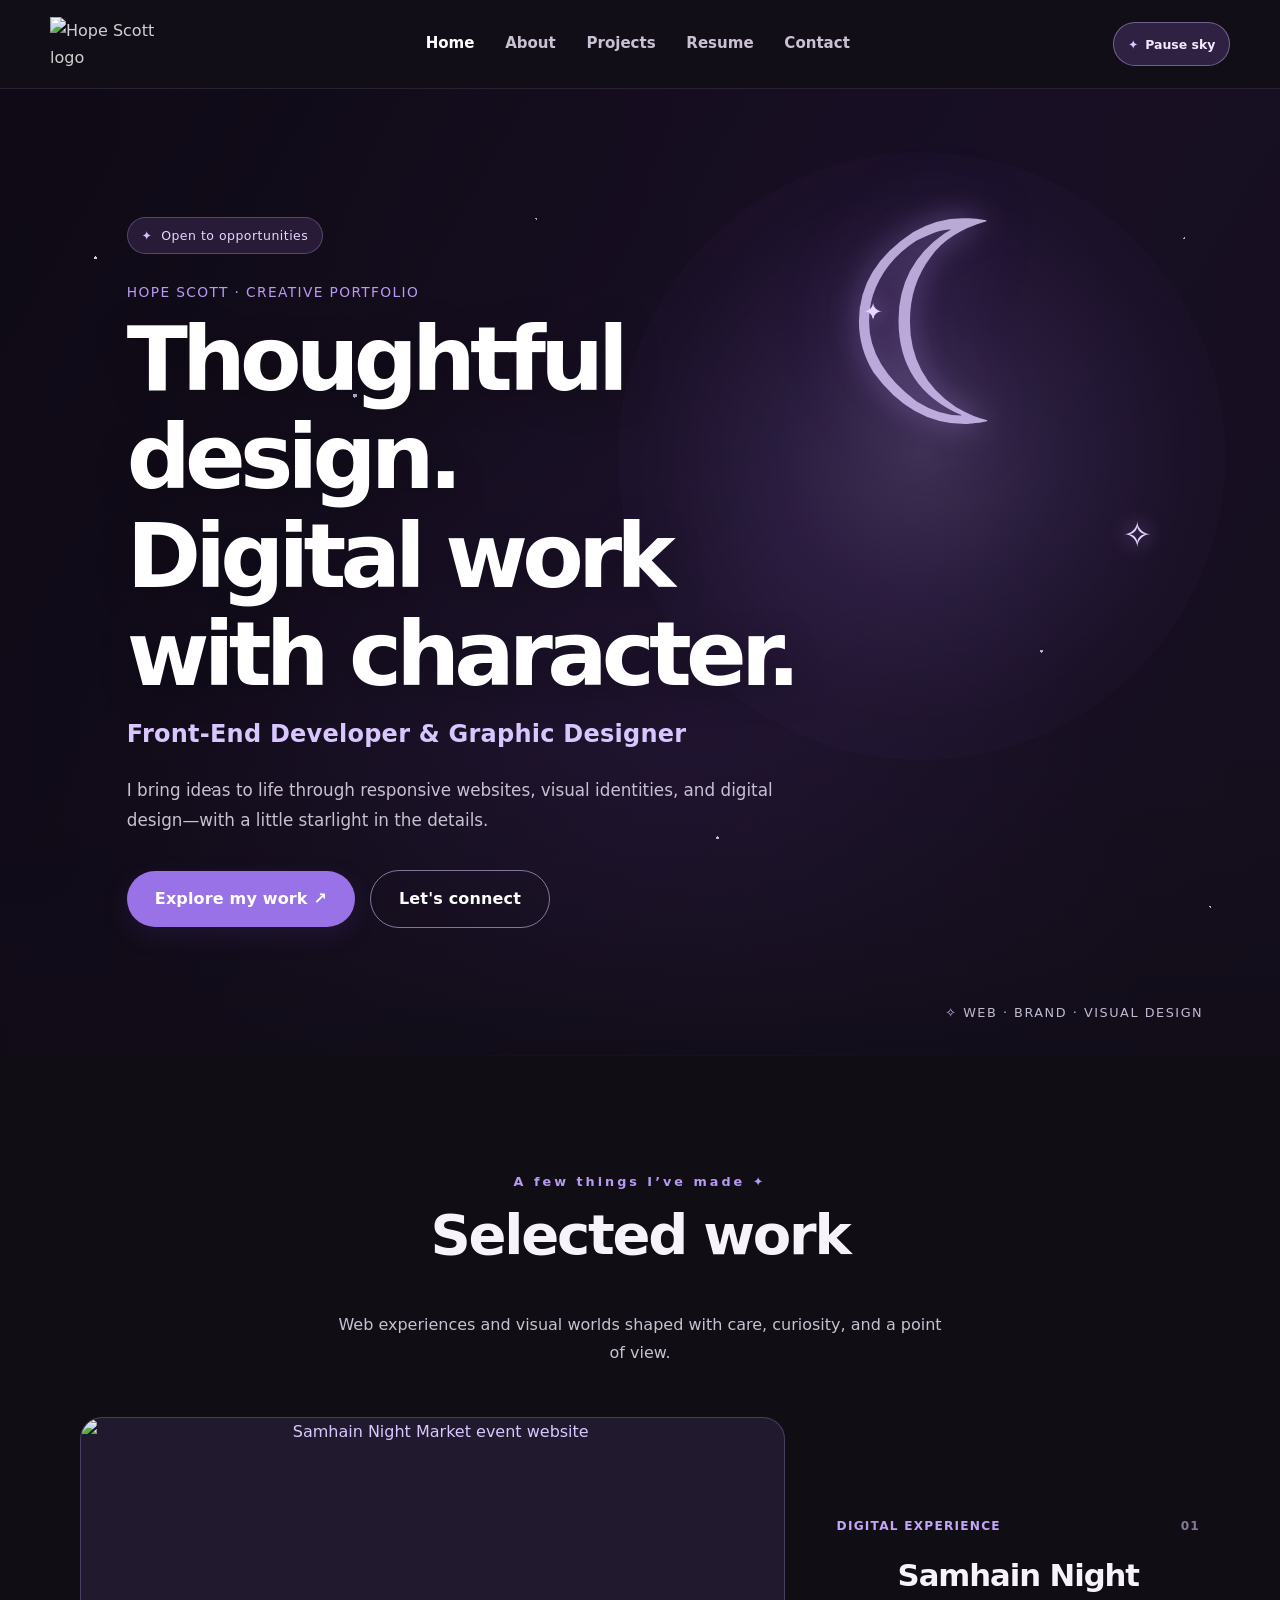
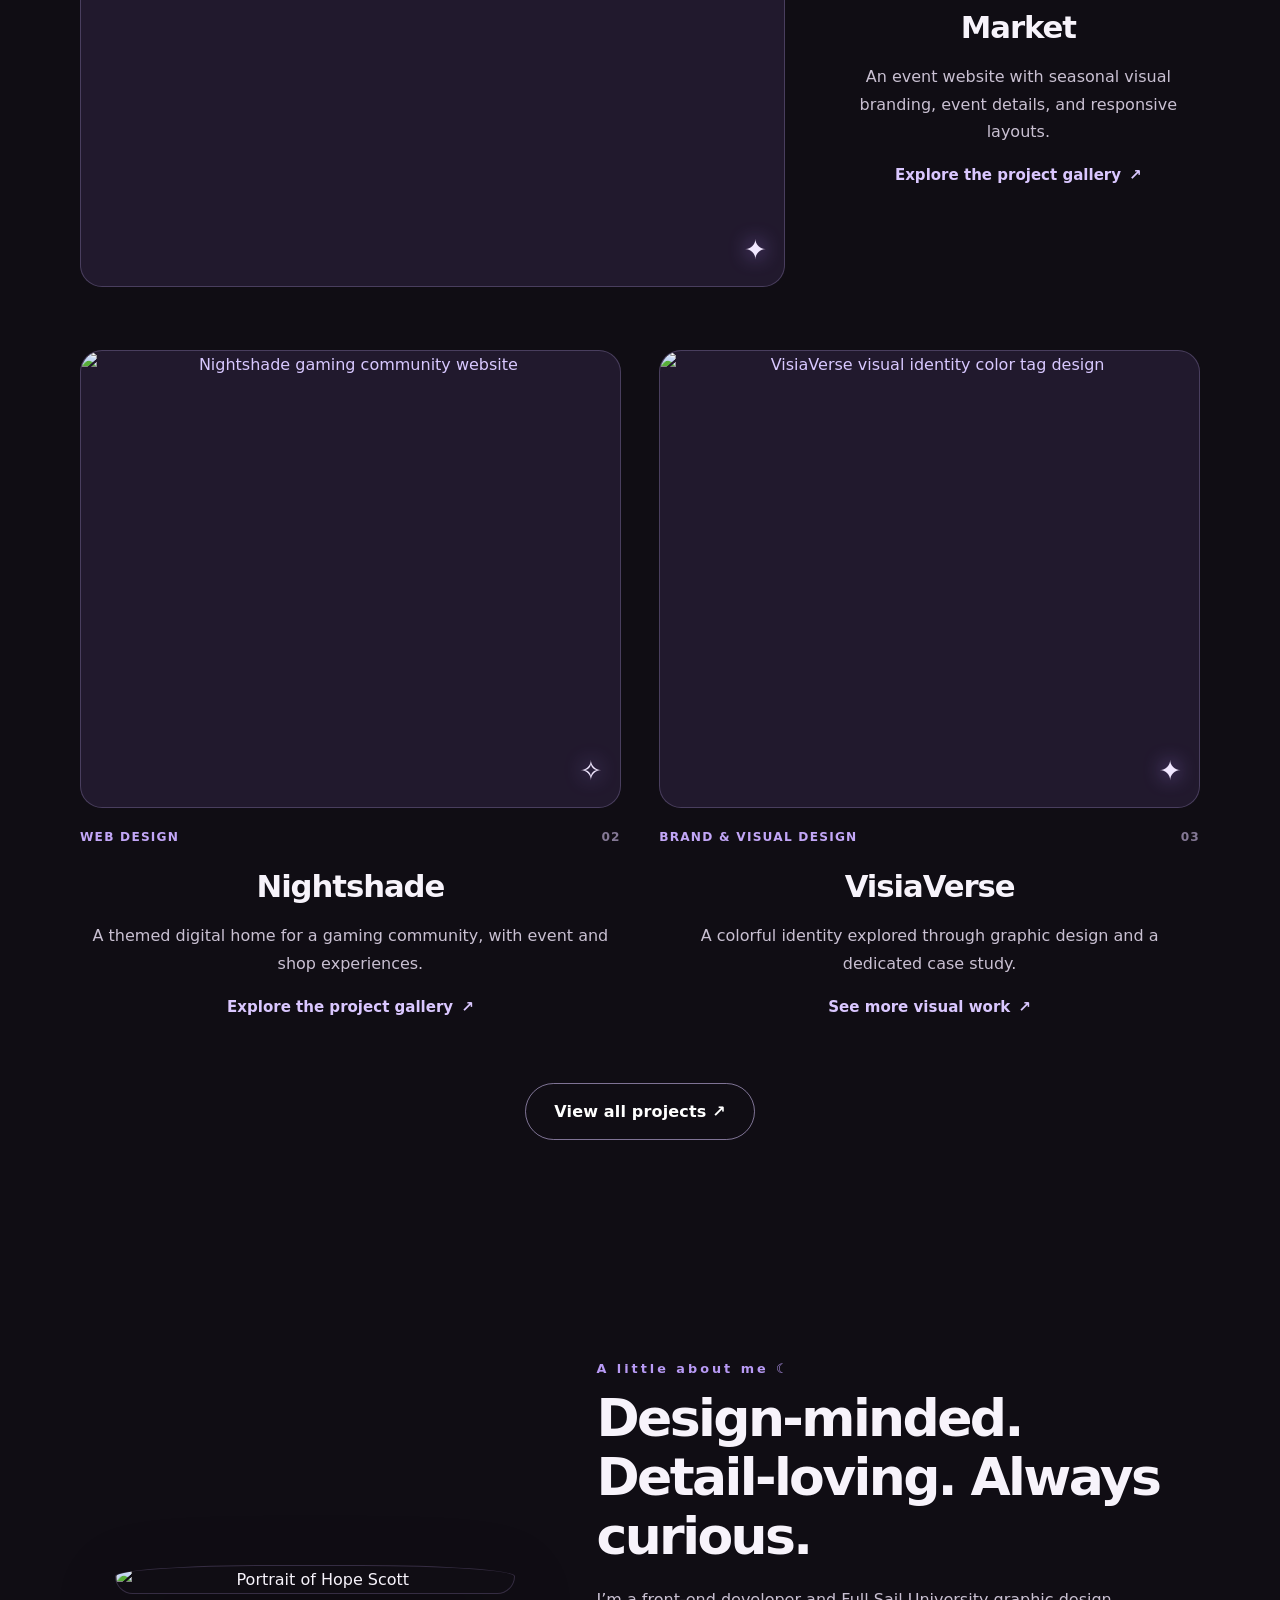
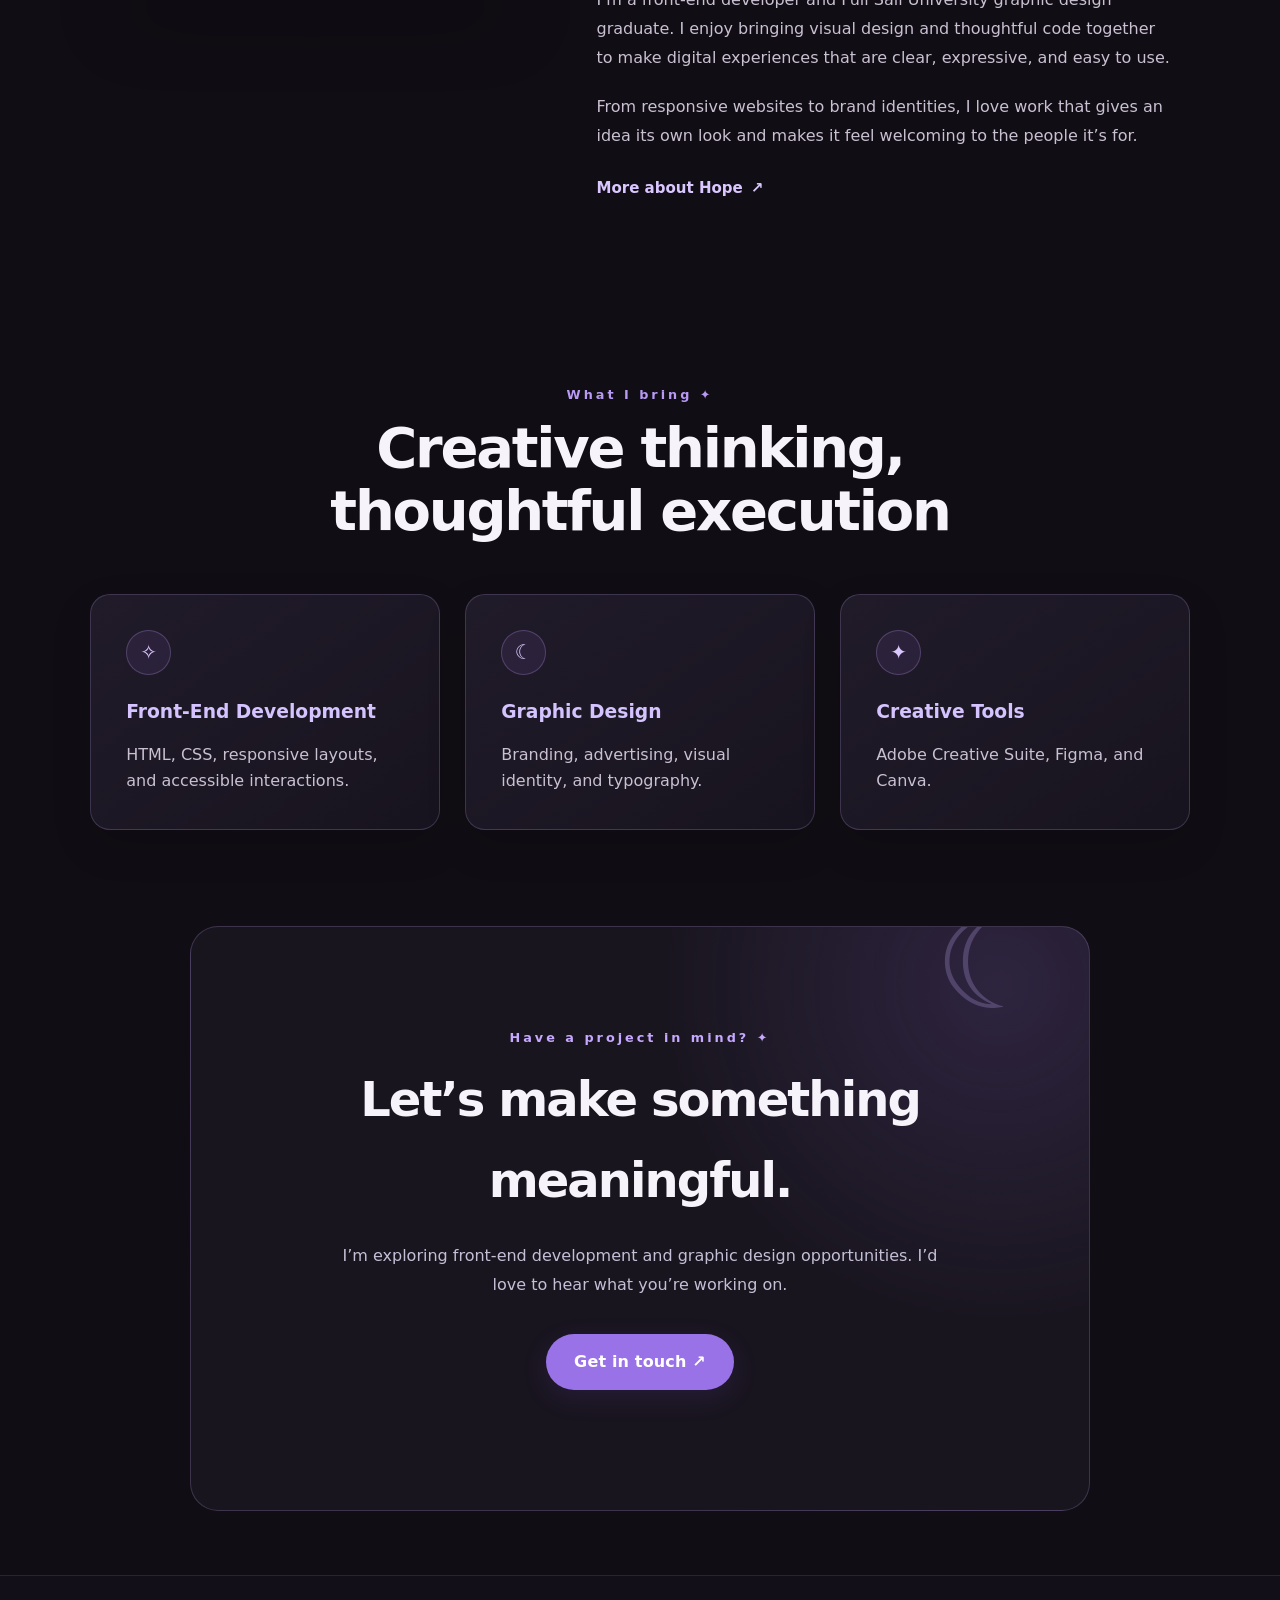
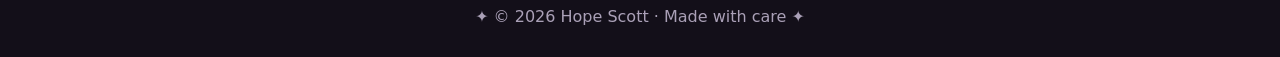
==== commit aef870b0: "Use star favicon across portfolio" ====
--- a/index.html
+++ b/index.html
@@ -8,7 +8,7 @@
     <meta name="theme-color" content="#17121d">
     <link rel="canonical" href="https://hopescottcreative.is-not-a.dev/">
     <link rel="stylesheet" href="/css/style.css">
-    <link rel="icon" type="image/png" href="https://hopescottcreative.is-not-a.dev/images/hope-scott-favicon.png">
+    <link rel="icon" type="image/svg+xml" href="/images/hope-scott-star.svg?v=20261126" sizes="any">
 </head>
 <body class="home-page">
 <div class="site-sky" aria-hidden="true">
--- a/css/style.css
+++ b/css/style.css
@@ -1137,9 +1137,10 @@
     top: 0;
     z-index: 1000;
     padding: 0.7rem clamp(1.1rem, 4vw, 3rem);
-    background: rgba(19, 15, 25, 0.92);
+    background: rgba(19, 15, 25, 0.98);
     border-bottom: 1px solid rgba(202, 177, 255, 0.12);
-    backdrop-filter: blur(16px);
+    backdrop-filter: none;
+    -webkit-backdrop-filter: none;
 }
 
 nav {
@@ -2032,6 +2033,14 @@
 
 .case-study-thumb-move {
     object-position: center 26%;
+}
+
+.celestial-case-studies .case-study-index {
+    z-index: 3;
+    padding: 0.3rem 0.5rem;
+    color: #f1eaff;
+    background: rgba(16, 13, 20, 0.82);
+    border-radius: 999px;
 }
 
 .celestial-case-studies .case-study-preview::before,
@@ -2409,11 +2418,17 @@
 .cursor-moonlight {
     position: absolute;
     z-index: 1;
-    inset: 0;
+    top: 0;
+    left: 0;
+    width: 38rem;
+    height: 38rem;
     opacity: 0;
     pointer-events: none;
+    border-radius: 50%;
+    transform: translate3d(var(--light-px-x, 72vw), var(--light-px-y, 38vh), 0) translate(-50%, -50%);
+    will-change: transform, opacity;
     background: radial-gradient(
-        circle 19rem at var(--light-x, 72%) var(--light-y, 38%),
+        circle at center,
         rgba(201, 172, 255, 0.21) 0,
         rgba(160, 117, 231, 0.12) 34%,
         rgba(122, 84, 180, 0.05) 62%,
@@ -2475,9 +2490,10 @@
     min-height: min(820px, calc(100svh - 72px));
     background-color: #120d1b;
     background-image:
+        linear-gradient(to bottom, transparent 68%, #130e1b 100%),
         radial-gradient(ellipse at 50% 110%, rgba(102, 65, 148, 0.22), transparent 58%),
         linear-gradient(120deg, #100b17 0%, #1a1028 58%, #171020 100%);
-    background-position: center;
+    background-position: center, center, center;
     background-repeat: no-repeat;
 }
 
@@ -2549,8 +2565,8 @@
 }
 
 @keyframes star-field-drift {
-    from { background-position: 0 0, 0 0, 0 0, 0 0, 0 0, 0 0, 0 0, 0 0, 0 0; }
-    to { background-position: 0 0, 3px -5px, -4px 3px, 5px 2px, -2px -4px, 3px 5px, -5px -3px, 4px -2px, -3px 4px; }
+    from { opacity: 0.58; }
+    to { opacity: 0.82; }
 }
 
 @keyframes shooting-star {
@@ -2686,10 +2702,16 @@
 
 .site-sky-light {
     position: absolute;
-    inset: 0;
+    top: 0;
+    left: 0;
+    width: 46rem;
+    height: 46rem;
     opacity: 0;
+    border-radius: 50%;
+    transform: translate3d(var(--site-light-x, 50vw), var(--site-light-y, 35vh), 0) translate(-50%, -50%);
+    will-change: transform, opacity;
     background: radial-gradient(
-        circle 23rem at var(--site-light-x, 50%) var(--site-light-y, 35%),
+        circle at center,
         rgba(201, 172, 255, 0.16),
         rgba(160, 117, 231, 0.08) 40%,
         transparent 100%
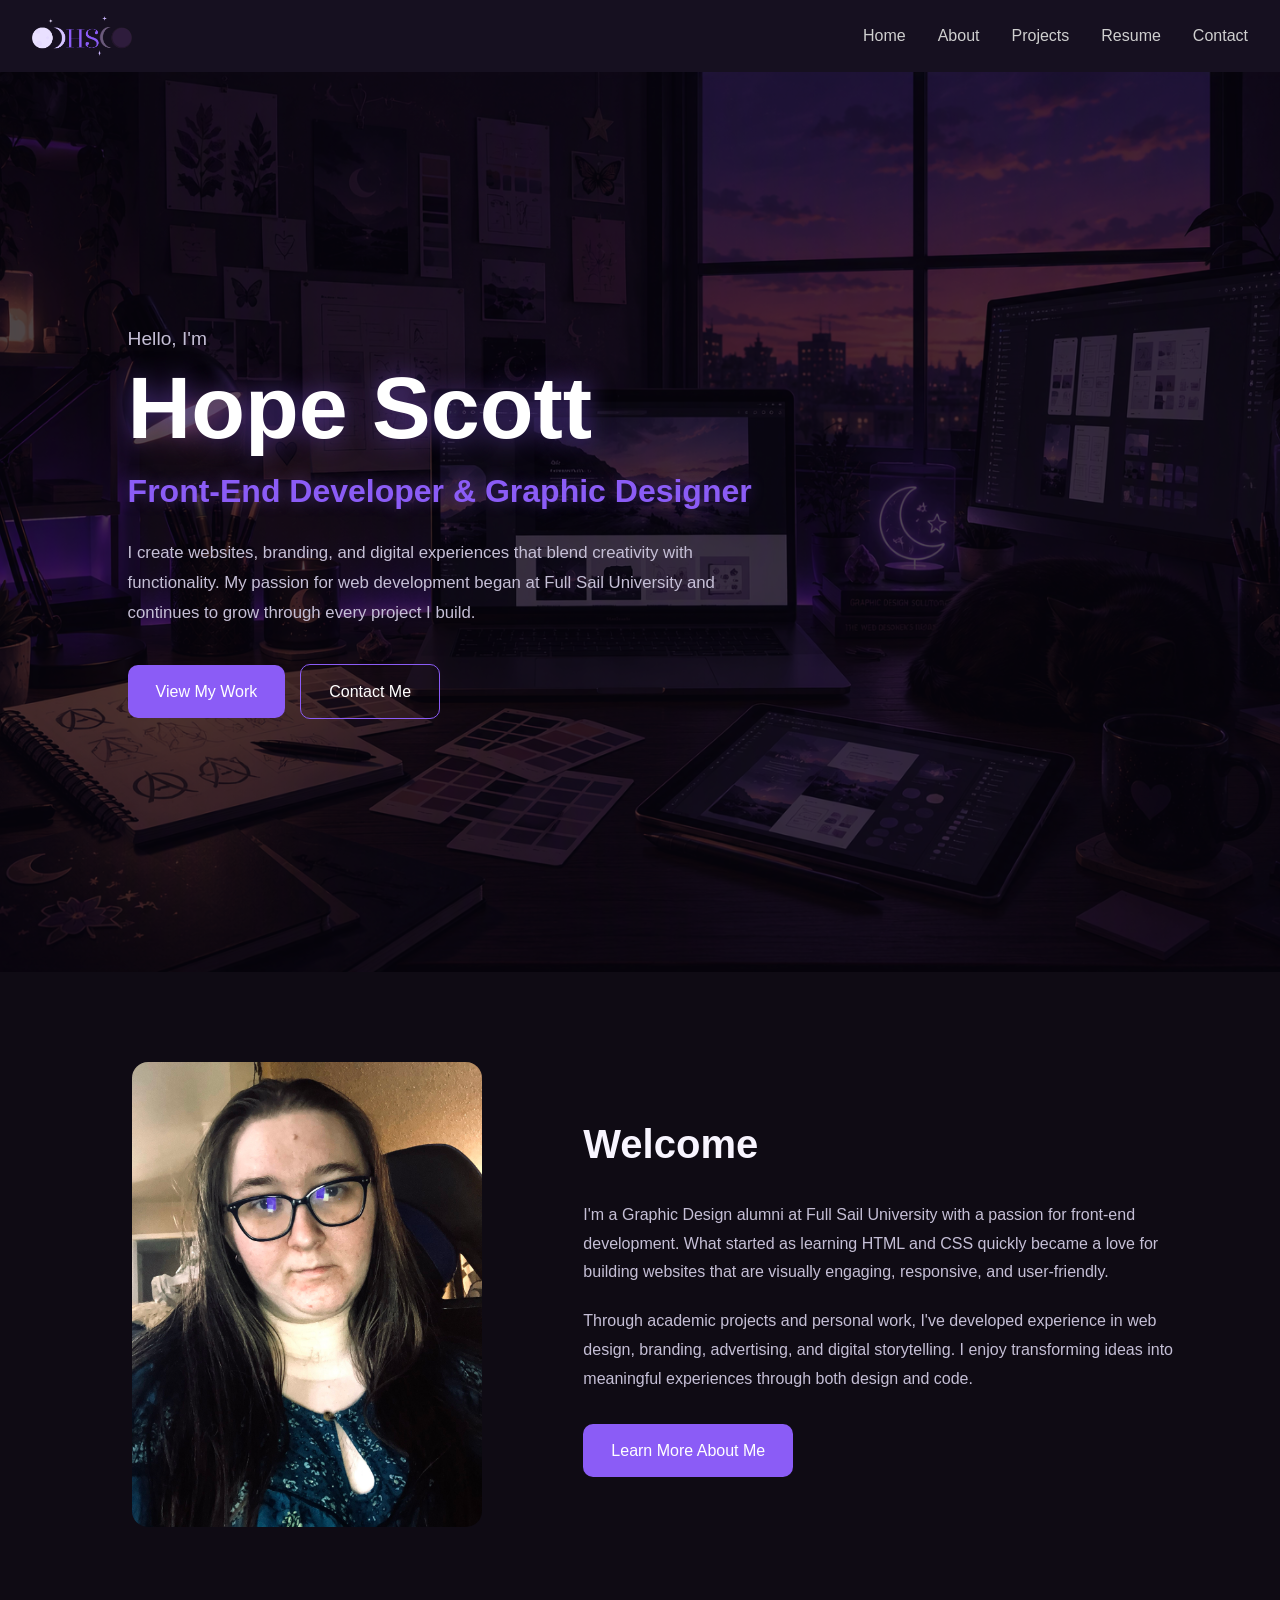
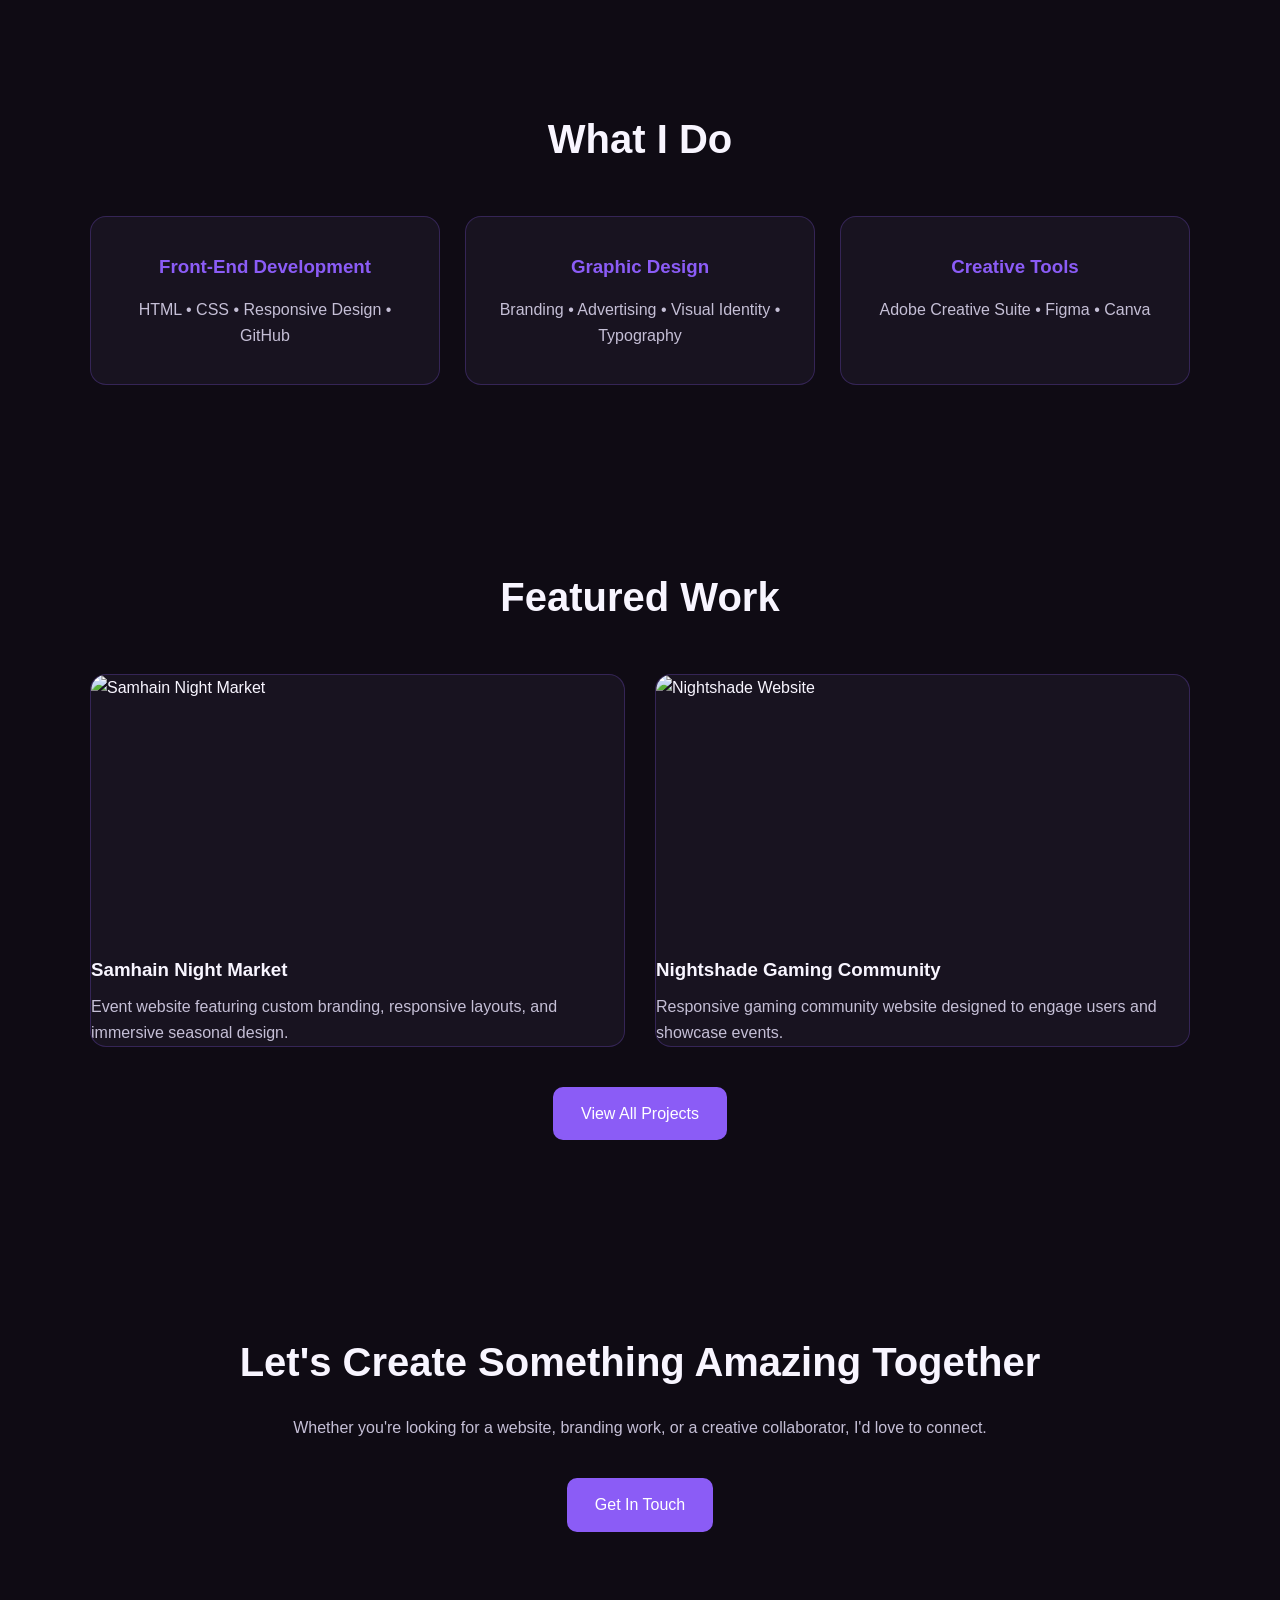
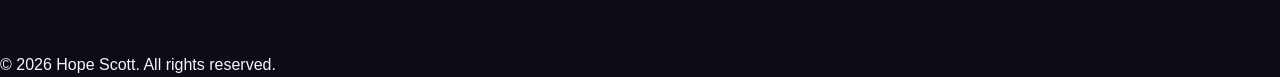
==== commit 5a5be43c: "Revert "Portfolio professional refresh"" ====
--- a/index.html
+++ b/index.html
@@ -3,162 +3,150 @@
 <head>
     <meta charset="UTF-8">
     <meta name="viewport" content="width=device-width, initial-scale=1.0">
-    <title>Hope Scott | Front-End Developer & Graphic Designer</title>
-    <meta name="description" content="Front-end development and graphic design by Hope Scott. Explore responsive websites, branding, and visual design projects.">
-    <meta name="theme-color" content="#17121d">
-    <link rel="canonical" href="https://hopescottcreative.is-not-a.dev/">
-    <link rel="stylesheet" href="/css/style.css">
-    <link rel="icon" type="image/svg+xml" href="/images/hope-scott-star.svg?v=20261126" sizes="any">
+    <title>Hope Scott | Front-End Developer | Graphic Designer</title>
+
+    <link rel="stylesheet" href="css/style.css">
+    <link rel="icon" type="image/png" href="images/hope-scott-favicon.png">
 </head>
-<body class="home-page">
-<div class="site-sky" aria-hidden="true">
-    <span class="site-sky-stars"></span>
-    <span class="site-sky-moon">☾</span>
-    <span class="site-sky-light"></span>
-    <span class="site-sky-shooting site-sky-shooting-one"></span>
-    <span class="site-sky-shooting site-sky-shooting-two"></span>
-</div>
+<body>
+
 <header>
     <nav>
-        <a href="/" class="site-logo" aria-label="Hope Scott home">
-            <img src="https://hopescottcreative.is-not-a.dev/images/hslogo02.png" alt="Hope Scott logo">
-        </a>
-        <button class="menu-toggle" type="button" aria-label="Open navigation menu" aria-expanded="false" aria-controls="primary-navigation">☰</button>
-        <ul class="nav-links" id="primary-navigation">
-            <li><a href="/">Home</a></li>
-            <li><a href="/about/">About</a></li>
-            <li><a href="/projects/">Projects</a></li>
-            <li><a href="/resume/">Resume</a></li>
-            <li><a href="/contact/">Contact</a></li>
+      <a href="index.html" class="site-logo">
+
+    <img src="images/hslogo02.png" alt="Hope Scott logo" style="width: 150px !important; height: auto !important;">
+
+</a>
+
+        <button class="menu-toggle" aria-label="Open Navigation Menu">
+            ☰
+        </button>
+
+        <ul class="nav-links">
+            <li><a href="index.html">Home</a></li>
+            <li><a href="about.html">About</a></li>
+            <li><a href="projects.html">Projects</a></li>
+            <li><a href="resume.html">Resume</a></li>
+            <li><a href="contact.html">Contact</a></li>
         </ul>
-        <button class="sky-motion-toggle" id="sky-motion-toggle" type="button" aria-pressed="false" aria-describedby="sky-motion-status" disabled><span aria-hidden="true">✦</span> <span class="sky-toggle-label">Play sky</span></button>
-        <span id="sky-motion-status" class="visually-hidden" role="status" aria-live="polite">Animation is paused.</span>
     </nav>
 </header>
 
-<main id="main-content">
-    <section id="hero" class="signature-hero">
-        <span class="hero-moon" aria-hidden="true">☾</span>
-        <span class="cursor-moonlight" aria-hidden="true"></span>
-        <span class="shooting-star shooting-star-one" aria-hidden="true"></span>
-        <span class="shooting-star shooting-star-two" aria-hidden="true"></span>
-        <span class="hero-star hero-star-one" aria-hidden="true">✦</span>
-        <span class="hero-star hero-star-two" aria-hidden="true">✧</span>
-        <div class="hero-content">
-            <p class="hero-status"><span aria-hidden="true">✦</span> Open to opportunities</p>
-            <p class="intro">Hope Scott <span aria-hidden="true">·</span> Creative portfolio</p>
-            <h1>Thoughtful design.<br>Digital work with character.</h1>
-            <h2>Front-End Developer &amp; Graphic Designer</h2>
-            <p class="hero-text">I bring ideas to life through responsive websites, visual identities, and digital design—with a little starlight in the details.</p>
-            <div class="hero-buttons">
-                <a href="/projects/" class="primary-btn">Explore my work <span aria-hidden="true">↗</span></a>
-                <a href="/contact/" class="secondary-btn">Let's connect</a>
+<section id="hero">
+
+    <div class="hero-content">
+
+        <p class="intro">Hello, I'm</p>
+
+        <h1>Hope Scott</h1>
+
+        <h2>Front-End Developer & Graphic Designer</h2>
+
+        <p class="hero-text">
+            I create websites, branding, and digital experiences that blend creativity with functionality. My passion for web development began at Full Sail University and continues to grow through every project I build.
+        </p>
+
+        <div class="hero-buttons">
+            <a href="projects.html" class="primary-btn">View My Work</a>
+            <a href="contact.html" class="secondary-btn">Contact Me</a>
+        </div>
+
+    </div>
+
+</section>
+
+<section id="home-intro">
+
+    <div class="home-intro-container">
+
+        <div class="home-photo">
+            <img src="images/hope.jpg" alt="Professional portrait of Hope Scott">
+        </div>
+
+        <div class="home-intro-text">
+            <h2>Welcome</h2>
+
+            <p>
+                I'm a Graphic Design alumni at Full Sail University with a passion for front-end development. What started as learning HTML and CSS quickly became a love for building websites that are visually engaging, responsive, and user-friendly.
+            </p>
+
+            <p>
+                Through academic projects and personal work, I've developed experience in web design, branding, advertising, and digital storytelling. I enjoy transforming ideas into meaningful experiences through both design and code.
+            </p>
+
+            <div class="home-intro-button">
+                <a href="about.html" class="primary-btn">Learn More About Me</a>
             </div>
+
         </div>
-        
-        <p class="hero-note"><span aria-hidden="true">✧</span> Web · Brand · Visual design</p>
-    </section>
 
-    <section id="featured-work" class="home-selected-work">
-        <div class="section-heading">
-            <p class="section-label">A few things I’ve made <span aria-hidden="true">✦</span></p>
-            <h2>Selected work</h2>
-            <p>Web experiences and visual worlds shaped with care, curiosity, and a point of view.</p>
+    </div>
+
+</section>
+
+<section id="skills-overview">
+
+    <h2>What I Do</h2>
+
+    <div class="skills-grid">
+
+        <div class="skill-card">
+            <h3>Front-End Development</h3>
+            <p>HTML • CSS • Responsive Design • GitHub</p>
         </div>
-        <div class="editorial-work-grid">
-            <article class="editorial-project editorial-project-wide">
-                <a class="editorial-image" href="/projects/" aria-label="Explore Samhain Night Market in the projects gallery">
-                    <img src="https://hopescottcreative.is-not-a.dev/images/samhain-night-market/samhainnightmarket.png" alt="Samhain Night Market event website">
-                    <span class="image-star" aria-hidden="true">✦</span>
-                </a>
-                <div class="editorial-project-copy">
-                    <p class="project-overline">Digital experience <span>01</span></p>
-                    <h3>Samhain Night Market</h3>
-                    <p>An event website with seasonal visual branding, event details, and responsive layouts.</p>
-                    <a class="text-link" href="/projects/">Explore the project gallery <span aria-hidden="true">↗</span></a>
-                </div>
-            </article>
-            <article class="editorial-project">
-                <a class="editorial-image" href="/projects/" aria-label="Explore Nightshade in the projects gallery">
-                    <img src="https://hopescottcreative.is-not-a.dev/images/nightshade/nightshadehome.png" alt="Nightshade gaming community website">
-                    <span class="image-star" aria-hidden="true">✧</span>
-                </a>
-                <div class="editorial-project-copy">
-                    <p class="project-overline">Web design <span>02</span></p>
-                    <h3>Nightshade</h3>
-                    <p>A themed digital home for a gaming community, with event and shop experiences.</p>
-                    <a class="text-link" href="/projects/">Explore the project gallery <span aria-hidden="true">↗</span></a>
-                </div>
-            </article>
-            <article class="editorial-project">
-                <a class="editorial-image" href="/projects/" aria-label="Explore visual design work in the projects gallery">
-                    <img src="https://hopescottcreative.is-not-a.dev/images/additional-artwork/visiaversecolortag.png" alt="VisiaVerse visual identity color tag design">
-                    <span class="image-star" aria-hidden="true">✦</span>
-                </a>
-                <div class="editorial-project-copy">
-                    <p class="project-overline">Brand &amp; visual design <span>03</span></p>
-                    <h3>VisiaVerse</h3>
-                    <p>A colorful identity explored through graphic design and a dedicated case study.</p>
-                    <a class="text-link" href="/projects/">See more visual work <span aria-hidden="true">↗</span></a>
-                </div>
-            </article>
+
+        <div class="skill-card">
+            <h3>Graphic Design</h3>
+            <p>Branding • Advertising • Visual Identity • Typography</p>
         </div>
-        <div class="featured-work-button">
-            <a href="/projects/" class="secondary-btn">View all projects <span aria-hidden="true">↗</span></a>
+
+        <div class="skill-card">
+            <h3>Creative Tools</h3>
+            <p>Adobe Creative Suite • Figma • Canva</p>
         </div>
-    </section>
 
-    <section id="home-intro" class="home-about">
-        <div class="home-intro-container">
-            <div class="home-photo">
-                <img src="https://hopescottcreative.is-not-a.dev/images/hope.jpg" alt="Portrait of Hope Scott" loading="lazy">
-            </div>
-            <div class="home-intro-text">
-                <p class="section-label">A little about me <span aria-hidden="true">☾</span></p>
-                <h2>Design-minded. Detail-loving. Always curious.</h2>
-                <p>I’m a front-end developer and Full Sail University graphic design graduate. I enjoy bringing visual design and thoughtful code together to make digital experiences that are clear, expressive, and easy to use.</p>
-                <p>From responsive websites to brand identities, I love work that gives an idea its own look and makes it feel welcoming to the people it’s for.</p>
-                <div class="home-intro-button">
-                    <a href="/about/" class="text-link">More about Hope <span aria-hidden="true">↗</span></a>
-                </div>
-            </div>
+    </div>
+
+</section>
+
+<section id="featured-work">
+
+    <h2>Featured Work</h2>
+
+    <div class="projects-grid">
+
+        <div class="project-card">
+            <img src="images/samhain-night-market/samhainnightmarket.png" alt="Samhain Night Market">
+            <h3>Samhain Night Market</h3>
+            <p>Event website featuring custom branding, responsive layouts, and immersive seasonal design.</p>
         </div>
-    </section>
 
-    <section id="skills-overview" class="home-capabilities">
-        <div class="section-heading">
-            <p class="section-label">What I bring <span aria-hidden="true">✦</span></p>
-            <h2>Creative thinking, thoughtful execution</h2>
+        <div class="project-card">
+            <img src="images/nightshade/nightshadehome.png" alt="Nightshade Website">
+            <h3>Nightshade Gaming Community</h3>
+            <p>Responsive gaming community website designed to engage users and showcase events.</p>
         </div>
-        <div class="skills-grid">
-            <article class="skill-card">
-                <span class="capability-icon" aria-hidden="true">✧</span>
-                <h3>Front-End Development</h3>
-                <p>HTML, CSS, responsive layouts, and accessible interactions.</p>
-            </article>
-            <article class="skill-card">
-                <span class="capability-icon" aria-hidden="true">☾</span>
-                <h3>Graphic Design</h3>
-                <p>Branding, advertising, visual identity, and typography.</p>
-            </article>
-            <article class="skill-card">
-                <span class="capability-icon" aria-hidden="true">✦</span>
-                <h3>Creative Tools</h3>
-                <p>Adobe Creative Suite, Figma, and Canva.</p>
-            </article>
-        </div>
-    </section>
 
-    <section id="call-to-action" class="celestial-cta">
-        <span class="cta-orbit" aria-hidden="true">☾</span>
-        <p class="section-label">Have a project in mind? <span aria-hidden="true">✦</span></p>
-        <h2>Let’s make something meaningful.</h2>
-        <p>I’m exploring front-end development and graphic design opportunities. I’d love to hear what you’re working on.</p>
-        <a href="/contact/" class="primary-btn">Get in touch <span aria-hidden="true">↗</span></a>
-    </section>
-</main>
+    </div>
 
-<footer><p><span aria-hidden="true">✦</span> &copy; 2026 Hope Scott · Made with care <span aria-hidden="true">✦</span></p></footer>
-<script src="/js/script.js"></script>
+    <div class="featured-work-button">
+        <a href="projects.html" class="primary-btn">View All Projects</a>
+    </div>
+
+</section>
+
+<section id="call-to-action">
+
+    <h2>Let's Create Something Amazing Together</h2>
+
+    <p>
+        Whether you're looking for a website, branding work, or a creative collaborator, I'd love to connect.
+    </p>
+
+    <a href="contact.html" class="primary-btn">Get In Touch</a>
+
+</section>
+<footer><p>&copy; 2026 Hope Scott. All rights reserved.</p></footer>
+<script src="js/script.js"></script>
 </body>
 </html>
--- a/css/style.css
+++ b/css/style.css
@@ -124,7 +124,7 @@
 
     padding: 100px 30px;
 
-    background-image: url("https://hopescottcreative.is-not-a.dev/images/hopescottcreative_herodesktop.png");
+    background-image: url("../images/hopescottcreative_herodesktop.png");
     background-size: cover;
     background-position: center;
     background-repeat: no-repeat;
@@ -898,7 +898,7 @@
     /* Home Hero */
 
       #hero {
-        background-image: url("https://hopescottcreative.is-not-a.dev/images/hopescottcreative_heromobile.png");
+        background-image: url("../images/hopescottcreative_heromobile.png");
         background-position: center center;
         min-height: 100svh;
     }
@@ -1082,1774 +1082,3 @@
         font-size: 2rem;
     }
 }
-
-
-/* ========================================
-   PORTFOLIO REFRESH — POLISH & MOTION
-======================================== */
-
-:root {
-    color-scheme: dark;
-    --page: #100d14;
-    --surface: #19151f;
-    --surface-raised: #211b29;
-    --text: #f7f3fb;
-    --muted: #c9c0d2;
-    --accent: #b89af5;
-    --accent-strong: #9a72e7;
-    --line: rgba(202, 177, 255, 0.2);
-    --content-width: 1180px;
-}
-
-html {
-    scroll-behavior: smooth;
-    scroll-padding-top: 6rem;
-}
-
-body {
-    background: var(--page);
-    color: var(--text);
-    font-family: Inter, ui-sans-serif, system-ui, -apple-system, BlinkMacSystemFont, "Segoe UI", sans-serif;
-    line-height: 1.7;
-    text-rendering: optimizeLegibility;
-}
-
-::selection {
-    color: #130d1c;
-    background: #d5c2ff;
-}
-
-a {
-    text-underline-offset: 0.22em;
-    transition: color 180ms ease, background-color 180ms ease, border-color 180ms ease, transform 180ms ease;
-}
-
-a:focus-visible,
-button:focus-visible,
-input:focus-visible,
-textarea:focus-visible {
-    outline: 3px solid #d5c2ff;
-    outline-offset: 4px;
-}
-
-header {
-    position: sticky;
-    top: 0;
-    z-index: 1000;
-    padding: 0.7rem clamp(1.1rem, 4vw, 3rem);
-    background: rgba(19, 15, 25, 0.98);
-    border-bottom: 1px solid rgba(202, 177, 255, 0.12);
-    backdrop-filter: none;
-    -webkit-backdrop-filter: none;
-}
-
-nav {
-    max-width: var(--content-width);
-    min-height: 66px;
-    margin: 0 auto;
-}
-
-.site-logo img {
-    width: 112px !important;
-    max-width: 112px !important;
-}
-
-.nav-links {
-    align-items: center;
-    gap: clamp(1rem, 2.4vw, 2rem);
-}
-
-.nav-links a {
-    display: inline-block;
-    padding: 0.45rem 0;
-    color: var(--muted);
-    font-size: 0.94rem;
-    font-weight: 550;
-}
-
-.nav-links a:hover,
-.nav-links a[aria-current="page"] {
-    color: #fff;
-}
-
-section {
-    scroll-margin-top: 6rem;
-}
-
-#hero {
-    min-height: min(820px, calc(100svh - 72px));
-    padding: clamp(5rem, 10vw, 8rem) clamp(1.25rem, 6vw, 5rem);
-    background-position: center 44%;
-}
-
-#hero::before {
-    background: linear-gradient(90deg, rgba(13, 9, 18, 0.9) 0%, rgba(13, 9, 18, 0.72) 48%, rgba(13, 9, 18, 0.2) 100%);
-}
-
-.hero-content {
-    width: min(100%, 680px);
-    margin-left: max(0px, calc((100vw - var(--content-width)) / 2));
-}
-
-.hero-content .intro,
-.section-label {
-    color: var(--accent);
-}
-
-.hero-content h1 {
-    letter-spacing: -0.055em;
-    text-shadow: 0 8px 36px rgba(0, 0, 0, 0.28);
-}
-
-.hero-content h2 {
-    color: #d4c3ff;
-    text-shadow: none;
-    font-weight: 600;
-}
-
-.hero-text,
-.home-intro-text p:not(.section-label),
-.skill-card p,
-.project-card p,
-.case-study-content p,
-.designer-statement p,
-.elevator-pitch p,
-.contact-hero p,
-.projects-hero p {
-    color: var(--muted);
-}
-
-.primary-btn,
-.secondary-btn,
-.download-btn {
-    border-radius: 999px;
-    font-weight: 650;
-    letter-spacing: 0.01em;
-}
-
-.primary-btn {
-    background: var(--accent-strong);
-    box-shadow: 0 8px 24px rgba(90, 56, 148, 0.2);
-}
-
-.primary-btn:hover {
-    background: #ac89f1;
-    box-shadow: 0 12px 30px rgba(90, 56, 148, 0.32);
-}
-
-.secondary-btn {
-    border-color: rgba(218, 200, 255, 0.55);
-}
-
-.secondary-btn:hover {
-    background: rgba(218, 200, 255, 0.1);
-}
-
-#home-intro,
-#skills-overview,
-#featured-work,
-#call-to-action,
-.about-container,
-.featured-projects,
-.case-studies,
-.project-gallery,
-.contact-container {
-    width: min(100%, var(--content-width));
-    margin-left: auto;
-    margin-right: auto;
-}
-
-#home-intro,
-#skills-overview,
-#featured-work {
-    padding-top: clamp(4.5rem, 8vw, 7rem);
-    padding-bottom: clamp(4.5rem, 8vw, 7rem);
-}
-
-.home-photo img,
-.about-photo img {
-    border: 1px solid var(--line);
-    box-shadow: 0 24px 70px rgba(0, 0, 0, 0.3);
-}
-
-#skills-overview h2,
-#featured-work h2,
-.projects-hero h2,
-.about-hero h2,
-#resume-hero h2,
-.contact-hero h2 {
-    letter-spacing: -0.04em;
-    font-size: clamp(2.2rem, 5vw, 3.5rem);
-}
-
-.skill-card,
-.project-card,
-.case-study-card,
-.job,
-.contact-info,
-.contact-form-section,
-.elevator-pitch {
-    background: linear-gradient(145deg, rgba(34, 28, 43, 0.96), rgba(24, 20, 31, 0.98));
-    border: 1px solid var(--line);
-    box-shadow: 0 16px 42px rgba(0, 0, 0, 0.12);
-}
-
-.skill-card,
-.project-card,
-.case-study-card {
-    border-radius: 20px;
-}
-
-.skill-card {
-    padding: clamp(1.6rem, 3vw, 2.2rem);
-}
-
-.skill-card h3,
-.case-study-content h3 {
-    color: #d4c3ff;
-}
-
-.project-card img {
-    transition: transform 550ms cubic-bezier(0.2, 0.7, 0.2, 1);
-}
-
-.project-card:hover img {
-    transform: scale(1.025);
-}
-
-.project-card h3,
-.project-card p {
-    margin-left: 1.5rem;
-    margin-right: 1.5rem;
-}
-
-.project-card h3 {
-    margin-top: 1.3rem;
-}
-
-.project-card p {
-    margin-bottom: 1.5rem;
-}
-
-.case-study-preview {
-    background:
-        radial-gradient(circle at 50% 40%, rgba(184, 154, 245, 0.28), transparent 42%),
-        linear-gradient(145deg, #2c2138, #19151f);
-}
-
-.case-study-moon {
-    color: #e0d1ff;
-    text-shadow: 0 0 36px rgba(184, 154, 245, 0.55);
-}
-
-.gallery-grid img {
-    aspect-ratio: 4 / 3;
-    object-fit: cover;
-    border: 1px solid var(--line);
-    cursor: zoom-in;
-    transition: transform 250ms ease, border-color 250ms ease, box-shadow 250ms ease;
-}
-
-.gallery-grid img:hover {
-    transform: translateY(-4px);
-    border-color: rgba(213, 194, 255, 0.6);
-    box-shadow: 0 16px 36px rgba(0, 0, 0, 0.28);
-}
-
-#call-to-action {
-    max-width: 900px;
-    margin-bottom: 4rem;
-    border: 1px solid var(--line);
-    border-radius: 28px;
-    background:
-        radial-gradient(circle at 90% 10%, rgba(154, 114, 231, 0.16), transparent 35%),
-        var(--surface);
-}
-
-#call-to-action h2 {
-    letter-spacing: -0.04em;
-    font-size: clamp(2rem, 4.5vw, 3rem);
-}
-
-.about-hero,
-.projects-hero,
-.contact-hero {
-    padding-top: clamp(4rem, 8vw, 6rem);
-}
-
-.about-content p,
-.resume-content p {
-    color: var(--muted);
-}
-
-.download-btn {
-    background: #f3ebff;
-    color: #22172f;
-    padding: 0.85rem 1.35rem;
-}
-
-.download-btn:hover {
-    background: #d8c4ff;
-    color: #22172f;
-}
-
-.contact-info,
-.contact-form-section {
-    border-radius: 20px;
-}
-
-.contact-form-section input,
-.contact-form-section textarea {
-    color: var(--text);
-    background: #100d14;
-    border: 1px solid var(--line);
-}
-
-.contact-form-section input::placeholder,
-.contact-form-section textarea::placeholder {
-    color: #9e94aa;
-}
-
-.contact-form-section button {
-    color: #fff;
-    background: var(--accent-strong);
-    border-radius: 999px;
-    font-weight: 650;
-    transition: transform 180ms ease, background-color 180ms ease;
-}
-
-.contact-form-section button:hover {
-    background: #ac89f1;
-}
-
-footer {
-    padding: 1.7rem 1rem;
-    color: #aaa0b7;
-    border-top: 1px solid rgba(202, 177, 255, 0.12);
-    background: #130f19;
-    text-align: center;
-}
-
-.lightbox {
-    padding: 2rem;
-    background: rgba(10, 8, 13, 0.94);
-    backdrop-filter: blur(12px);
-}
-
-.lightbox[hidden] {
-    display: none;
-}
-
-.lightbox img {
-    object-fit: contain;
-    box-shadow: 0 24px 80px rgba(0, 0, 0, 0.5);
-}
-
-.close-lightbox {
-    display: grid;
-    place-items: center;
-    width: 48px;
-    height: 48px;
-    border: 1px solid var(--line);
-    border-radius: 50%;
-    background: var(--surface-raised);
-}
-
-.reveal {
-    opacity: 0;
-    transform: translateY(18px);
-    transition: opacity 650ms ease, transform 650ms cubic-bezier(0.2, 0.7, 0.2, 1);
-}
-
-.reveal.is-visible {
-    opacity: 1;
-    transform: translateY(0);
-}
-
-@media (max-width: 768px) {
-    header {
-        padding: 0.55rem 1rem;
-    }
-
-    .nav-links {
-        top: calc(100% + 0.6rem);
-        padding: 0.6rem 1rem 1rem;
-        border: 1px solid var(--line);
-        border-radius: 16px;
-        box-shadow: 0 18px 36px rgba(0, 0, 0, 0.3);
-    }
-
-    .nav-links a {
-        padding: 0.4rem 1rem;
-    }
-
-    #hero {
-        min-height: calc(100svh - 66px);
-        background-position: 60% center;
-    }
-
-    #hero::before {
-        background: linear-gradient(90deg, rgba(13, 9, 18, 0.88), rgba(13, 9, 18, 0.56));
-    }
-
-    .hero-content {
-        margin-left: 0;
-    }
-
-    #home-intro,
-    #skills-overview,
-    #featured-work {
-        padding-left: 1.25rem;
-        padding-right: 1.25rem;
-    }
-
-    #call-to-action {
-        width: calc(100% - 2rem);
-        padding: 4rem 1.4rem;
-        margin-bottom: 2.5rem;
-    }
-
-    .lightbox {
-        padding: 1rem;
-    }
-}
-
-@media (prefers-reduced-motion: reduce) {
-    html {
-        scroll-behavior: auto;
-    }
-
-    *,
-    *::before,
-    *::after {
-        scroll-behavior: auto !important;
-        animation-duration: 0.01ms !important;
-        animation-iteration-count: 1 !important;
-        transition-duration: 0.01ms !important;
-    }
-
-    .reveal {
-        opacity: 1;
-        transform: none;
-    }
-}
-
-
-/* HOPE SCOTT — ORIGINAL MOON & STAR ART DIRECTION */
-
-.signature-hero {
-    min-height: min(820px, calc(100svh - 72px));
-    overflow: hidden;
-    isolation: isolate;
-}
-
-.signature-hero::before {
-    background:
-        linear-gradient(90deg, rgba(15, 10, 23, 0.94) 0%, rgba(15, 10, 23, 0.77) 52%, rgba(15, 10, 23, 0.32) 100%),
-        linear-gradient(0deg, rgba(15, 10, 23, 0.45), transparent 45%);
-}
-
-.signature-hero .hero-content {
-    max-width: 720px;
-}
-
-.signature-hero .hero-content h1 {
-    max-width: 760px;
-    font-size: clamp(3.2rem, 7vw, 6.2rem);
-    letter-spacing: -0.065em;
-}
-
-.signature-hero .hero-content h2 {
-    color: #d8c6ff;
-    font-size: clamp(1.15rem, 2vw, 1.5rem);
-    letter-spacing: 0.01em;
-}
-
-.hero-status {
-    display: inline-flex;
-    align-items: center;
-    gap: 0.55rem;
-    margin: 0 0 1.7rem;
-    padding: 0.42rem 0.85rem;
-    color: #e6d9ff;
-    background: rgba(54, 38, 75, 0.62);
-    border: 1px solid rgba(205, 183, 255, 0.28);
-    border-radius: 999px;
-    font-size: 0.78rem;
-    letter-spacing: 0.04em;
-}
-
-.hero-status span,
-.hero-note span {
-    color: #d7c0ff;
-}
-
-.signature-hero .intro {
-    letter-spacing: 0.1em;
-    text-transform: uppercase;
-    font-size: 0.86rem;
-}
-
-.hero-moon {
-    position: absolute;
-    z-index: 1;
-    top: 7%;
-    right: 12%;
-    color: rgba(226, 209, 255, 0.78);
-    font-size: clamp(7rem, 18vw, 15rem);
-    line-height: 1;
-    text-shadow: 0 0 70px rgba(183, 145, 255, 0.42);
-    pointer-events: none;
-}
-
-.hero-star {
-    position: absolute;
-    z-index: 1;
-    color: #e5d5ff;
-    text-shadow: 0 0 20px rgba(192, 157, 255, 0.8);
-    animation: star-glimmer 4.8s ease-in-out infinite;
-    pointer-events: none;
-}
-
-.hero-star-one {
-    top: 21%;
-    right: 31%;
-    font-size: 1.5rem;
-}
-
-.hero-star-two {
-    top: 43%;
-    right: 10%;
-    font-size: 2.2rem;
-    animation-delay: 1.3s;
-}
-
-.hero-note {
-    position: absolute;
-    right: clamp(1.5rem, 6vw, 5rem);
-    bottom: 2rem;
-    color: rgba(239, 230, 255, 0.8);
-    font-size: 0.8rem;
-    letter-spacing: 0.12em;
-    text-transform: uppercase;
-}
-
-@keyframes star-glimmer {
-    0%, 100% { opacity: 0.62; transform: scale(0.92) rotate(0deg); }
-    50% { opacity: 1; transform: scale(1.12) rotate(12deg); }
-}
-
-.section-heading {
-    max-width: 720px;
-    margin: 0 auto 3.2rem;
-    text-align: center;
-}
-
-.section-heading .section-label {
-    margin-bottom: 0.7rem;
-}
-
-.section-heading h2 {
-    margin-bottom: 0.8rem;
-    color: var(--text);
-    font-size: clamp(2.15rem, 4.6vw, 3.4rem);
-    letter-spacing: -0.05em;
-    line-height: 1.12;
-}
-
-.section-heading > p:last-child {
-    max-width: 620px;
-    margin: 0 auto;
-    color: var(--muted);
-}
-
-.home-selected-work {
-    padding-top: clamp(5rem, 9vw, 8rem) !important;
-    padding-bottom: clamp(5rem, 9vw, 8rem) !important;
-}
-
-.editorial-work-grid {
-    display: grid;
-    grid-template-columns: repeat(2, minmax(0, 1fr));
-    gap: clamp(1.4rem, 3vw, 2.8rem);
-    max-width: 1120px;
-    margin: 0 auto;
-}
-
-.editorial-project {
-    min-width: 0;
-}
-
-.editorial-project-wide {
-    display: grid;
-    grid-template-columns: minmax(0, 1.32fr) minmax(260px, 0.68fr);
-    grid-column: 1 / -1;
-    align-items: center;
-    gap: clamp(1.6rem, 4vw, 4rem);
-    margin-bottom: 1.5rem;
-}
-
-.editorial-image,
-.showcase-image {
-    position: relative;
-    display: block;
-    overflow: hidden;
-    border: 1px solid rgba(209, 186, 255, 0.23);
-    border-radius: 22px;
-    background: #21192d;
-}
-
-.editorial-image {
-    aspect-ratio: 1.5;
-}
-
-.editorial-project:not(.editorial-project-wide) .editorial-image {
-    aspect-ratio: 1.18;
-}
-
-.editorial-image img,
-.showcase-image img {
-    display: block;
-    width: 100%;
-    height: 100%;
-    object-fit: cover;
-    transition: transform 700ms cubic-bezier(0.2, 0.7, 0.2, 1), filter 400ms ease;
-}
-
-.editorial-image:hover img,
-.showcase-image:hover img {
-    transform: scale(1.035);
-    filter: saturate(1.08);
-}
-
-.image-star {
-    position: absolute;
-    right: 1.1rem;
-    bottom: 0.8rem;
-    color: #f1e7ff;
-    font-size: 1.7rem;
-    text-shadow: 0 0 20px rgba(180, 135, 255, 0.9);
-}
-
-.editorial-project-copy {
-    padding: 1.2rem 0 0.5rem;
-}
-
-.editorial-project-wide .editorial-project-copy {
-    padding: 1rem 0;
-}
-
-.project-overline {
-    display: flex;
-    justify-content: space-between;
-    gap: 1rem;
-    margin: 0 0 0.75rem;
-    color: #c2a6f7;
-    font-size: 0.76rem;
-    font-weight: 650;
-    letter-spacing: 0.1em;
-    text-transform: uppercase;
-}
-
-.project-overline span {
-    color: #847895;
-    font-variant-numeric: tabular-nums;
-}
-
-.editorial-project-copy h3,
-.showcase-copy h3 {
-    margin: 0 0 0.65rem;
-    color: var(--text);
-    font-size: clamp(1.4rem, 2.4vw, 2rem);
-    letter-spacing: -0.035em;
-}
-
-.editorial-project-copy > p:not(.project-overline),
-.showcase-copy > p:not(.project-overline):not(.project-tags) {
-    margin: 0 0 1rem;
-    color: var(--muted);
-    line-height: 1.7;
-}
-
-.text-link {
-    display: inline-flex;
-    align-items: center;
-    gap: 0.5rem;
-    color: #dac7ff;
-    font-size: 0.94rem;
-    font-weight: 650;
-    text-decoration: none;
-}
-
-.text-link:hover {
-    color: #fff;
-    gap: 0.72rem;
-}
-
-.featured-work-button {
-    margin-top: 3.4rem;
-}
-
-.home-about {
-    max-width: 1120px !important;
-    padding-top: clamp(4.5rem, 8vw, 7rem) !important;
-    padding-bottom: clamp(4.5rem, 8vw, 7rem) !important;
-}
-
-.home-about .home-intro-container {
-    gap: clamp(2rem, 6vw, 5rem);
-}
-
-.home-about .home-photo img {
-    max-width: 400px;
-    border-radius: 48% 48% 22px 22px;
-}
-
-.home-about .home-intro-text h2 {
-    max-width: 620px;
-    margin: 0 0 1.3rem;
-    font-size: clamp(2.1rem, 4.2vw, 3.25rem);
-    letter-spacing: -0.05em;
-    line-height: 1.13;
-}
-
-.home-about .home-intro-button {
-    margin-top: 1.5rem;
-}
-
-.home-capabilities {
-    padding-top: 5rem !important;
-    padding-bottom: 6rem !important;
-}
-
-.capability-icon {
-    display: inline-grid;
-    place-items: center;
-    width: 2.8rem;
-    height: 2.8rem;
-    margin-bottom: 1.3rem;
-    border: 1px solid rgba(196, 165, 255, 0.25);
-    border-radius: 50%;
-    color: #dac7ff;
-    background: rgba(153, 111, 225, 0.1);
-    font-size: 1.25rem;
-}
-
-.home-capabilities .skill-card {
-    text-align: left;
-}
-
-.celestial-cta {
-    position: relative;
-    overflow: hidden;
-}
-
-.celestial-cta .cta-orbit {
-    position: absolute;
-    top: -1.7rem;
-    right: 2.5rem;
-    color: rgba(206, 180, 255, 0.24);
-    font-size: 8rem;
-    line-height: 1;
-}
-
-.celestial-cta .section-label,
-.celestial-cta h2,
-.celestial-cta p:not(.section-label),
-.celestial-cta .primary-btn {
-    position: relative;
-    z-index: 1;
-}
-
-.celestial-cta .section-label {
-    color: #c6a9ff;
-}
-
-.celestial-cta p:not(.section-label) {
-    max-width: 620px;
-    margin: 0 auto 1.8rem;
-}
-
-.celestial-page-hero {
-    position: relative;
-    overflow: hidden;
-    padding: clamp(5rem, 10vw, 8rem) 1.5rem 5rem;
-    background:
-        radial-gradient(ellipse at 82% 25%, rgba(120, 76, 180, 0.24), transparent 35%),
-        radial-gradient(ellipse at 15% 90%, rgba(75, 47, 115, 0.2), transparent 42%);
-}
-
-.celestial-page-hero h1 {
-    position: relative;
-    z-index: 1;
-    margin: 0.4rem 0 0.8rem;
-    color: #fff;
-    font-size: clamp(3.1rem, 8vw, 6rem);
-    letter-spacing: -0.065em;
-    line-height: 1;
-}
-
-.celestial-page-hero > p:not(.section-label) {
-    position: relative;
-    z-index: 1;
-    max-width: 660px;
-    color: var(--muted);
-}
-
-.page-moon {
-    position: absolute;
-    top: 6%;
-    right: 12%;
-    color: rgba(210, 188, 255, 0.34);
-    font-size: clamp(7rem, 17vw, 14rem);
-    line-height: 1;
-    text-shadow: 0 0 55px rgba(167, 123, 239, 0.3);
-}
-
-.work-showcase {
-    padding-top: 2rem;
-}
-
-.showcase-grid {
-    display: grid;
-    grid-template-columns: repeat(2, minmax(0, 1fr));
-    gap: 1.5rem;
-}
-
-.showcase-card {
-    overflow: hidden;
-    border: 1px solid var(--line);
-    border-radius: 22px;
-    background: linear-gradient(145deg, #211b29, #17131d);
-}
-
-.showcase-card-large {
-    display: grid;
-    grid-column: 1 / -1;
-    grid-template-columns: minmax(0, 1.3fr) minmax(280px, 0.7fr);
-    align-items: center;
-}
-
-.showcase-image {
-    aspect-ratio: 1.36;
-    border: 0;
-    border-radius: 0;
-}
-
-.showcase-card-large .showcase-image {
-    height: 100%;
-    min-height: 360px;
-    aspect-ratio: auto;
-}
-
-.showcase-copy {
-    padding: clamp(1.35rem, 3vw, 2.25rem);
-}
-
-.showcase-copy p {
-    color: var(--muted);
-}
-
-.project-tags {
-    display: flex;
-    flex-wrap: wrap;
-    gap: 0.45rem;
-    margin: 1.1rem 0 0;
-}
-
-.project-tags span {
-    padding: 0.33rem 0.65rem;
-    color: #d8c8f5;
-    border: 1px solid rgba(194, 166, 247, 0.22);
-    border-radius: 999px;
-    background: rgba(139, 92, 246, 0.08);
-    font-size: 0.74rem;
-}
-
-.celestial-case-studies {
-    max-width: 1180px;
-    padding-top: 6rem;
-}
-
-.celestial-case-studies .section-heading,
-.celestial-gallery .section-heading {
-    margin-bottom: 2.5rem;
-}
-
-.celestial-case-studies .case-study-card {
-    border-radius: 20px;
-}
-
-.celestial-case-studies .case-study-preview {
-    position: relative;
-    height: 220px;
-    overflow: hidden;
-    background:
-        radial-gradient(circle at 78% 28%, rgba(193, 160, 255, 0.34), transparent 19%),
-        radial-gradient(circle at 20% 95%, rgba(98, 58, 147, 0.42), transparent 40%),
-        linear-gradient(145deg, #332340, #17131d 78%);
-}
-
-.celestial-case-studies .case-study-preview {
-    isolation: isolate;
-}
-
-.celestial-case-studies .case-study-preview::before {
-    content: "";
-    position: absolute;
-    z-index: 1;
-    inset: 0;
-    background: linear-gradient(180deg, rgba(16, 13, 20, 0.02) 42%, rgba(16, 13, 20, 0.7) 100%);
-    pointer-events: none;
-}
-
-.celestial-case-studies .case-study-preview::after {
-    top: 0.9rem;
-    right: 1rem;
-    bottom: auto;
-    z-index: 2;
-    content: "✦   ·   ✧";
-}
-
-.case-study-thumb {
-    position: absolute;
-    z-index: 0;
-    inset: 0;
-    display: block;
-    width: 100%;
-    height: 100%;
-    object-fit: cover;
-}
-
-.case-study-thumb-hearth {
-    object-position: center 48%;
-}
-
-.case-study-thumb-visia {
-    object-fit: contain;
-    padding: 1rem;
-    background: linear-gradient(135deg, #ded8e8, #d8eff1);
-}
-
-.case-study-thumb-move {
-    object-position: center 26%;
-}
-
-.celestial-case-studies .case-study-index {
-    z-index: 3;
-    padding: 0.3rem 0.5rem;
-    color: #f1eaff;
-    background: rgba(16, 13, 20, 0.82);
-    border-radius: 999px;
-}
-
-.celestial-case-studies .case-study-preview::before,
-.celestial-case-studies .case-study-preview::after {
-    position: absolute;
-    color: rgba(230, 217, 255, 0.34);
-    font-size: 1rem;
-}
-
-.celestial-case-studies .case-study-preview::before {
-    content: "✦     ·          ✧       ·       ✦";
-    top: 25%;
-    left: 12%;
-}
-
-.celestial-case-studies .case-study-preview::after {
-    content: "·       ✧        ·       ✦";
-    right: 12%;
-    bottom: 25%;
-}
-
-.case-study-symbol {
-    color: #dfd0ff;
-    font-size: 5.5rem;
-    line-height: 1;
-    text-shadow: 0 0 36px rgba(185, 149, 255, 0.5);
-}
-
-.case-study-index {
-    position: absolute;
-    right: 1.1rem;
-    bottom: 0.9rem;
-    color: rgba(235, 223, 255, 0.68);
-    font-size: 0.65rem;
-    letter-spacing: 0.13em;
-}
-
-.case-study-visia {
-    background:
-        radial-gradient(circle at 30% 34%, rgba(179, 125, 245, 0.33), transparent 26%),
-        radial-gradient(circle at 78% 72%, rgba(115, 78, 183, 0.4), transparent 26%),
-        linear-gradient(145deg, #2a1e3d, #17131d);
-}
-
-.case-study-move {
-    background:
-        radial-gradient(circle at 68% 30%, rgba(205, 179, 255, 0.3), transparent 20%),
-        radial-gradient(circle at 25% 85%, rgba(91, 68, 145, 0.4), transparent 32%),
-        linear-gradient(145deg, #30203a, #17131d);
-}
-
-.celestial-case-studies .case-study-content {
-    min-height: 255px;
-    padding: 1.5rem;
-}
-
-.celestial-case-studies .case-study-content h3 {
-    margin-bottom: 0.6rem;
-}
-
-.celestial-case-studies .case-study-content .text-link {
-    margin-top: auto;
-}
-
-.celestial-case-studies .case-study-content .text-link:hover {
-    color: #c4a6f5;
-}
-
-.celestial-case-studies .case-study-card:hover {
-    border-color: #60447b;
-    transform: translateY(-4px);
-}
-
-.celestial-gallery {
-    padding-top: 5rem;
-}
-
-.celestial-gallery .gallery-grid {
-    grid-template-columns: repeat(auto-fit, minmax(210px, 1fr));
-    gap: 1rem;
-}
-
-.celestial-gallery .gallery-grid img {
-    aspect-ratio: 1.04;
-    border-radius: 14px;
-}
-
-.project-cta {
-    padding-bottom: 7rem;
-}
-
-.project-cta h2 {
-    margin: 0.4rem 0 1.4rem;
-    color: var(--text);
-    font-size: clamp(2rem, 4vw, 3rem);
-    letter-spacing: -0.05em;
-}
-
-@media (max-width: 768px) {
-    .signature-hero {
-        min-height: calc(100svh - 66px);
-        padding: 5.4rem 1.25rem 5rem;
-    }
-
-    .signature-hero .hero-content {
-        margin-left: 0;
-    }
-
-    .signature-hero .hero-content h1 {
-        font-size: clamp(3.1rem, 12vw, 4.8rem);
-    }
-
-    .hero-moon {
-        top: 4%;
-        right: 6%;
-        font-size: 8rem;
-        opacity: 0.62;
-    }
-
-    .hero-star-one {
-        top: 13%;
-        right: 36%;
-    }
-
-    .hero-star-two {
-        top: 32%;
-        right: 8%;
-    }
-
-    .hero-note {
-        right: 1.25rem;
-        bottom: 1.1rem;
-        font-size: 0.65rem;
-    }
-
-    .editorial-work-grid,
-    .showcase-grid {
-        grid-template-columns: 1fr;
-    }
-
-    .editorial-project-wide,
-    .showcase-card-large {
-        grid-column: auto;
-        grid-template-columns: 1fr;
-    }
-
-    .editorial-project-wide {
-        gap: 0;
-        margin-bottom: 0.5rem;
-    }
-
-    .editorial-project:not(.editorial-project-wide) .editorial-image {
-        aspect-ratio: 1.45;
-    }
-
-    .showcase-card-large .showcase-image {
-        min-height: auto;
-        aspect-ratio: 1.35;
-    }
-
-    .showcase-copy {
-        padding: 1.35rem;
-    }
-
-    .home-about .home-intro-container {
-        gap: 2rem;
-    }
-
-    .home-about .home-photo img {
-        max-width: 250px;
-    }
-
-    .celestial-page-hero {
-        padding: 5rem 1.25rem 3.5rem;
-    }
-
-    .page-moon {
-        top: 6%;
-        right: 2%;
-        font-size: 7rem;
-    }
-
-    .celestial-gallery .gallery-grid {
-        grid-template-columns: repeat(2, minmax(0, 1fr));
-        gap: 0.7rem;
-    }
-
-    .celestial-case-studies .case-study-content {
-        min-height: auto;
-    }
-}
-
-@media (max-width: 420px) {
-    .celestial-gallery .gallery-grid {
-        grid-template-columns: 1fr;
-    }
-}
-
-
-/* Shared celestial details keep the supporting pages in the same visual world. */
-.about-hero,
-#resume-hero,
-.contact-hero,
-.thank-you {
-    position: relative;
-    overflow: hidden;
-    isolation: isolate;
-    background:
-        radial-gradient(ellipse at 84% 24%, rgba(131, 86, 193, 0.17), transparent 34%),
-        radial-gradient(ellipse at 10% 100%, rgba(81, 52, 125, 0.15), transparent 42%);
-}
-
-.about-hero::after,
-#resume-hero::after,
-.contact-hero::after,
-.thank-you::after {
-    content: "☾";
-    position: absolute;
-    z-index: -1;
-    top: -1.5rem;
-    right: clamp(1.5rem, 10vw, 9rem);
-    color: rgba(208, 185, 255, 0.14);
-    font-size: clamp(6rem, 15vw, 11rem);
-    line-height: 1;
-    pointer-events: none;
-}
-
-.about-hero::before,
-#resume-hero::before,
-.contact-hero::before,
-.thank-you::before {
-    content: "✦   ·   ✧";
-    position: absolute;
-    top: 20%;
-    right: clamp(7rem, 21vw, 19rem);
-    color: rgba(222, 205, 255, 0.38);
-    font-size: 0.9rem;
-    letter-spacing: 1.7rem;
-    pointer-events: none;
-}
-
-.about-hero h2,
-#resume-hero h2,
-.contact-hero h2,
-.thank-you h2 {
-    position: relative;
-    z-index: 1;
-    color: var(--text);
-    font-size: clamp(2.4rem, 5vw, 3.8rem);
-    letter-spacing: -0.05em;
-}
-
-.about-hero .section-label {
-    position: relative;
-    z-index: 1;
-}
-
-.contact-hero > p:not(.section-label) {
-    position: relative;
-    z-index: 1;
-}
-
-.contact-hero .section-label,
-.project-cta .section-label {
-    color: #c6a9ff;
-}
-
-
-/* Experimental interactive night-sky hero: the image is replaced by CSS light and stars. */
-.signature-hero {
-    --light-x: 72%;
-    --light-y: 38%;
-    background-color: #120d1b;
-    background-image:
-        radial-gradient(ellipse at 50% 110%, rgba(102, 65, 148, 0.22), transparent 58%),
-        linear-gradient(120deg, #100b17 0%, #1a1028 58%, #171020 100%);
-}
-
-.signature-hero::before {
-    background: linear-gradient(90deg, rgba(13, 9, 18, 0.42) 0%, rgba(13, 9, 18, 0.12) 60%, rgba(13, 9, 18, 0.2) 100%);
-}
-
-.signature-hero::after {
-    content: "";
-    position: absolute;
-    z-index: 0;
-    inset: 0;
-    pointer-events: none;
-    opacity: 0.94;
-    background:
-        radial-gradient(circle at var(--light-x) var(--light-y), rgba(201, 172, 255, 0.25) 0, rgba(160, 117, 231, 0.13) 7rem, rgba(122, 84, 180, 0.06) 15rem, transparent 25rem),
-        radial-gradient(1.5px 1.5px at 8% 18%, rgba(242, 231, 255, 0.94) 99%, transparent 100%),
-        radial-gradient(1px 1px at 17% 72%, rgba(210, 190, 255, 0.88) 99%, transparent 100%),
-        radial-gradient(2px 2px at 28% 32%, rgba(238, 224, 255, 0.86) 99%, transparent 100%),
-        radial-gradient(1px 1px at 42% 14%, rgba(221, 203, 255, 0.8) 99%, transparent 100%),
-        radial-gradient(1.5px 1.5px at 56% 77%, rgba(242, 231, 255, 0.82) 99%, transparent 100%),
-        radial-gradient(1px 1px at 68% 24%, rgba(218, 197, 255, 0.86) 99%, transparent 100%),
-        radial-gradient(1.5px 1.5px at 81% 58%, rgba(242, 231, 255, 0.82) 99%, transparent 100%),
-        radial-gradient(1px 1px at 92% 16%, rgba(211, 188, 255, 0.9) 99%, transparent 100%),
-        radial-gradient(1px 1px at 94% 84%, rgba(238, 224, 255, 0.82) 99%, transparent 100%);
-}
-
-.signature-hero .hero-content,
-.signature-hero .hero-note {
-    z-index: 2;
-}
-
-.signature-hero .hero-moon {
-    z-index: 1;
-    top: 10%;
-    right: 15%;
-    color: #e2d3ff;
-    font-size: clamp(9rem, 22vw, 19rem);
-    opacity: 0.82;
-    text-shadow: 0 0 28px rgba(197, 162, 255, 0.54), 0 0 95px rgba(154, 105, 225, 0.48);
-    animation: moon-drift 12s ease-in-out infinite;
-}
-
-@keyframes moon-drift {
-    0%, 100% { transform: translate3d(0, 0, 0); }
-    50% { transform: translate3d(0, -10px, 0); }
-}
-
-@media (max-width: 768px) {
-    .signature-hero {
-        --light-x: 72%;
-        --light-y: 25%;
-    }
-
-    .signature-hero .hero-moon {
-        top: 5%;
-        right: 6%;
-        font-size: 9rem;
-    }
-}
-
-@media (prefers-reduced-motion: reduce) {
-    .signature-hero .hero-moon {
-        animation: none;
-    }
-
-    .signature-hero::after {
-        background:
-            radial-gradient(circle at 72% 32%, rgba(165, 130, 220, 0.13), transparent 22rem),
-            radial-gradient(1.5px 1.5px at 8% 18%, rgba(242, 231, 255, 0.84) 99%, transparent 100%),
-            radial-gradient(1px 1px at 17% 72%, rgba(210, 190, 255, 0.8) 99%, transparent 100%),
-            radial-gradient(2px 2px at 28% 32%, rgba(238, 224, 255, 0.8) 99%, transparent 100%),
-            radial-gradient(1px 1px at 42% 14%, rgba(221, 203, 255, 0.75) 99%, transparent 100%),
-            radial-gradient(1.5px 1.5px at 56% 77%, rgba(242, 231, 255, 0.78) 99%, transparent 100%),
-            radial-gradient(1px 1px at 68% 24%, rgba(218, 197, 255, 0.8) 99%, transparent 100%),
-            radial-gradient(1.5px 1.5px at 81% 58%, rgba(242, 231, 255, 0.78) 99%, transparent 100%),
-            radial-gradient(1px 1px at 92% 16%, rgba(211, 188, 255, 0.82) 99%, transparent 100%);
-    }
-}
-
-/* Accessibility-first cursor light: still starfield by default, pointer-triggered glow only. */
-.hero-star,
-.signature-hero .hero-moon {
-    animation: none !important;
-}
-
-.signature-hero::after {
-    background:
-        radial-gradient(1.5px 1.5px at 8% 18%, rgba(242, 231, 255, 0.94) 99%, transparent 100%),
-        radial-gradient(1px 1px at 17% 72%, rgba(210, 190, 255, 0.88) 99%, transparent 100%),
-        radial-gradient(2px 2px at 28% 32%, rgba(238, 224, 255, 0.86) 99%, transparent 100%),
-        radial-gradient(1px 1px at 42% 14%, rgba(221, 203, 255, 0.8) 99%, transparent 100%),
-        radial-gradient(1.5px 1.5px at 56% 77%, rgba(242, 231, 255, 0.82) 99%, transparent 100%),
-        radial-gradient(1px 1px at 68% 24%, rgba(218, 197, 255, 0.86) 99%, transparent 100%),
-        radial-gradient(1.5px 1.5px at 81% 58%, rgba(242, 231, 255, 0.82) 99%, transparent 100%),
-        radial-gradient(1px 1px at 92% 16%, rgba(211, 188, 255, 0.9) 99%, transparent 100%),
-        radial-gradient(1px 1px at 94% 84%, rgba(238, 224, 255, 0.82) 99%, transparent 100%);
-}
-
-.cursor-moonlight {
-    position: absolute;
-    z-index: 1;
-    top: 0;
-    left: 0;
-    width: 38rem;
-    height: 38rem;
-    opacity: 0;
-    pointer-events: none;
-    border-radius: 50%;
-    transform: translate3d(var(--light-px-x, 72vw), var(--light-px-y, 38vh), 0) translate(-50%, -50%);
-    will-change: transform, opacity;
-    background: radial-gradient(
-        circle at center,
-        rgba(201, 172, 255, 0.21) 0,
-        rgba(160, 117, 231, 0.12) 34%,
-        rgba(122, 84, 180, 0.05) 62%,
-        transparent 100%
-    );
-}
-
-.signature-hero.cursor-light-active .cursor-moonlight {
-    opacity: 1;
-}
-
-.cursor-light-toggle {
-    position: absolute;
-    z-index: 3;
-    left: clamp(1.25rem, 6vw, 5rem);
-    bottom: 1.7rem;
-    display: inline-flex;
-    align-items: center;
-    gap: 0.55rem;
-    padding: 0.5rem 0.8rem;
-    color: #e6d9ff;
-    background: rgba(29, 21, 42, 0.88);
-    border: 1px solid rgba(205, 183, 255, 0.34);
-    border-radius: 999px;
-    font-size: 0.78rem;
-    cursor: pointer;
-    backdrop-filter: blur(8px);
-}
-
-.cursor-light-toggle input {
-    width: 1rem;
-    height: 1rem;
-    accent-color: #b89af5;
-}
-
-.cursor-light-toggle > span {
-    color: #d7c0ff;
-}
-
-.cursor-light-toggle[hidden] {
-    display: none;
-}
-
-@media (max-width: 768px) {
-    .cursor-light-toggle {
-        left: 1rem;
-        bottom: 3.4rem;
-        font-size: 0.7rem;
-    }
-
-    .hero-note {
-        bottom: 1rem;
-    }
-}
-
-
-/* ID-qualified override removes the former hero photograph at every viewport. */
-#hero.signature-hero {
-    min-height: min(820px, calc(100svh - 72px));
-    background-color: #120d1b;
-    background-image:
-        linear-gradient(to bottom, transparent 68%, #130e1b 100%),
-        radial-gradient(ellipse at 50% 110%, rgba(102, 65, 148, 0.22), transparent 58%),
-        linear-gradient(120deg, #100b17 0%, #1a1028 58%, #171020 100%);
-    background-position: center, center, center;
-    background-repeat: no-repeat;
-}
-
-#hero.signature-hero::before {
-    background: linear-gradient(90deg, rgba(13, 9, 18, 0.42) 0%, rgba(13, 9, 18, 0.12) 60%, rgba(13, 9, 18, 0.2) 100%);
-}
-
-@media (max-width: 768px) {
-    #hero.signature-hero {
-        min-height: calc(100svh - 66px);
-        background-position: center;
-    }
-}
-
-
-/* Opt-in animated night sky. It remains still until a visitor enables it. */
-.signature-hero::after {
-    inset: -8px;
-    transform: translate3d(var(--star-x, 0px), var(--star-y, 0px), 0);
-}
-
-.signature-hero.sky-motion-active::after {
-    animation: star-field-drift 24s ease-in-out infinite alternate;
-}
-
-.signature-hero.sky-motion-active .hero-star {
-    animation: star-glimmer 4.8s ease-in-out infinite !important;
-}
-
-.signature-hero.sky-motion-active .hero-star-two {
-    animation-delay: 1.3s !important;
-}
-
-.signature-hero.sky-motion-active .hero-moon {
-    animation: moon-drift 12s ease-in-out infinite !important;
-    translate: var(--moon-x, 0px) var(--moon-y, 0px);
-}
-
-.signature-hero.sky-motion-active .cursor-moonlight {
-    opacity: 1;
-}
-
-.shooting-star {
-    position: absolute;
-    z-index: 1;
-    top: 18%;
-    left: 44%;
-    width: clamp(90px, 13vw, 180px);
-    height: 2px;
-    opacity: 0;
-    pointer-events: none;
-    transform: rotate(28deg);
-    transform-origin: left center;
-    background: linear-gradient(90deg, rgba(231, 215, 255, 0.92), rgba(192, 157, 255, 0.46) 38%, transparent);
-    filter: drop-shadow(0 0 5px rgba(198, 165, 255, 0.8));
-}
-
-.signature-hero.sky-motion-active .shooting-star-one {
-    animation: shooting-star 12s ease-out infinite;
-    animation-delay: 2s;
-}
-
-.signature-hero.sky-motion-active .shooting-star-two {
-    top: 34%;
-    left: 73%;
-    width: 110px;
-    animation: shooting-star 15s ease-out infinite;
-    animation-delay: 8s;
-}
-
-@keyframes star-field-drift {
-    from { opacity: 0.58; }
-    to { opacity: 0.82; }
-}
-
-@keyframes shooting-star {
-    0%, 9% { opacity: 0; transform: translate3d(0, 0, 0) rotate(28deg); }
-    12% { opacity: 0.92; }
-    26% { opacity: 0; transform: translate3d(250px, 118px, 0) rotate(28deg); }
-    100% { opacity: 0; transform: translate3d(250px, 118px, 0) rotate(28deg); }
-}
-
-@media (prefers-reduced-motion: reduce) {
-    .signature-hero.sky-motion-active::after,
-    .signature-hero.sky-motion-active .hero-star,
-    .signature-hero.sky-motion-active .hero-moon,
-    .signature-hero.sky-motion-active .shooting-star {
-        animation: none !important;
-    }
-
-    .signature-hero.sky-motion-active .cursor-moonlight {
-        opacity: 0;
-    }
-}
-
-
-/* Always-visible, keyboard-accessible play/pause control. */
-.sky-motion-control {
-    position: absolute;
-    z-index: 3;
-    left: clamp(1.25rem, 6vw, 5rem);
-    bottom: 1.25rem;
-    display: grid;
-    justify-items: start;
-    gap: 0.35rem;
-    max-width: min(24rem, calc(100% - 2rem));
-}
-
-.cursor-light-toggle {
-    position: static;
-    display: inline-flex;
-    align-items: center;
-    gap: 0.55rem;
-    min-height: 44px;
-    padding: 0.55rem 0.9rem;
-    color: #f0e6ff;
-    background: rgba(29, 21, 42, 0.96);
-    border: 1px solid rgba(205, 183, 255, 0.48);
-    border-radius: 999px;
-    font: inherit;
-    font-size: 0.82rem;
-    font-weight: 650;
-    cursor: pointer;
-}
-
-.cursor-light-toggle:hover:not(:disabled) {
-    background: #392850;
-}
-
-.cursor-light-toggle:disabled {
-    color: #c6bdcf;
-    background: rgba(29, 21, 42, 0.9);
-    border-color: rgba(205, 183, 255, 0.24);
-    cursor: not-allowed;
-}
-
-.sky-motion-status {
-    margin: 0;
-    max-width: 24rem;
-    color: #e4d9f1;
-    font-size: 0.72rem;
-    line-height: 1.4;
-    text-shadow: 0 1px 6px #100b17;
-}
-
-@media (max-width: 768px) {
-    .sky-motion-control {
-        left: 1rem;
-        bottom: 3.25rem;
-    }
-
-    .cursor-light-toggle {
-        font-size: 0.76rem;
-    }
-
-    .sky-motion-status {
-        max-width: 19rem;
-    }
-}
-
-
-/* Site-wide celestial backdrop. The moving layers stay paused until opted in. */
-body {
-    position: relative;
-    isolation: isolate;
-}
-
-.site-sky {
-    position: fixed;
-    z-index: -1;
-    inset: 0;
-    overflow: hidden;
-    pointer-events: none;
-    background:
-        radial-gradient(ellipse at 50% 110%, rgba(82, 53, 120, 0.16), transparent 60%),
-        linear-gradient(145deg, rgba(16, 12, 23, 0.98), rgba(20, 14, 29, 0.98));
-}
-
-.site-sky-stars {
-    position: absolute;
-    inset: -8px;
-    opacity: 0.48;
-    background:
-        radial-gradient(1.5px 1.5px at 8% 18%, rgba(242, 231, 255, 0.84) 99%, transparent 100%),
-        radial-gradient(1px 1px at 17% 72%, rgba(210, 190, 255, 0.78) 99%, transparent 100%),
-        radial-gradient(2px 2px at 28% 32%, rgba(238, 224, 255, 0.76) 99%, transparent 100%),
-        radial-gradient(1px 1px at 42% 14%, rgba(221, 203, 255, 0.7) 99%, transparent 100%),
-        radial-gradient(1.5px 1.5px at 56% 77%, rgba(242, 231, 255, 0.74) 99%, transparent 100%),
-        radial-gradient(1px 1px at 68% 24%, rgba(218, 197, 255, 0.76) 99%, transparent 100%),
-        radial-gradient(1.5px 1.5px at 81% 58%, rgba(242, 231, 255, 0.74) 99%, transparent 100%),
-        radial-gradient(1px 1px at 92% 16%, rgba(211, 188, 255, 0.8) 99%, transparent 100%),
-        radial-gradient(1px 1px at 94% 84%, rgba(238, 224, 255, 0.72) 99%, transparent 100%);
-    transform: translate3d(var(--site-star-x, 0px), var(--site-star-y, 0px), 0);
-}
-
-.site-sky-moon {
-    position: absolute;
-    top: 9vh;
-    right: 8vw;
-    color: rgba(206, 184, 245, 0.17);
-    font-size: clamp(8rem, 19vw, 16rem);
-    line-height: 1;
-    text-shadow: 0 0 60px rgba(153, 111, 225, 0.14);
-    translate: var(--site-moon-x, 0px) var(--site-moon-y, 0px);
-}
-
-.site-sky-light {
-    position: absolute;
-    top: 0;
-    left: 0;
-    width: 46rem;
-    height: 46rem;
-    opacity: 0;
-    border-radius: 50%;
-    transform: translate3d(var(--site-light-x, 50vw), var(--site-light-y, 35vh), 0) translate(-50%, -50%);
-    will-change: transform, opacity;
-    background: radial-gradient(
-        circle at center,
-        rgba(201, 172, 255, 0.16),
-        rgba(160, 117, 231, 0.08) 40%,
-        transparent 100%
-    );
-}
-
-.site-sky-shooting {
-    position: absolute;
-    top: 18%;
-    left: 16%;
-    width: 150px;
-    height: 2px;
-    opacity: 0;
-    transform: rotate(28deg);
-    transform-origin: left center;
-    background: linear-gradient(90deg, rgba(231, 215, 255, 0.9), rgba(192, 157, 255, 0.42) 38%, transparent);
-    filter: drop-shadow(0 0 5px rgba(198, 165, 255, 0.72));
-}
-
-.site-sky-shooting-two {
-    top: 55%;
-    left: 68%;
-    width: 115px;
-}
-
-body.site-motion-active .site-sky-stars {
-    animation: star-field-drift 24s ease-in-out infinite alternate;
-    opacity: 0.75;
-}
-
-body.site-motion-active .site-sky-moon {
-    animation: moon-drift 12s ease-in-out infinite;
-}
-
-body.site-motion-active .site-sky-light {
-    opacity: 1;
-}
-
-body.site-motion-active .site-sky-shooting-one {
-    animation: shooting-star 13s ease-out infinite;
-    animation-delay: 1.4s;
-}
-
-body.site-motion-active .site-sky-shooting-two {
-    animation: shooting-star 17s ease-out infinite;
-    animation-delay: 7s;
-}
-
-.sky-motion-toggle {
-    display: inline-flex;
-    align-items: center;
-    justify-content: center;
-    gap: 0.42rem;
-    min-height: 44px;
-    padding: 0.48rem 0.85rem;
-    color: #f1e9ff;
-    background: rgba(49, 35, 68, 0.95);
-    border: 1px solid rgba(205, 183, 255, 0.42);
-    border-radius: 999px;
-    font: inherit;
-    font-size: 0.78rem;
-    font-weight: 650;
-    white-space: nowrap;
-    cursor: pointer;
-}
-
-.sky-motion-toggle span:first-child {
-    color: #dcc8ff;
-}
-
-.sky-motion-toggle:hover:not(:disabled) {
-    background: #493260;
-}
-
-.sky-motion-toggle:disabled {
-    color: #c6bdcf;
-    background: rgba(29, 21, 42, 0.85);
-    border-color: rgba(205, 183, 255, 0.22);
-    cursor: not-allowed;
-}
-
-.visually-hidden {
-    position: absolute !important;
-    width: 1px !important;
-    height: 1px !important;
-    padding: 0 !important;
-    margin: -1px !important;
-    overflow: hidden !important;
-    clip: rect(0, 0, 0, 0) !important;
-    white-space: nowrap !important;
-    border: 0 !important;
-}
-
-@media (max-width: 768px) {
-    .sky-motion-toggle {
-        min-height: 42px;
-        padding: 0.4rem 0.68rem;
-        font-size: 0.7rem;
-    }
-
-    .site-sky-moon {
-        top: 11vh;
-        right: 2vw;
-        font-size: 8rem;
-    }
-}
-
-@media (prefers-reduced-motion: reduce) {
-    body.site-motion-active .site-sky-stars,
-    body.site-motion-active .site-sky-moon,
-    body.site-motion-active .site-sky-shooting-one,
-    body.site-motion-active .site-sky-shooting-two {
-        animation: none !important;
-    }
-
-    body.site-motion-active .site-sky-light {
-        opacity: 0;
-    }
-}
-
-
-/* Final refinements: one shared moon, forward-moving shooting stars. */
-.about-hero::after,
-#resume-hero::after,
-.contact-hero::after,
-.thank-you::after {
-    content: none;
-}
-
-.shooting-star,
-.site-sky-shooting {
-    background: linear-gradient(
-        90deg,
-        transparent 0%,
-        rgba(192, 157, 255, 0.34) 56%,
-        rgba(231, 215, 255, 0.96) 100%
-    );
-}
-
-/* Motion starts automatically unless reduced motion is requested.
-   The always-visible navigation control can pause it at any time. */
